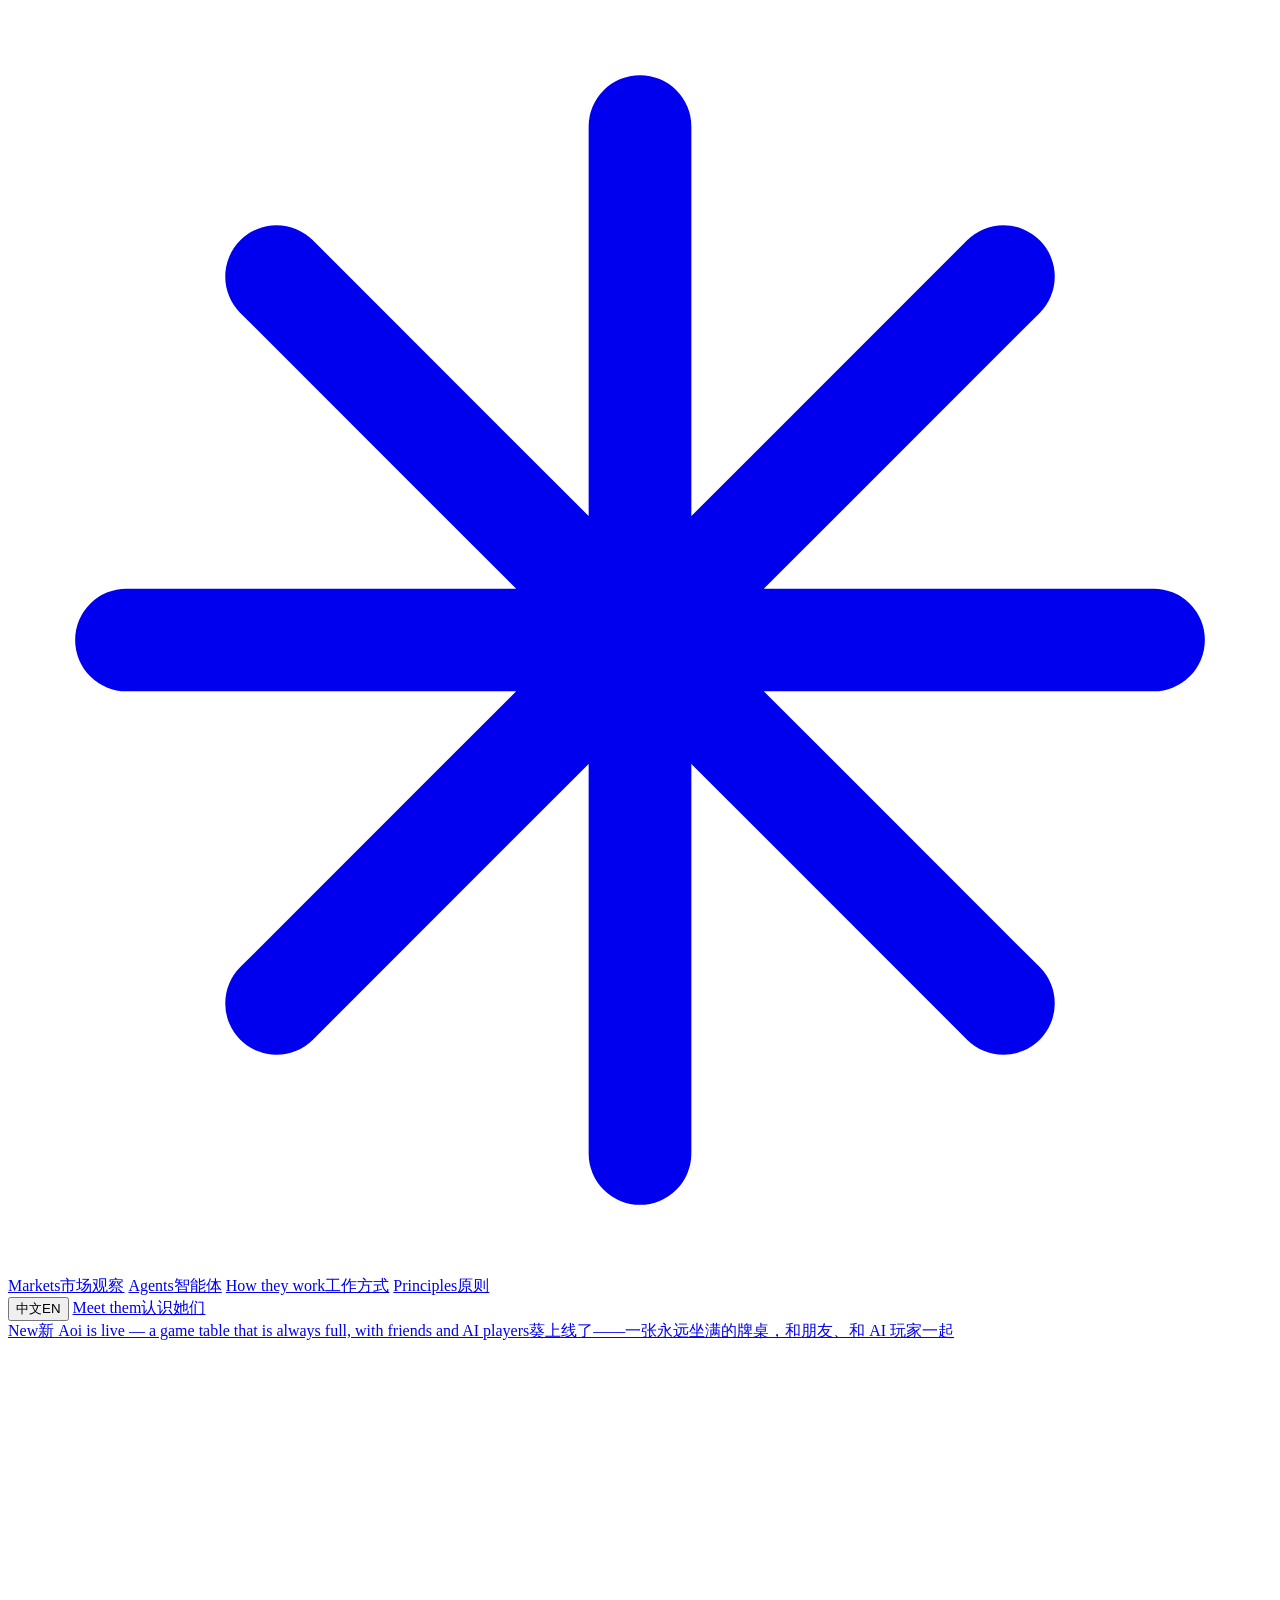
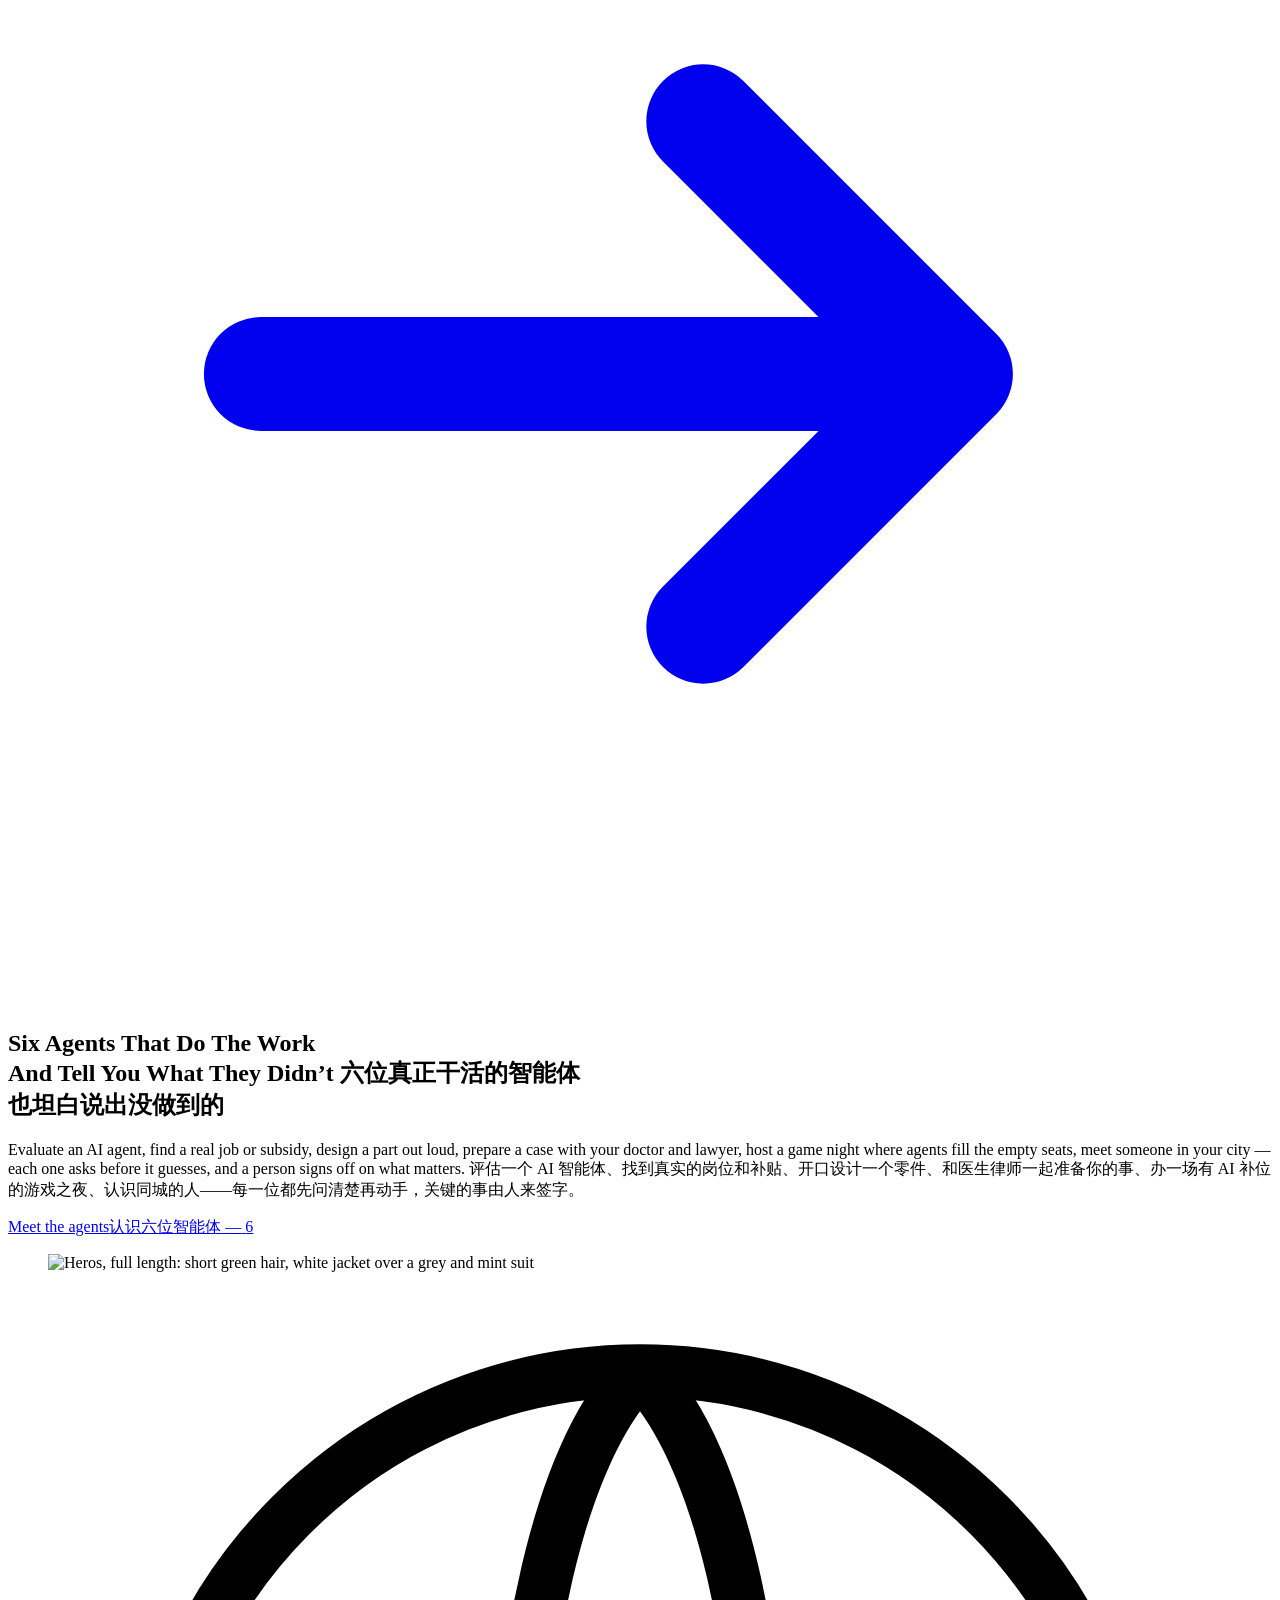
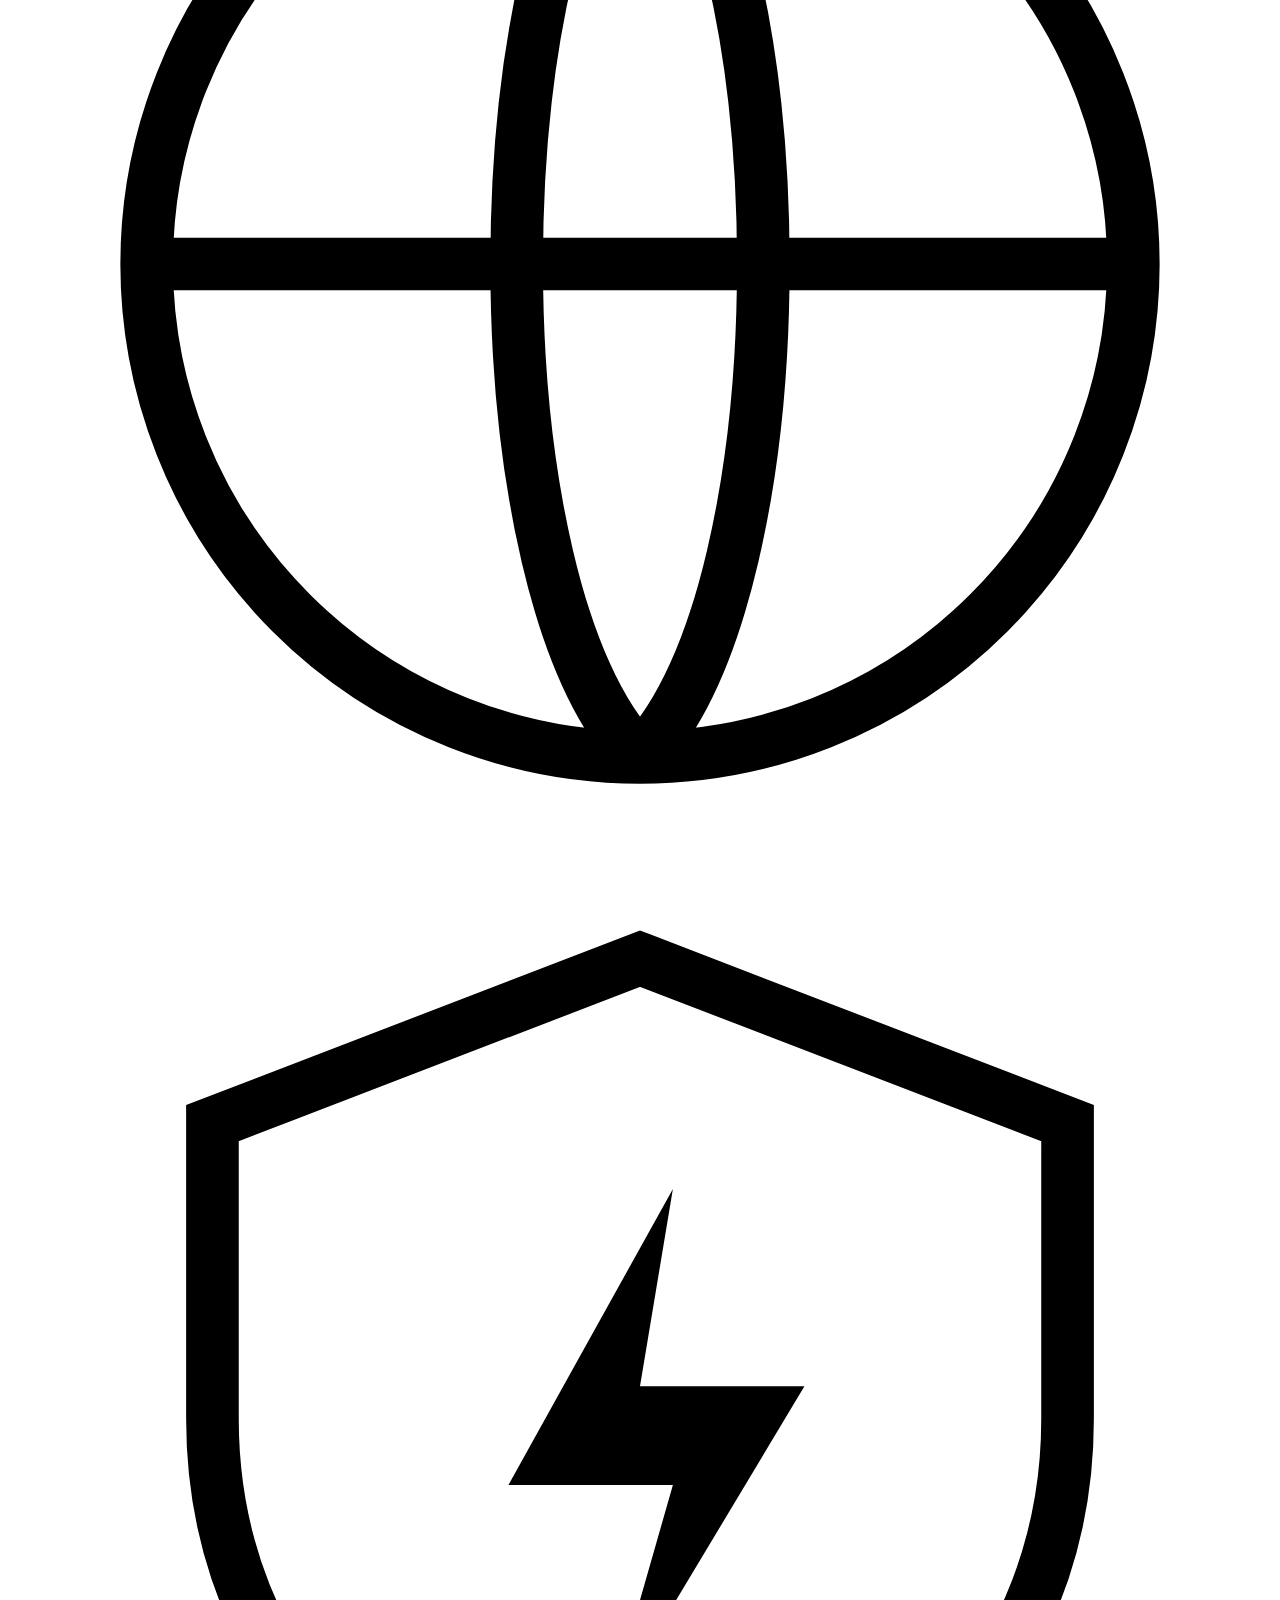
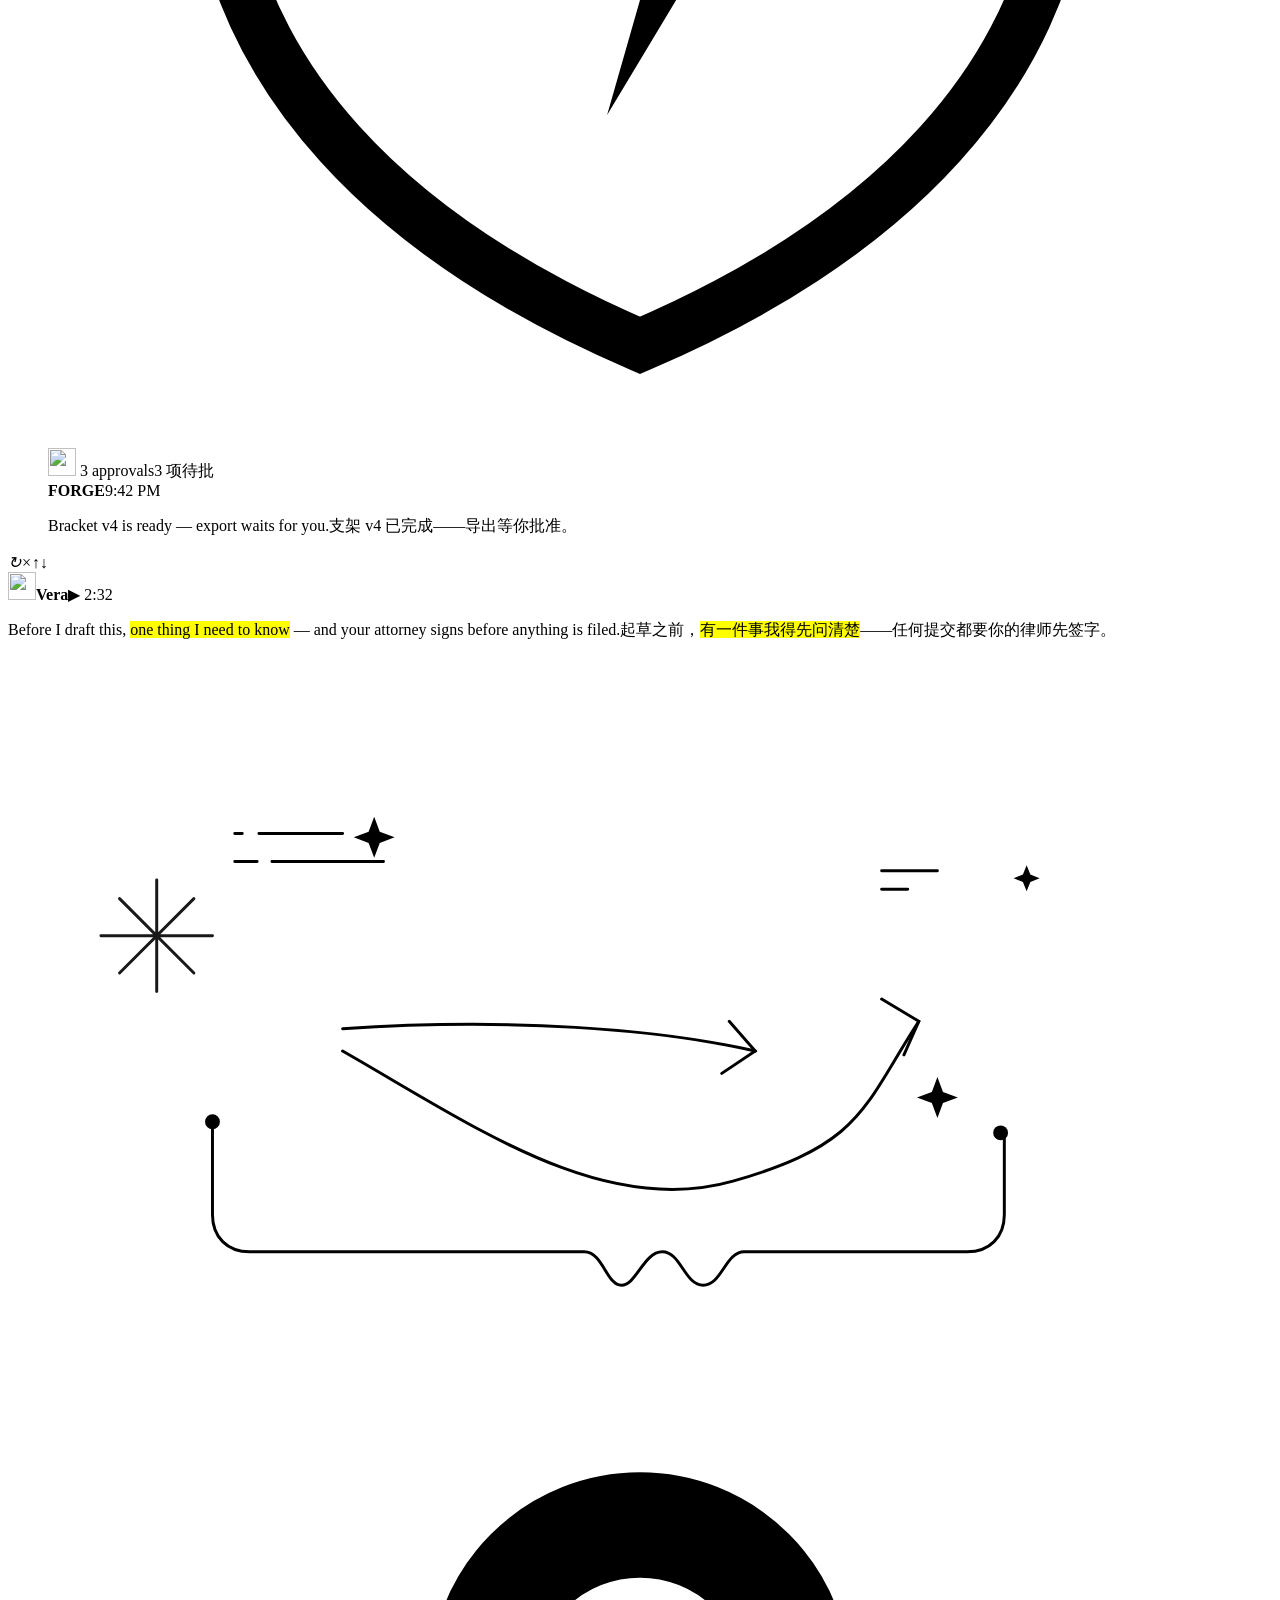
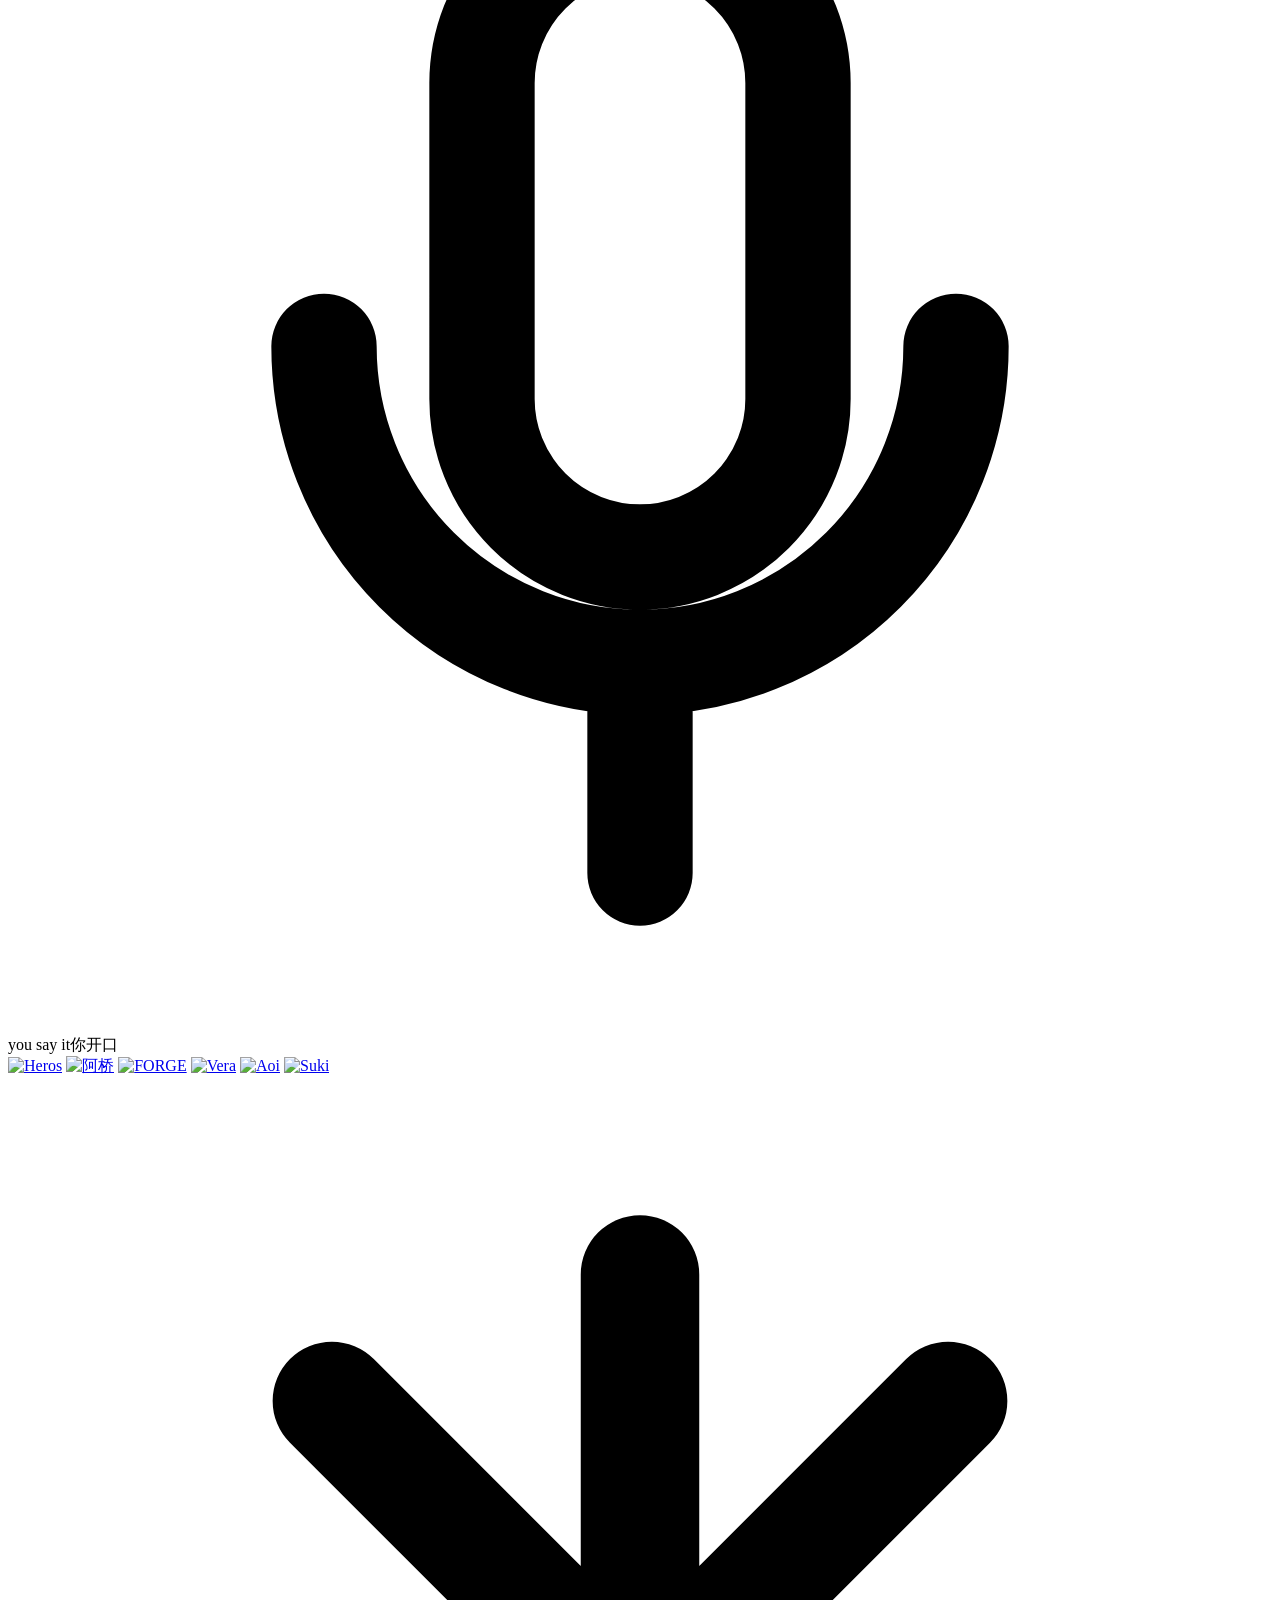
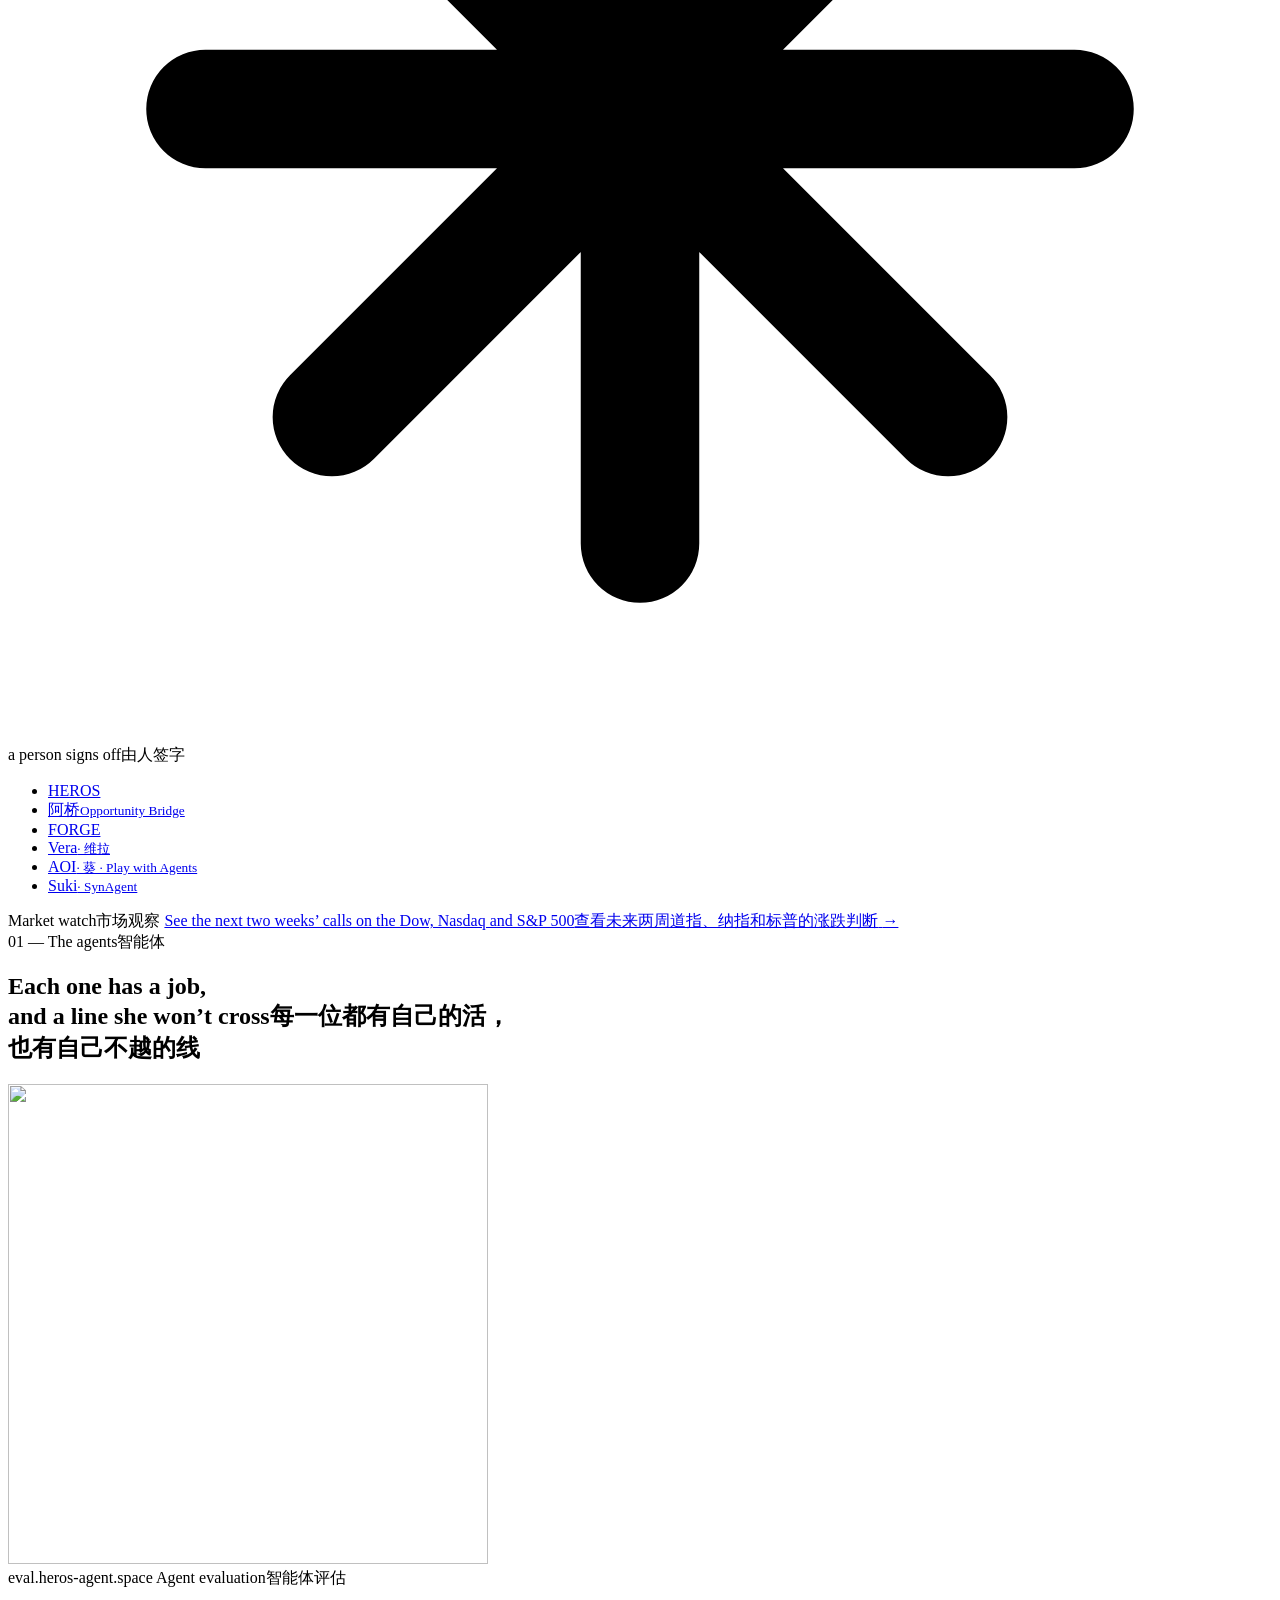
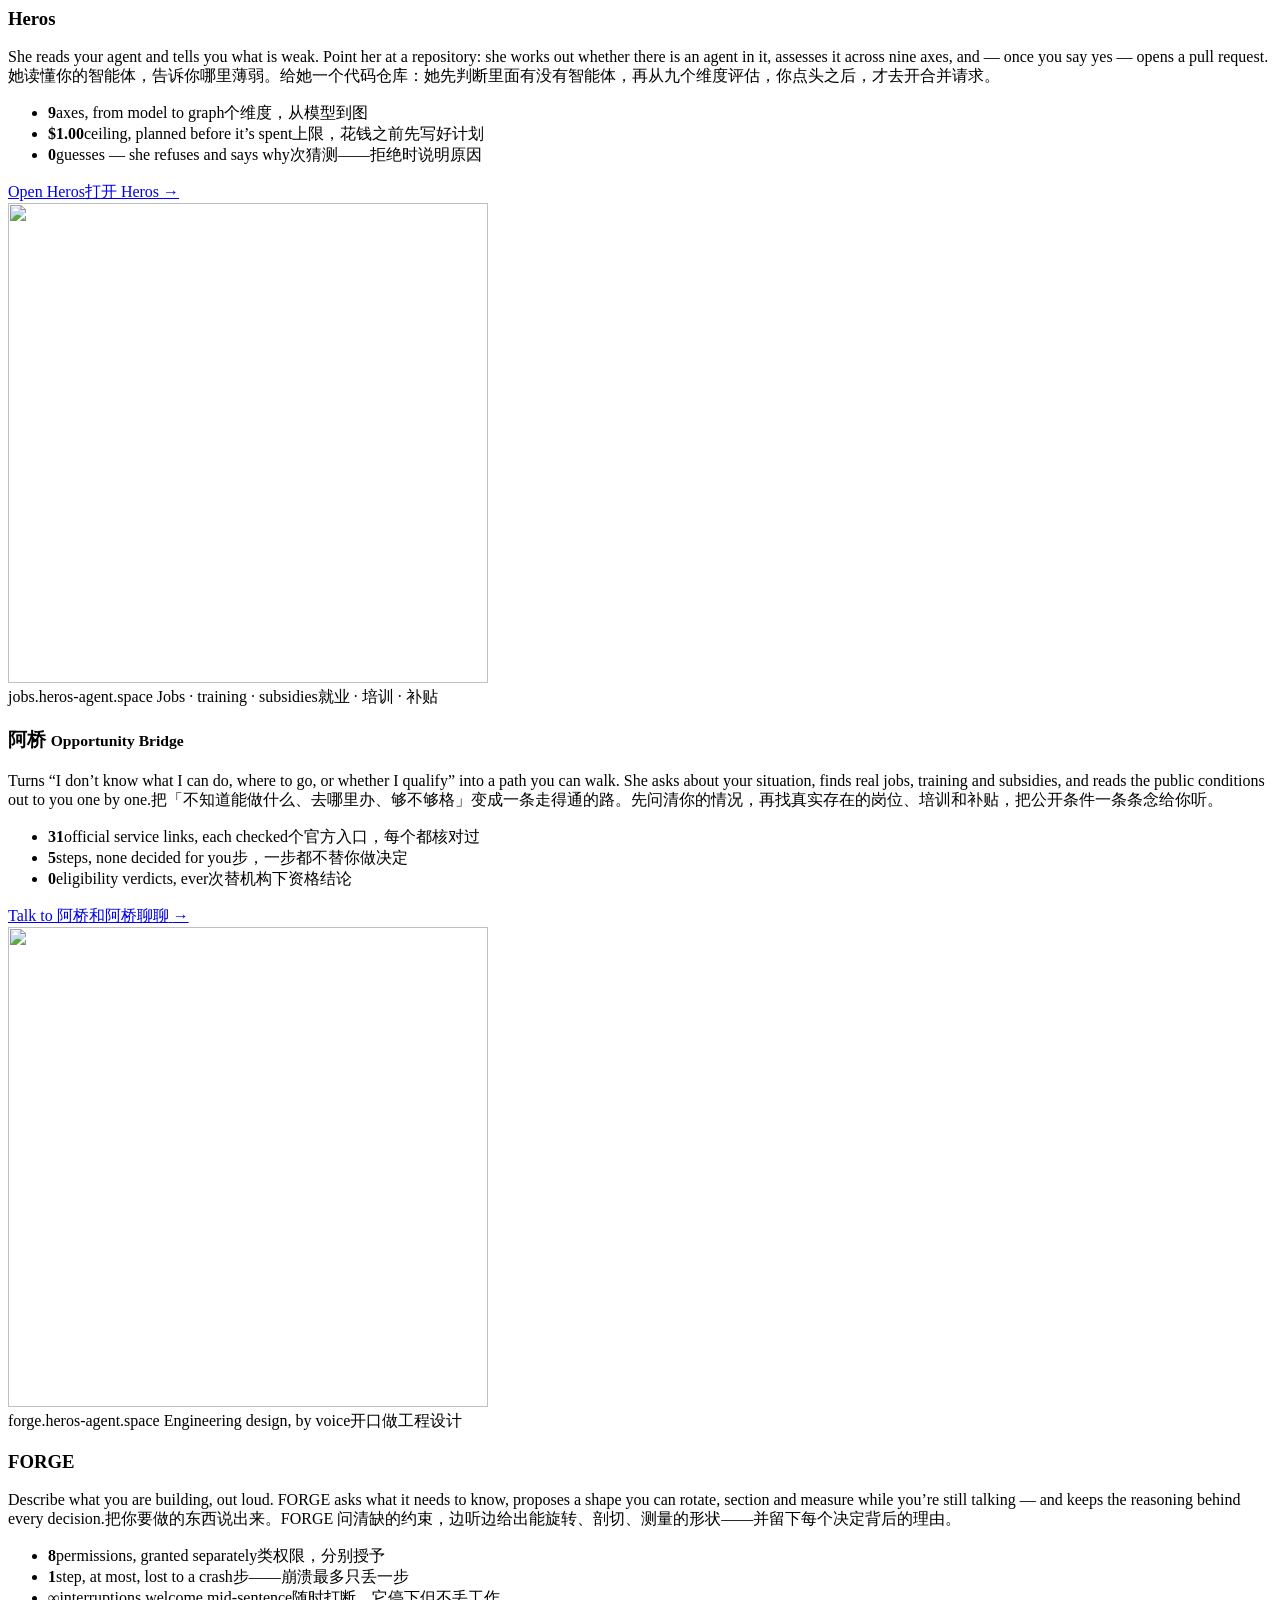
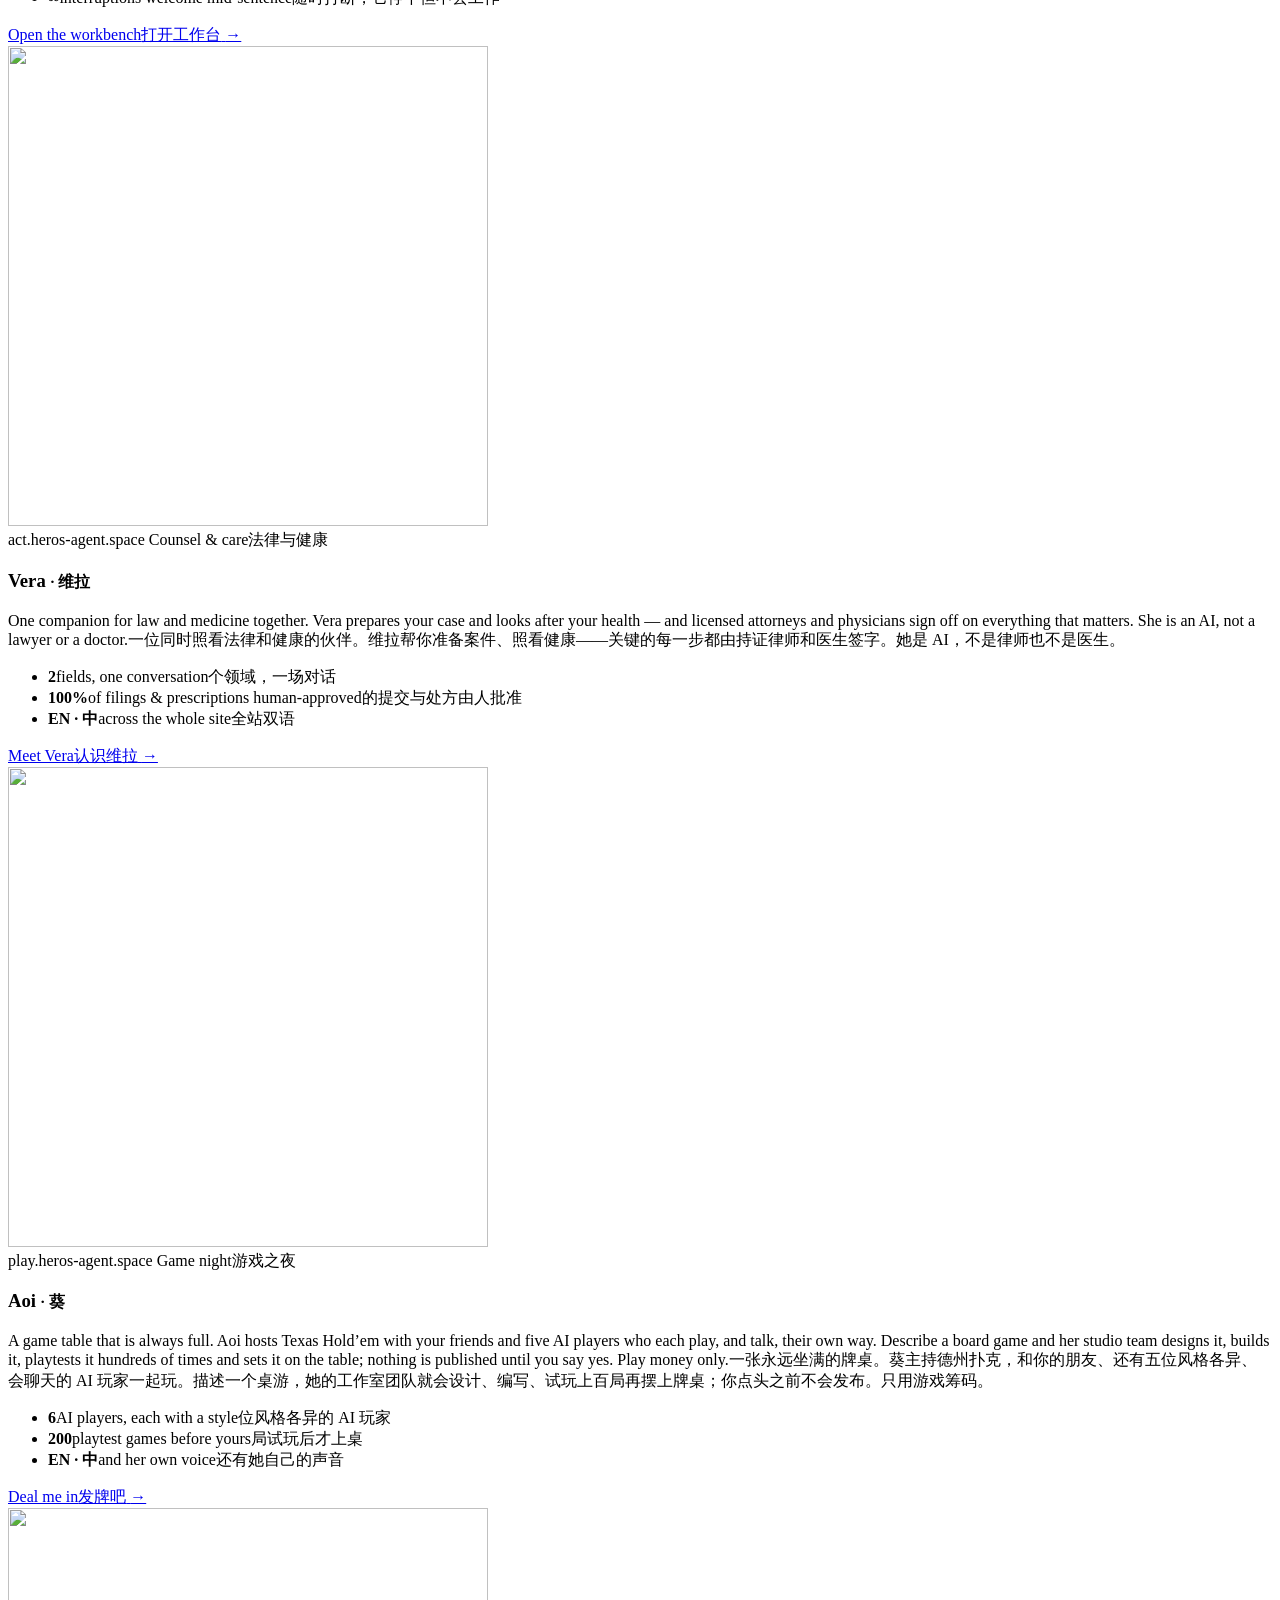
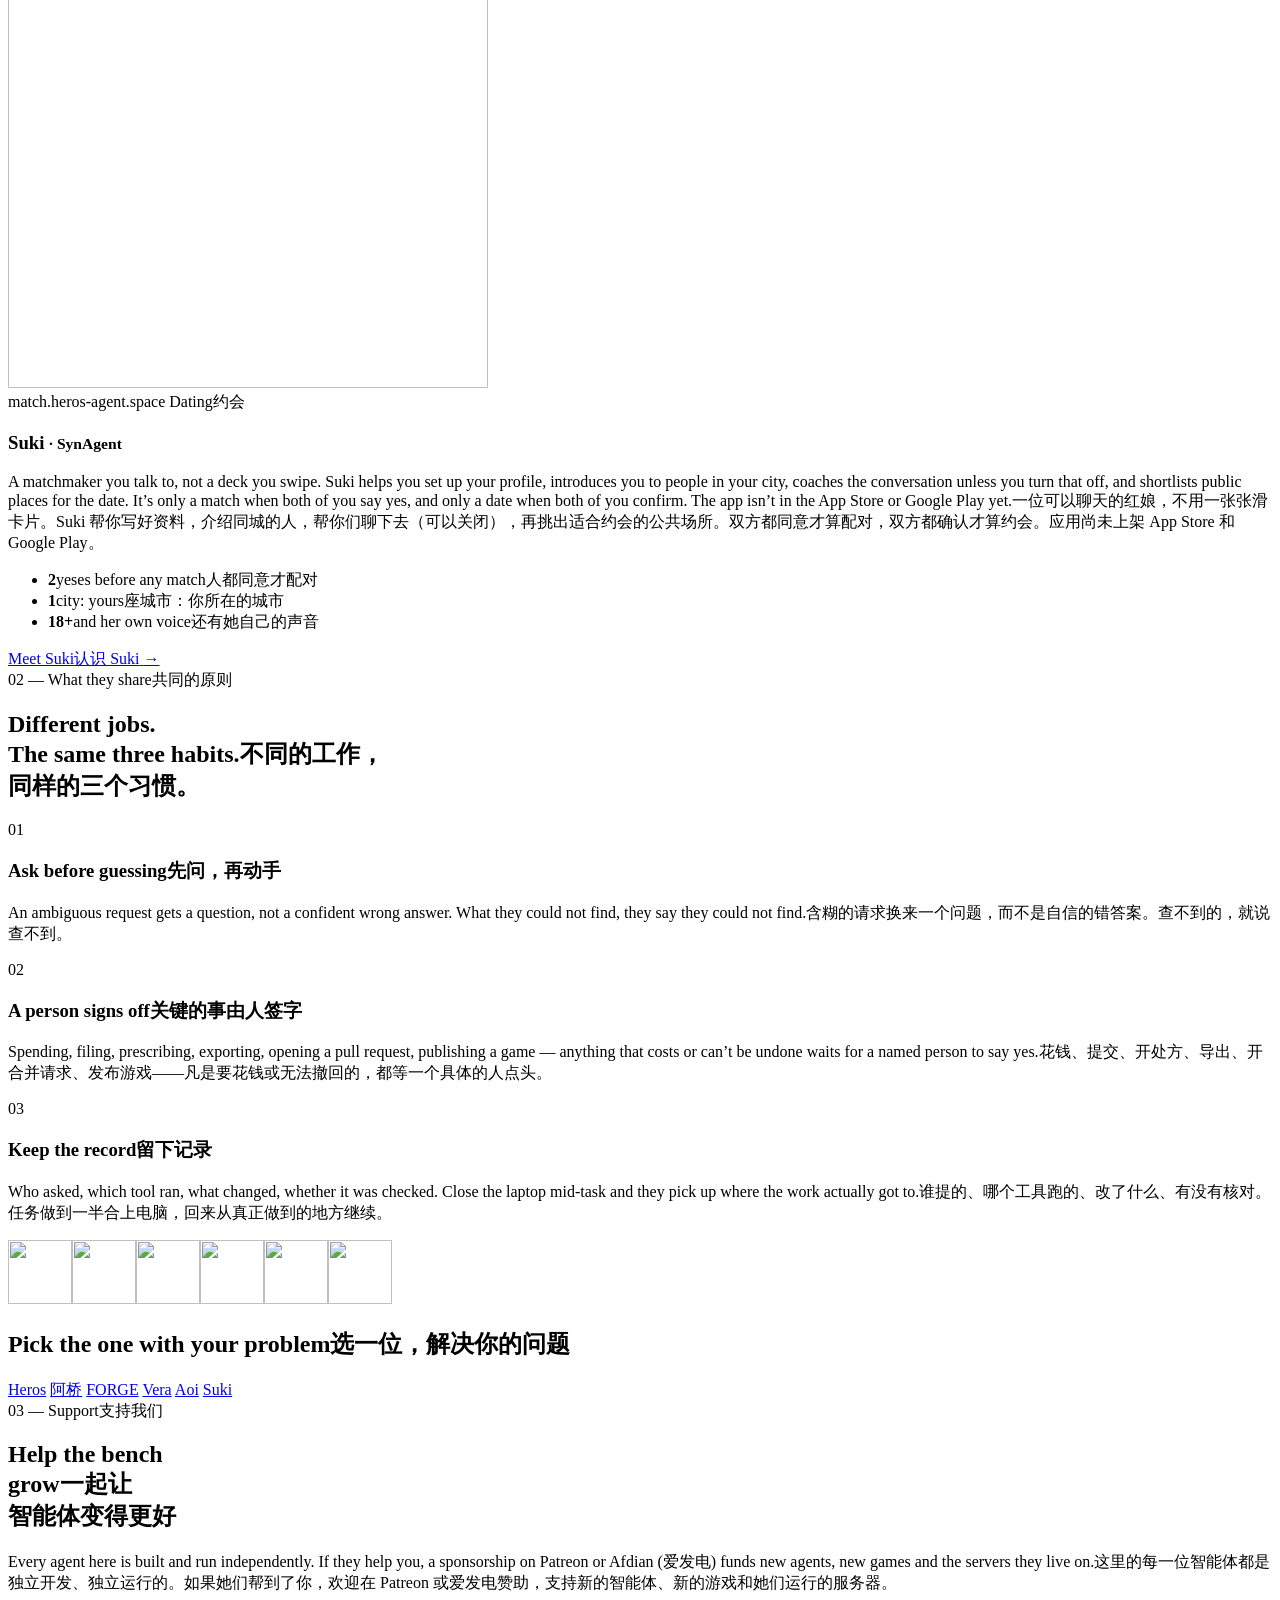
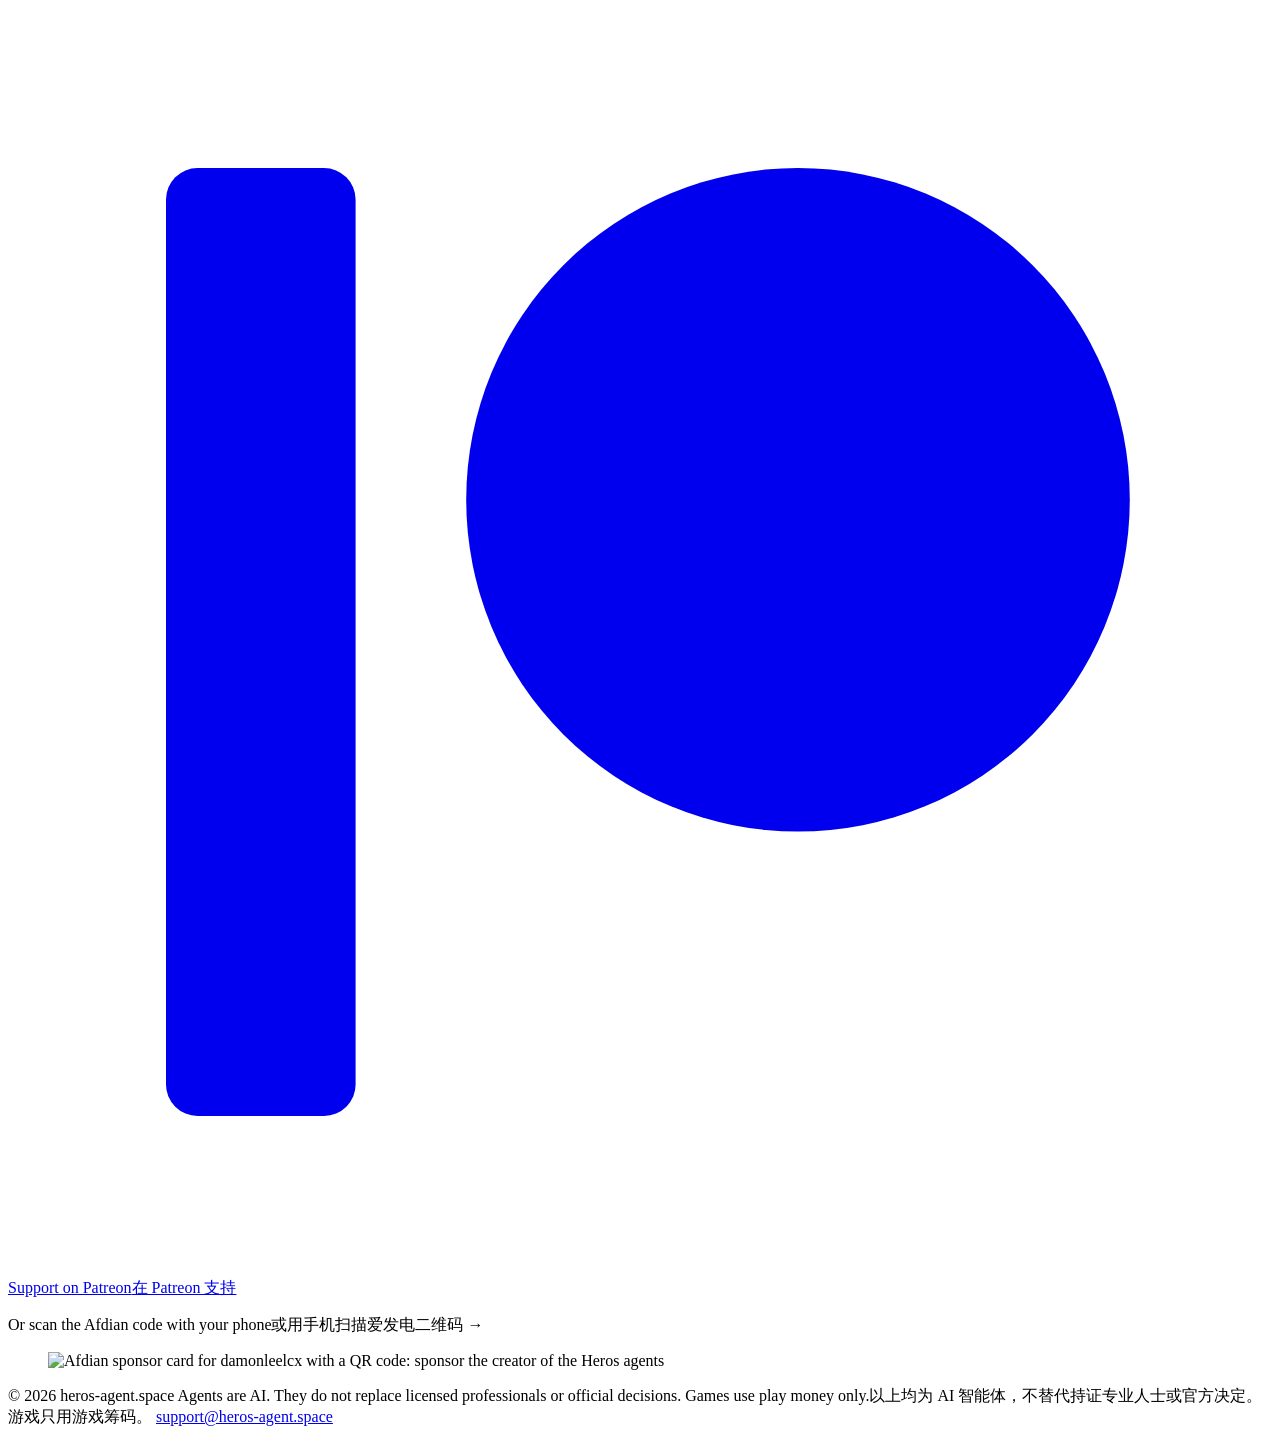
==== site/index.html @ 54ed9b97 "Suki: new domain, and full length on the link card Co-Authored-By: Claude Opus 5.5 <noreply@anthropi" ====
<!doctype html>
<html lang="en" data-lang="en">
<head>
<meta charset="utf-8">
<meta name="viewport" content="width=device-width, initial-scale=1">
<title>Heros Agents</title>
<meta name="description" content="Six agents that do real work and say plainly what they did not: Heros evaluates AI agents, 阿桥 finds jobs and subsidies, FORGE designs parts out loud, Vera prepares cases and care with licensed professionals, Aoi hosts game night: Texas Hold’em and board games you design by describing them, and Suki introduces you to people in your city and helps you plan the date.">
<meta property="og:title" content="Heros Agents — six agents, one honest bench">
<meta property="og:description" content="Heros, 阿桥, FORGE, Vera, Aoi and Suki. They ask before they guess, and a person signs off on what matters.">
<meta property="og:image" content="https://heros-agent.space/img/og-5.jpg">
<meta property="og:image:width" content="1200">
<meta property="og:image:height" content="630">
<meta property="og:image:alt" content="Heros, 阿桥, FORGE, Vera, Aoi and Suki, side by side">
<meta name="twitter:card" content="summary_large_image">
<meta name="theme-color" content="#0b0b0a">
<link rel="icon" href="/img/favicon.svg" type="image/svg+xml">
<link rel="preconnect" href="https://fonts.googleapis.com">
<link rel="preconnect" href="https://fonts.gstatic.com" crossorigin>
<link href="https://fonts.googleapis.com/css2?family=Fraunces:opsz,wght@9..144,300;9..144,400&family=Plus+Jakarta+Sans:wght@400;500;600;700&family=Noto+Sans+SC:wght@400;500;700&display=swap" rel="stylesheet">
<link rel="stylesheet" href="/styles.css">
</head>
<body>
<div class="frame">

<header class="nav">
  <a class="brand" href="/" aria-label="Heros Agents home">
    <svg viewBox="0 0 32 32" aria-hidden="true"><g stroke="currentColor" stroke-width="2.6" stroke-linecap="round"><path d="M16 3v26M3 16h26M6.8 6.8l18.4 18.4M25.2 6.8 6.8 25.2"/></g></svg>
  </a>
  <nav class="links" aria-label="Sections">
    <a href="/markets/"><span lang="en">Markets</span><span lang="zh">市场观察</span></a>
    <a href="#agents"><span lang="en">Agents</span><span lang="zh">智能体</span></a>
    <a href="#how"><span lang="en">How they work</span><span lang="zh">工作方式</span></a>
    <a href="#principles"><span lang="en">Principles</span><span lang="zh">原则</span></a>
  </nav>
  <div class="nav-end">
    <button class="lang" type="button" id="lang" aria-label="Switch language / 切换语言"><span lang="en">中文</span><span lang="zh">EN</span></button>
    <a class="pill-grey" href="#agents"><span lang="en">Meet them</span><span lang="zh">认识她们</span></a>
  </div>
</header>

<main>
<section class="hero">
  <a class="news" href="https://play.heros-agent.space/">
    <span class="tag"><span lang="en">New</span><span lang="zh">新</span></span>
    <span class="news-text"><span lang="en">Aoi is live — a game table that is always full, with friends and AI players</span><span lang="zh">葵上线了——一张永远坐满的牌桌，和朋友、和 AI 玩家一起</span></span>
    <svg viewBox="0 0 20 20" aria-hidden="true"><path d="M4 10h11m-4-4 4 4-4 4" fill="none" stroke="currentColor" stroke-width="1.8" stroke-linecap="round" stroke-linejoin="round"/></svg>
  </a>
  <h1>
    <span lang="en">Six Agents That Do The Work<br>And Tell You What They Didn’t</span>
    <span lang="zh">六位真正干活的智能体<br>也坦白说出没做到的</span>
  </h1>
  <p class="lede">
    <span lang="en">Evaluate an AI agent, find a real job or subsidy, design a part out loud, prepare a case with your doctor and lawyer, host a game night where agents fill the empty seats, meet someone in your city — each one asks before it guesses, and a person signs off on what matters.</span>
    <span lang="zh">评估一个 AI 智能体、找到真实的岗位和补贴、开口设计一个零件、和医生律师一起准备你的事、办一场有 AI 补位的游戏之夜、认识同城的人——每一位都先问清楚再动手，关键的事由人来签字。</span>
  </p>
  <a class="cta" href="#agents"><span lang="en">Meet the agents</span><span lang="zh">认识六位智能体</span> <span aria-hidden="true">—</span> <span class="cta-count">6</span></a>

  <div class="showcase">
    <figure class="card-photo">
      <img src="/img/heros-figure.webp" alt="Heros, full length: short green hair, white jacket over a grey and mint suit" width="420" height="840">
      <div class="glyphs" aria-hidden="true">
        <svg viewBox="0 0 36 36"><circle cx="18" cy="18" r="15" fill="none" stroke="currentColor" stroke-width="1.6"/><path d="M3 18h30M18 3c-5 5-5 25 0 30M18 3c5 5 5 25 0 30" fill="none" stroke="currentColor" stroke-width="1.6"/></svg>
        <svg viewBox="0 0 36 36"><path d="M18 3 31 8v9c0 8-6 13-13 16C11 30 5 25 5 17V8z" fill="none" stroke="currentColor" stroke-width="1.6"/><path d="m19 10-5 9h5l-2 7 6-10h-5z" fill="currentColor"/></svg>
      </div>
      <figcaption class="toast">
        <div class="toast-top">
          <img src="/img/forge.webp" alt="" width="28" height="28">
          <span class="chip-dark"><span lang="en">3 approvals</span><span lang="zh">3 项待批</span></span>
        </div>
        <div class="toast-body">
          <b>FORGE</b><time>9:42 PM</time>
          <p><span lang="en">Bracket v4 is ready — export waits for you.</span><span lang="zh">支架 v4 已完成——导出等你批准。</span></p>
        </div>
      </figcaption>
    </figure>

    <div class="card-flow" id="how">
      <div class="bubble">
        <div class="bubble-bar" aria-hidden="true"><i>↻</i><i>×</i><i>↑</i><i>↓</i></div>
        <div class="bubble-head"><img src="/img/vera.webp" alt="" width="28" height="28"><b>Vera</b><span>▶ 2:32</span></div>
        <p><span lang="en">Before I draft this, <mark>one thing I need to know</mark> — and your attorney signs before anything is filed.</span><span lang="zh">起草之前，<mark>有一件事我得先问清楚</mark>——任何提交都要你的律师先签字。</span></p>
      </div>

      <svg class="flow" viewBox="0 0 680 380" aria-hidden="true">
        <g stroke="currentColor" stroke-width="1.6" fill="none" stroke-linecap="round">
          <path d="M60 130l40 40M100 130l-40 40M80 120v60M50 150h60" opacity=".9"/>
          <path d="M135 95h45M122 110h12M142 110h60M122 95h4" />
          <path d="M470 115h30M470 125h14"/>
          <path d="M180 200c90-6 170 0 222 12"/>
          <path d="M388 196l14 16-18 12"/>
          <path d="M180 212c70 40 140 90 210 70s70-40 100-86"/>
          <path d="M470 184l20 12-8 18"/>
          <path d="M110 250v50c0 12 8 20 20 20h180c10 0 12 18 20 18s12-18 22-18 12 18 22 18 12-18 22-18h120c12 0 20-8 20-20v-44"/>
        </g>
        <g fill="currentColor"><circle cx="110" cy="250" r="4"/><circle cx="534" cy="256" r="4"/>
          <path d="M197 86l3 8 8 3-8 3-3 8-3-8-8-3 8-3z"/><path d="M500 226l3 8 8 3-8 3-3 8-3-8-8-3 8-3z"/><path d="M548 112l2 5 5 2-5 2-2 5-2-5-5-2 5-2z"/></g>
      </svg>

      <div class="node node-you"><svg viewBox="0 0 24 24" aria-hidden="true"><path d="M12 3a3 3 0 0 0-3 3v6a3 3 0 0 0 6 0V6a3 3 0 0 0-3-3zM6 11a6 6 0 0 0 12 0M12 17v4" fill="none" stroke="currentColor" stroke-width="2" stroke-linecap="round"/></svg></div>
      <span class="node-label node-you-l"><span lang="en">you say it</span><span lang="zh">你开口</span></span>

      <div class="orbit">
        <a class="sat s1" href="https://eval.heros-agent.space/" title="Heros"><img src="/img/heros.webp" alt="Heros" width="44" height="44"></a>
        <a class="sat s2" href="https://jobs.heros-agent.space/" title="阿桥"><img src="/img/aqiao-2.webp" alt="阿桥" width="44" height="44"></a>
        <a class="sat s3" href="https://forge.heros-agent.space/" title="FORGE"><img src="/img/forge.webp" alt="FORGE" width="44" height="44"></a>
        <a class="sat s4" href="https://act.heros-agent.space/" title="Vera"><img src="/img/vera.webp" alt="Vera" width="44" height="44"></a>
        <a class="sat s5" href="https://play.heros-agent.space/" title="Aoi"><img src="/img/aoi.webp" alt="Aoi" width="44" height="44"></a>
        <a class="sat s6" href="https://match.heros-agent.space/" title="Suki"><img src="/img/suki.webp" alt="Suki" width="44" height="44"></a>
        <div class="core"><svg viewBox="0 0 32 32" aria-hidden="true"><g stroke="currentColor" stroke-width="3" stroke-linecap="round"><path d="M16 5v22M5 16h22M8.2 8.2l15.6 15.6M23.8 8.2 8.2 23.8"/></g></svg></div>
      </div>
      <span class="node-label node-core-l"><span lang="en">a person signs off</span><span lang="zh">由人签字</span></span>
    </div>
  </div>

  <ul class="marquee" aria-label="The agents">
    <li><a href="https://eval.heros-agent.space/" class="wm wm-heros">HEROS</a></li>
    <li><a href="https://jobs.heros-agent.space/" class="wm wm-aqiao">阿桥<small>Opportunity Bridge</small></a></li>
    <li><a href="https://forge.heros-agent.space/" class="wm wm-forge">FORGE</a></li>
    <li><a href="https://act.heros-agent.space/" class="wm wm-vera">Vera<small>· 维拉</small></a></li>
    <li><a href="https://play.heros-agent.space/" class="wm wm-aoi">AOI<small>· 葵 · Play with Agents</small></a></li>
    <li><a href="https://match.heros-agent.space/" class="wm wm-suki">Suki<small>· SynAgent</small></a></li>
  </ul>
</section>

<section class="mk-teaser" aria-label="Market watch">
  <span class="eyebrow"><span lang="en">Market watch</span><span lang="zh">市场观察</span></span>
  <a class="cta" href="/markets/"><span lang="en">See the next two weeks’ calls on the Dow, Nasdaq and S&amp;P 500</span><span lang="zh">查看未来两周道指、纳指和标普的涨跌判断</span> <span aria-hidden="true">→</span></a>
</section>

<section class="agents" id="agents">
  <div class="section-head">
    <span class="eyebrow">01 — <span lang="en">The agents</span><span lang="zh">智能体</span></span>
    <h2><span lang="en">Each one has a job,<br>and a line she won’t cross</span><span lang="zh">每一位都有自己的活，<br>也有自己不越的线</span></h2>
  </div>

  <article class="agent" style="--accent:#7fd6b0">
    <a class="portrait" href="https://eval.heros-agent.space/" tabindex="-1" aria-hidden="true"><img src="/img/heros.webp" alt="" width="480" height="480" loading="lazy"></a>
    <div class="agent-body">
      <div class="agent-top">
        <span class="domain">eval.heros-agent.space</span>
        <span class="role"><span lang="en">Agent evaluation</span><span lang="zh">智能体评估</span></span>
      </div>
      <h3>Heros</h3>
      <p class="intro"><span lang="en">She reads your agent and tells you what is weak. Point her at a repository: she works out whether there is an agent in it, assesses it across nine axes, and — once you say yes — opens a pull request.</span><span lang="zh">她读懂你的智能体，告诉你哪里薄弱。给她一个代码仓库：她先判断里面有没有智能体，再从九个维度评估，你点头之后，才去开合并请求。</span></p>
      <ul class="facts">
        <li><b>9</b><span lang="en">axes, from model to graph</span><span lang="zh">个维度，从模型到图</span></li>
        <li><b>$1.00</b><span lang="en">ceiling, planned before it’s spent</span><span lang="zh">上限，花钱之前先写好计划</span></li>
        <li><b>0</b><span lang="en">guesses — she refuses and says why</span><span lang="zh">次猜测——拒绝时说明原因</span></li>
      </ul>
      <a class="visit" href="https://eval.heros-agent.space/"><span lang="en">Open Heros</span><span lang="zh">打开 Heros</span> <span aria-hidden="true">→</span></a>
    </div>
  </article>

  <article class="agent" style="--accent:#f3a53b">
    <a class="portrait" href="https://jobs.heros-agent.space/" tabindex="-1" aria-hidden="true"><img src="/img/aqiao-2.webp" alt="" width="480" height="480" loading="lazy"></a>
    <div class="agent-body">
      <div class="agent-top">
        <span class="domain">jobs.heros-agent.space</span>
        <span class="role"><span lang="en">Jobs · training · subsidies</span><span lang="zh">就业 · 培训 · 补贴</span></span>
      </div>
      <h3>阿桥 <small>Opportunity Bridge</small></h3>
      <p class="intro"><span lang="en">Turns “I don’t know what I can do, where to go, or whether I qualify” into a path you can walk. She asks about your situation, finds real jobs, training and subsidies, and reads the public conditions out to you one by one.</span><span lang="zh">把「不知道能做什么、去哪里办、够不够格」变成一条走得通的路。先问清你的情况，再找真实存在的岗位、培训和补贴，把公开条件一条条念给你听。</span></p>
      <ul class="facts">
        <li><b>31</b><span lang="en">official service links, each checked</span><span lang="zh">个官方入口，每个都核对过</span></li>
        <li><b>5</b><span lang="en">steps, none decided for you</span><span lang="zh">步，一步都不替你做决定</span></li>
        <li><b>0</b><span lang="en">eligibility verdicts, ever</span><span lang="zh">次替机构下资格结论</span></li>
      </ul>
      <a class="visit" href="https://jobs.heros-agent.space/"><span lang="en">Talk to 阿桥</span><span lang="zh">和阿桥聊聊</span> <span aria-hidden="true">→</span></a>
    </div>
  </article>

  <article class="agent" style="--accent:#5fd3e6">
    <a class="portrait" href="https://forge.heros-agent.space/" tabindex="-1" aria-hidden="true"><img src="/img/forge.webp" alt="" width="480" height="480" loading="lazy"></a>
    <div class="agent-body">
      <div class="agent-top">
        <span class="domain">forge.heros-agent.space</span>
        <span class="role"><span lang="en">Engineering design, by voice</span><span lang="zh">开口做工程设计</span></span>
      </div>
      <h3>FORGE</h3>
      <p class="intro"><span lang="en">Describe what you are building, out loud. FORGE asks what it needs to know, proposes a shape you can rotate, section and measure while you’re still talking — and keeps the reasoning behind every decision.</span><span lang="zh">把你要做的东西说出来。FORGE 问清缺的约束，边听边给出能旋转、剖切、测量的形状——并留下每个决定背后的理由。</span></p>
      <ul class="facts">
        <li><b>8</b><span lang="en">permissions, granted separately</span><span lang="zh">类权限，分别授予</span></li>
        <li><b>1</b><span lang="en">step, at most, lost to a crash</span><span lang="zh">步——崩溃最多只丢一步</span></li>
        <li><b>∞</b><span lang="en">interruptions welcome mid-sentence</span><span lang="zh">随时打断，它停下但不丢工作</span></li>
      </ul>
      <a class="visit" href="https://forge.heros-agent.space/"><span lang="en">Open the workbench</span><span lang="zh">打开工作台</span> <span aria-hidden="true">→</span></a>
    </div>
  </article>

  <article class="agent" style="--accent:#8fb4ff">
    <a class="portrait" href="https://act.heros-agent.space/" tabindex="-1" aria-hidden="true"><img src="/img/vera.webp" alt="" width="480" height="480" loading="lazy"></a>
    <div class="agent-body">
      <div class="agent-top">
        <span class="domain">act.heros-agent.space</span>
        <span class="role"><span lang="en">Counsel &amp; care</span><span lang="zh">法律与健康</span></span>
      </div>
      <h3>Vera <small>· 维拉</small></h3>
      <p class="intro"><span lang="en">One companion for law and medicine together. Vera prepares your case and looks after your health — and licensed attorneys and physicians sign off on everything that matters. She is an AI, not a lawyer or a doctor.</span><span lang="zh">一位同时照看法律和健康的伙伴。维拉帮你准备案件、照看健康——关键的每一步都由持证律师和医生签字。她是 AI，不是律师也不是医生。</span></p>
      <ul class="facts">
        <li><b>2</b><span lang="en">fields, one conversation</span><span lang="zh">个领域，一场对话</span></li>
        <li><b>100%</b><span lang="en">of filings &amp; prescriptions human-approved</span><span lang="zh">的提交与处方由人批准</span></li>
        <li><b>EN · 中</b><span lang="en">across the whole site</span><span lang="zh">全站双语</span></li>
      </ul>
      <a class="visit" href="https://act.heros-agent.space/"><span lang="en">Meet Vera</span><span lang="zh">认识维拉</span> <span aria-hidden="true">→</span></a>
    </div>
  </article>
  <article class="agent" style="--accent:#5b93ff">
    <a class="portrait" href="https://play.heros-agent.space/" tabindex="-1" aria-hidden="true"><img src="/img/aoi.webp" alt="" width="480" height="480" loading="lazy"></a>
    <div class="agent-body">
      <div class="agent-top">
        <span class="domain">play.heros-agent.space</span>
        <span class="role"><span lang="en">Game night</span><span lang="zh">游戏之夜</span></span>
      </div>
      <h3>Aoi <small>· 葵</small></h3>
      <p class="intro"><span lang="en">A game table that is always full. Aoi hosts Texas Hold’em with your friends and five AI players who each play, and talk, their own way. Describe a board game and her studio team designs it, builds it, playtests it hundreds of times and sets it on the table; nothing is published until you say yes. Play money only.</span><span lang="zh">一张永远坐满的牌桌。葵主持德州扑克，和你的朋友、还有五位风格各异、会聊天的 AI 玩家一起玩。描述一个桌游，她的工作室团队就会设计、编写、试玩上百局再摆上牌桌；你点头之前不会发布。只用游戏筹码。</span></p>
      <ul class="facts">
        <li><b>6</b><span lang="en">AI players, each with a style</span><span lang="zh">位风格各异的 AI 玩家</span></li>
        <li><b>200</b><span lang="en">playtest games before yours</span><span lang="zh">局试玩后才上桌</span></li>
        <li><b>EN · 中</b><span lang="en">and her own voice</span><span lang="zh">还有她自己的声音</span></li>
      </ul>
      <a class="visit" href="https://play.heros-agent.space/"><span lang="en">Deal me in</span><span lang="zh">发牌吧</span> <span aria-hidden="true">→</span></a>
    </div>
  </article>

  <article class="agent" style="--accent:#b79cff">
    <a class="portrait" href="https://match.heros-agent.space/" tabindex="-1" aria-hidden="true"><img src="/img/suki.webp" alt="" width="480" height="480" loading="lazy"></a>
    <div class="agent-body">
      <div class="agent-top">
        <span class="domain">match.heros-agent.space</span>
        <span class="role"><span lang="en">Dating</span><span lang="zh">约会</span></span>
      </div>
      <h3>Suki <small>· SynAgent</small></h3>
      <p class="intro"><span lang="en">A matchmaker you talk to, not a deck you swipe. Suki helps you set up your profile, introduces you to people in your city, coaches the conversation unless you turn that off, and shortlists public places for the date. It’s only a match when both of you say yes, and only a date when both of you confirm. The app isn’t in the App Store or Google Play yet.</span><span lang="zh">一位可以聊天的红娘，不用一张张滑卡片。Suki 帮你写好资料，介绍同城的人，帮你们聊下去（可以关闭），再挑出适合约会的公共场所。双方都同意才算配对，双方都确认才算约会。应用尚未上架 App Store 和 Google Play。</span></p>
      <ul class="facts">
        <li><b>2</b><span lang="en">yeses before any match</span><span lang="zh">人都同意才配对</span></li>
        <li><b>1</b><span lang="en">city: yours</span><span lang="zh">座城市：你所在的城市</span></li>
        <li><b>18+</b><span lang="en">and her own voice</span><span lang="zh">还有她自己的声音</span></li>
      </ul>
      <a class="visit" href="https://match.heros-agent.space/"><span lang="en">Meet Suki</span><span lang="zh">认识 Suki</span> <span aria-hidden="true">→</span></a>
    </div>
  </article>
</section>

<section class="principles" id="principles">
  <div class="section-head">
    <span class="eyebrow">02 — <span lang="en">What they share</span><span lang="zh">共同的原则</span></span>
    <h2><span lang="en">Different jobs.<br>The same three habits.</span><span lang="zh">不同的工作，<br>同样的三个习惯。</span></h2>
  </div>
  <div class="trio">
    <div class="habit">
      <span class="n">01</span>
      <h3><span lang="en">Ask before guessing</span><span lang="zh">先问，再动手</span></h3>
      <p><span lang="en">An ambiguous request gets a question, not a confident wrong answer. What they could not find, they say they could not find.</span><span lang="zh">含糊的请求换来一个问题，而不是自信的错答案。查不到的，就说查不到。</span></p>
    </div>
    <div class="habit hl">
      <span class="n">02</span>
      <h3><span lang="en">A person signs off</span><span lang="zh">关键的事由人签字</span></h3>
      <p><span lang="en">Spending, filing, prescribing, exporting, opening a pull request, publishing a game — anything that costs or can’t be undone waits for a named person to say yes.</span><span lang="zh">花钱、提交、开处方、导出、开合并请求、发布游戏——凡是要花钱或无法撤回的，都等一个具体的人点头。</span></p>
    </div>
    <div class="habit">
      <span class="n">03</span>
      <h3><span lang="en">Keep the record</span><span lang="zh">留下记录</span></h3>
      <p><span lang="en">Who asked, which tool ran, what changed, whether it was checked. Close the laptop mid-task and they pick up where the work actually got to.</span><span lang="zh">谁提的、哪个工具跑的、改了什么、有没有核对。任务做到一半合上电脑，回来从真正做到的地方继续。</span></p>
    </div>
  </div>
</section>

<section class="closing">
  <div class="faces" aria-hidden="true">
    <img src="/img/heros.webp" alt="" width="64" height="64"><img src="/img/aqiao-2.webp" alt="" width="64" height="64"><img src="/img/forge.webp" alt="" width="64" height="64"><img src="/img/vera.webp" alt="" width="64" height="64"><img src="/img/aoi.webp" alt="" width="64" height="64"><img src="/img/suki.webp" alt="" width="64" height="64">
  </div>
  <h2><span lang="en">Pick the one with your problem</span><span lang="zh">选一位，解决你的问题</span></h2>
  <div class="closing-links">
    <a href="https://eval.heros-agent.space/">Heros</a>
    <a href="https://jobs.heros-agent.space/">阿桥</a>
    <a href="https://forge.heros-agent.space/">FORGE</a>
    <a href="https://act.heros-agent.space/">Vera</a>
    <a href="https://play.heros-agent.space/">Aoi</a>
    <a href="https://match.heros-agent.space/">Suki</a>
  </div>
</section>

<section class="sponsor" id="support">
  <div class="sponsor-text">
    <span class="eyebrow">03 — <span lang="en">Support</span><span lang="zh">支持我们</span></span>
    <h2><span lang="en">Help the bench<br>grow</span><span lang="zh">一起让<br>智能体变得更好</span></h2>
    <p><span lang="en">Every agent here is built and run independently. If they help you, a sponsorship on Patreon or Afdian (爱发电) funds new agents, new games and the servers they live on.</span><span lang="zh">这里的每一位智能体都是独立开发、独立运行的。如果她们帮到了你，欢迎在 Patreon 或爱发电赞助，支持新的智能体、新的游戏和她们运行的服务器。</span></p>
    <a class="patreon" href="https://patreon.com/damonleelcx" target="_blank" rel="noopener">
      <svg viewBox="0 0 24 24" aria-hidden="true"><circle cx="15" cy="9.3" r="6.3" fill="currentColor"/><rect x="3" y="3" width="3.6" height="18" rx="0.6" fill="currentColor"/></svg>
      <span lang="en">Support on Patreon</span><span lang="zh">在 Patreon 支持</span>
    </a>
    <p class="sponsor-hint"><span lang="en">Or scan the Afdian code with your phone</span><span lang="zh">或用手机扫描爱发电二维码</span> <span aria-hidden="true">→</span></p>
  </div>
  <figure class="sponsor-card">
    <img src="/img/sponsor-afdian-2.webp" alt="Afdian sponsor card for damonleelcx with a QR code: sponsor the creator of the Heros agents" width="523" height="507" loading="lazy">
  </figure>
</section>
</main>

<footer class="foot">
  <span>© 2026 heros-agent.space</span>
  <span><span lang="en">Agents are AI. They do not replace licensed professionals or official decisions. Games use play money only.</span><span lang="zh">以上均为 AI 智能体，不替代持证专业人士或官方决定。游戏只用游戏筹码。</span></span>
  <a href="mailto:support@heros-agent.space">support@heros-agent.space</a>
</footer>
</div>
<script src="/lang.js" defer></script>
</body>
</html>
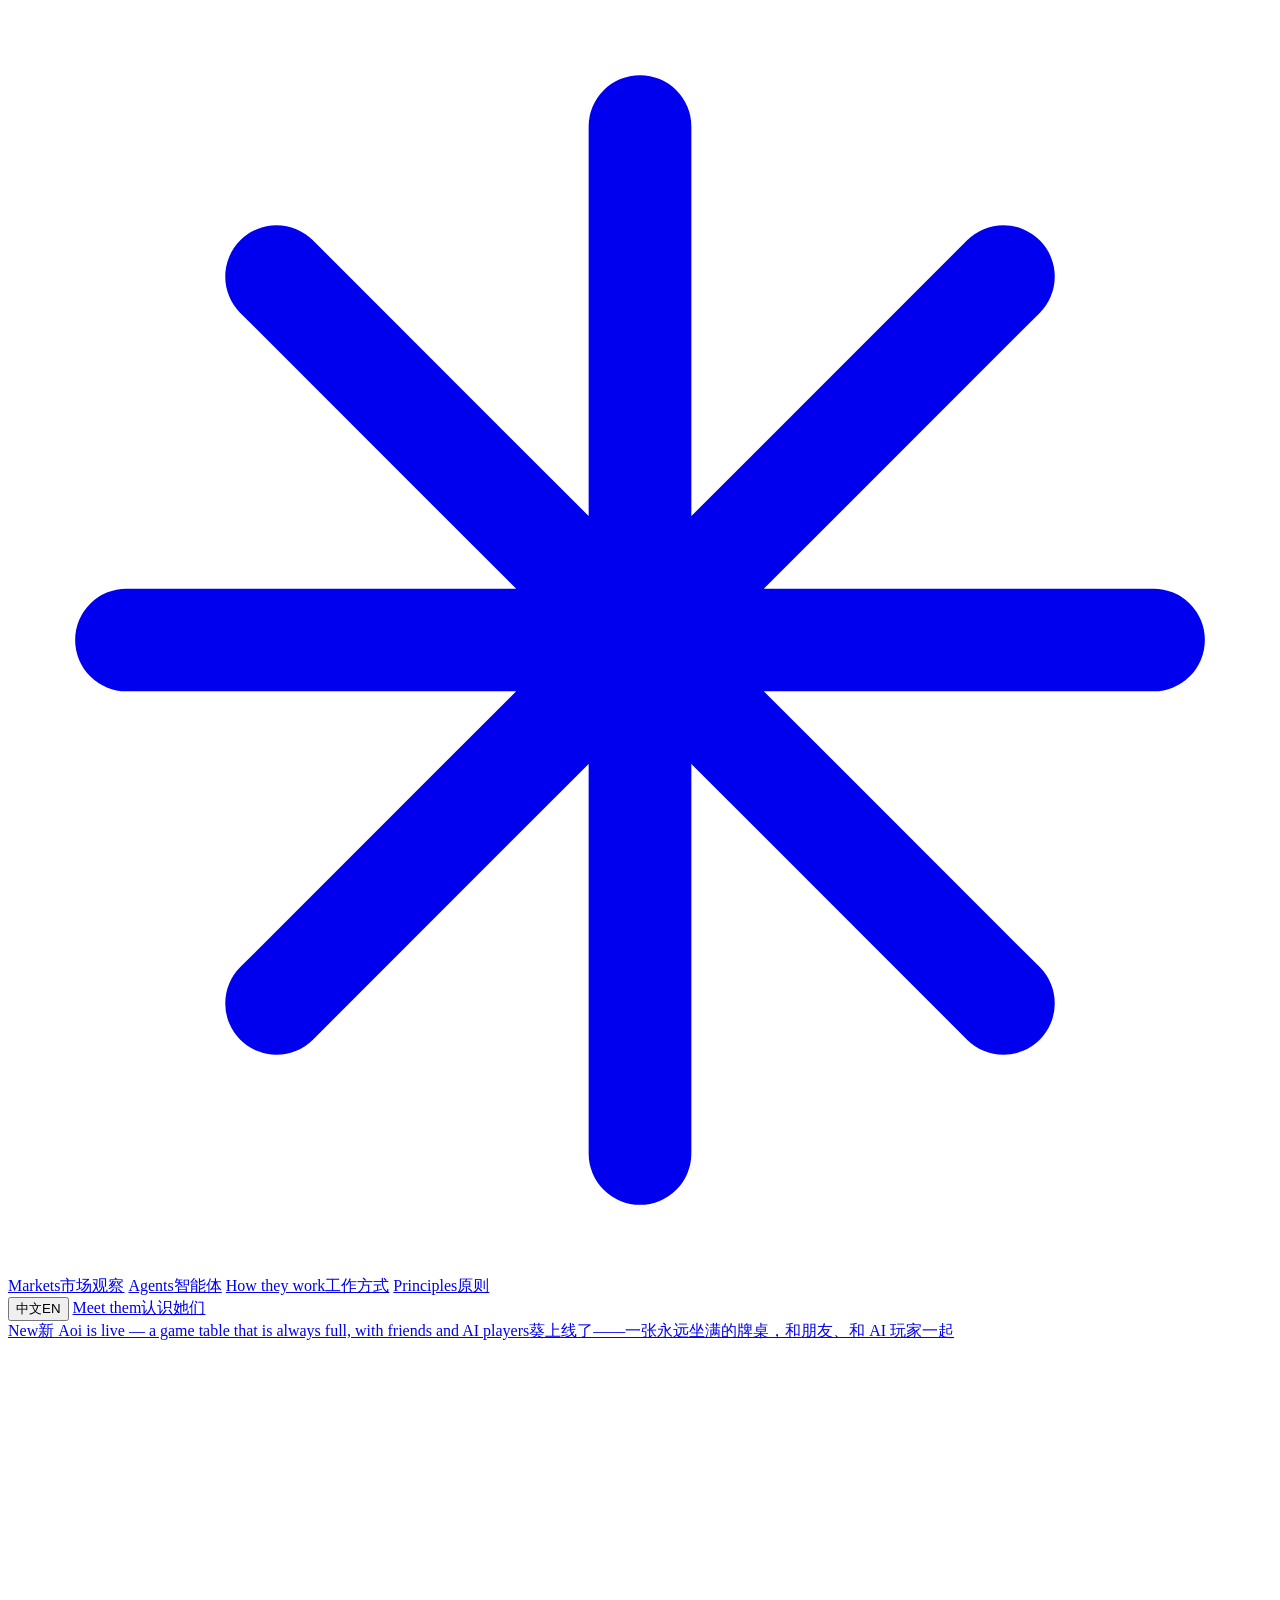
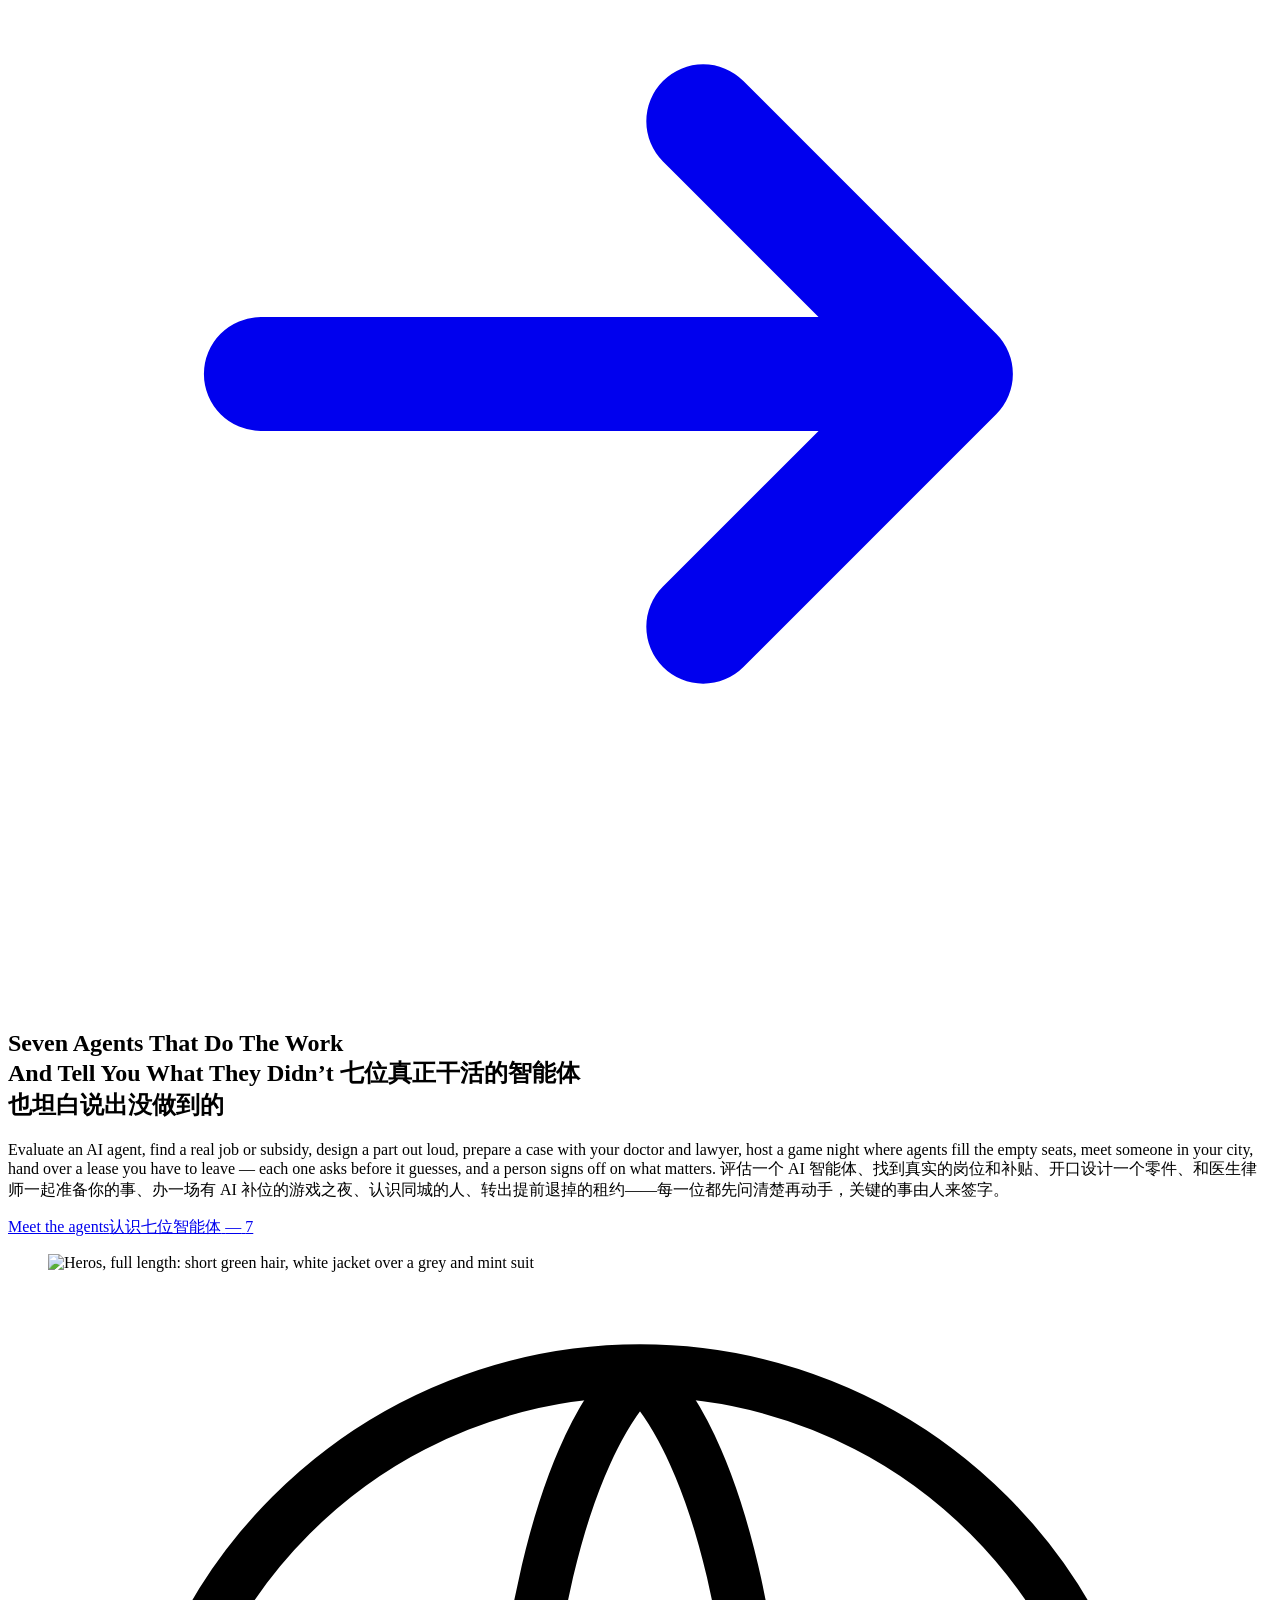
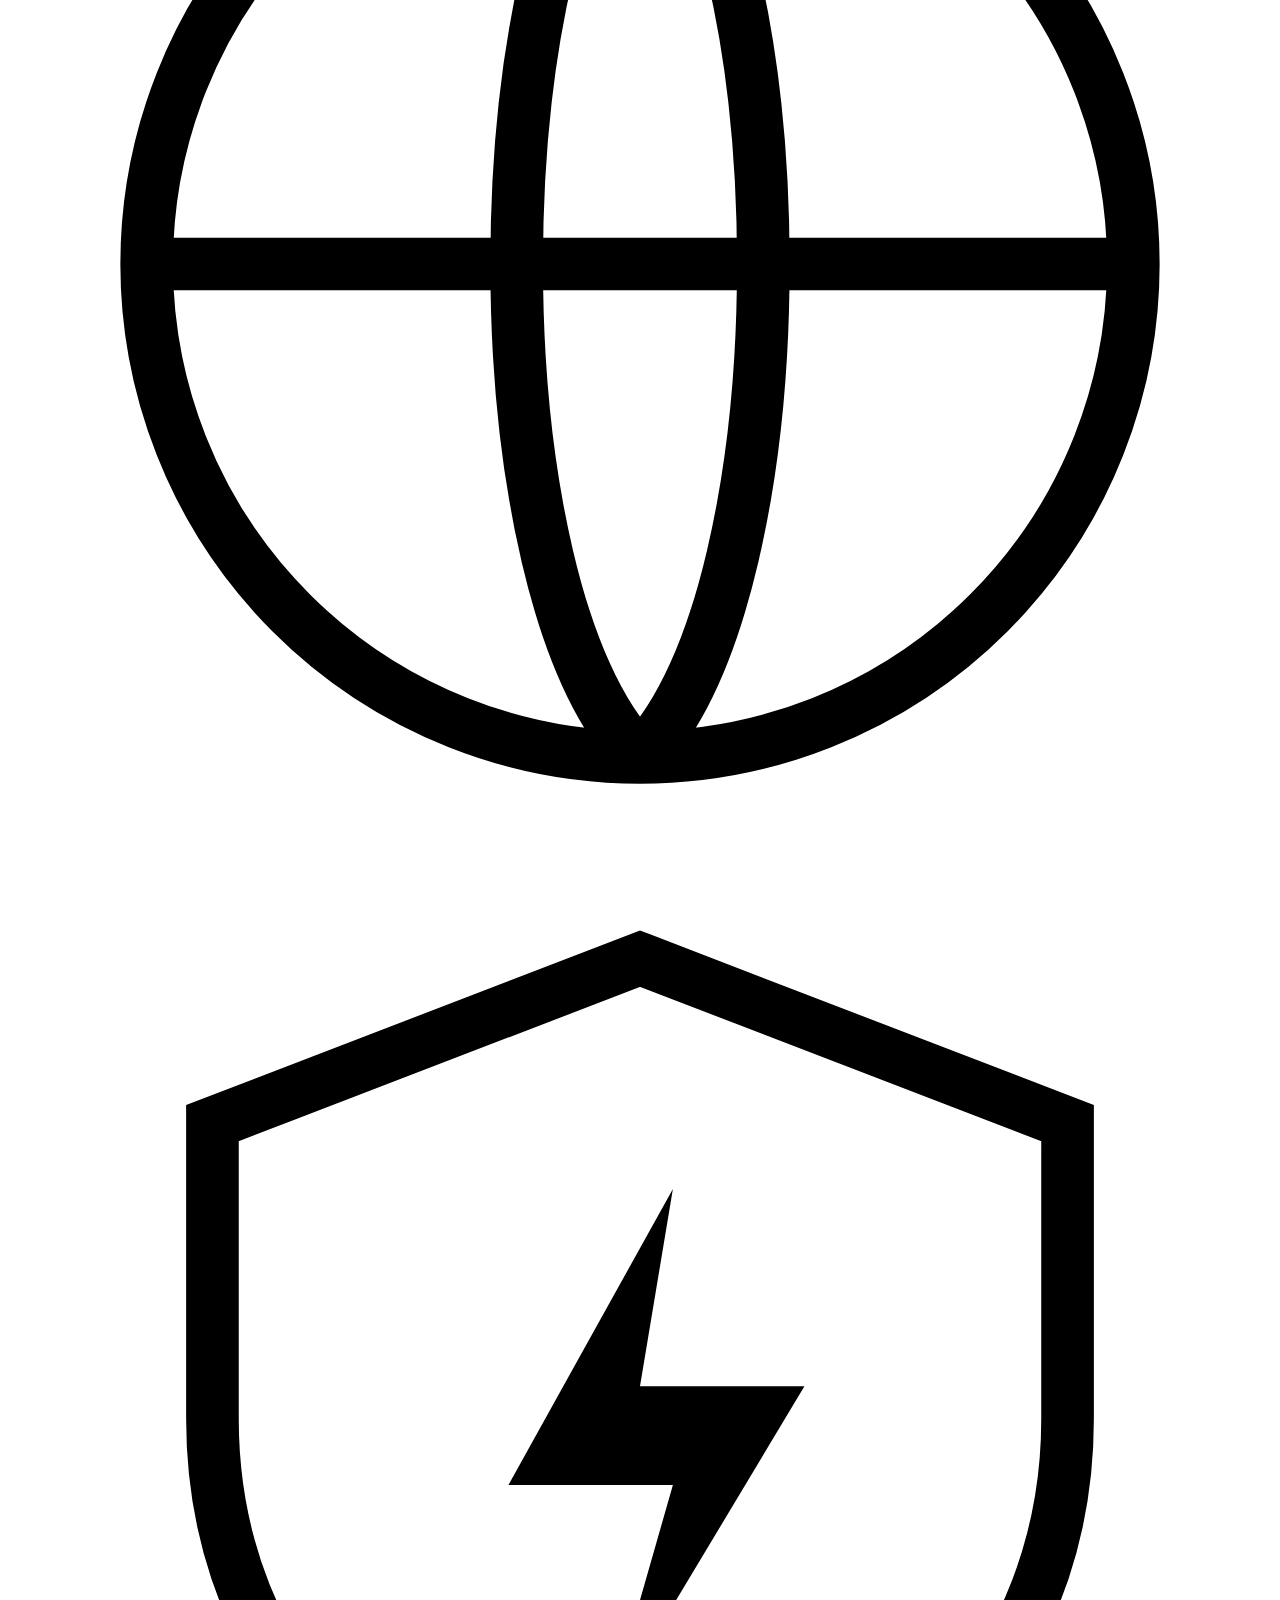
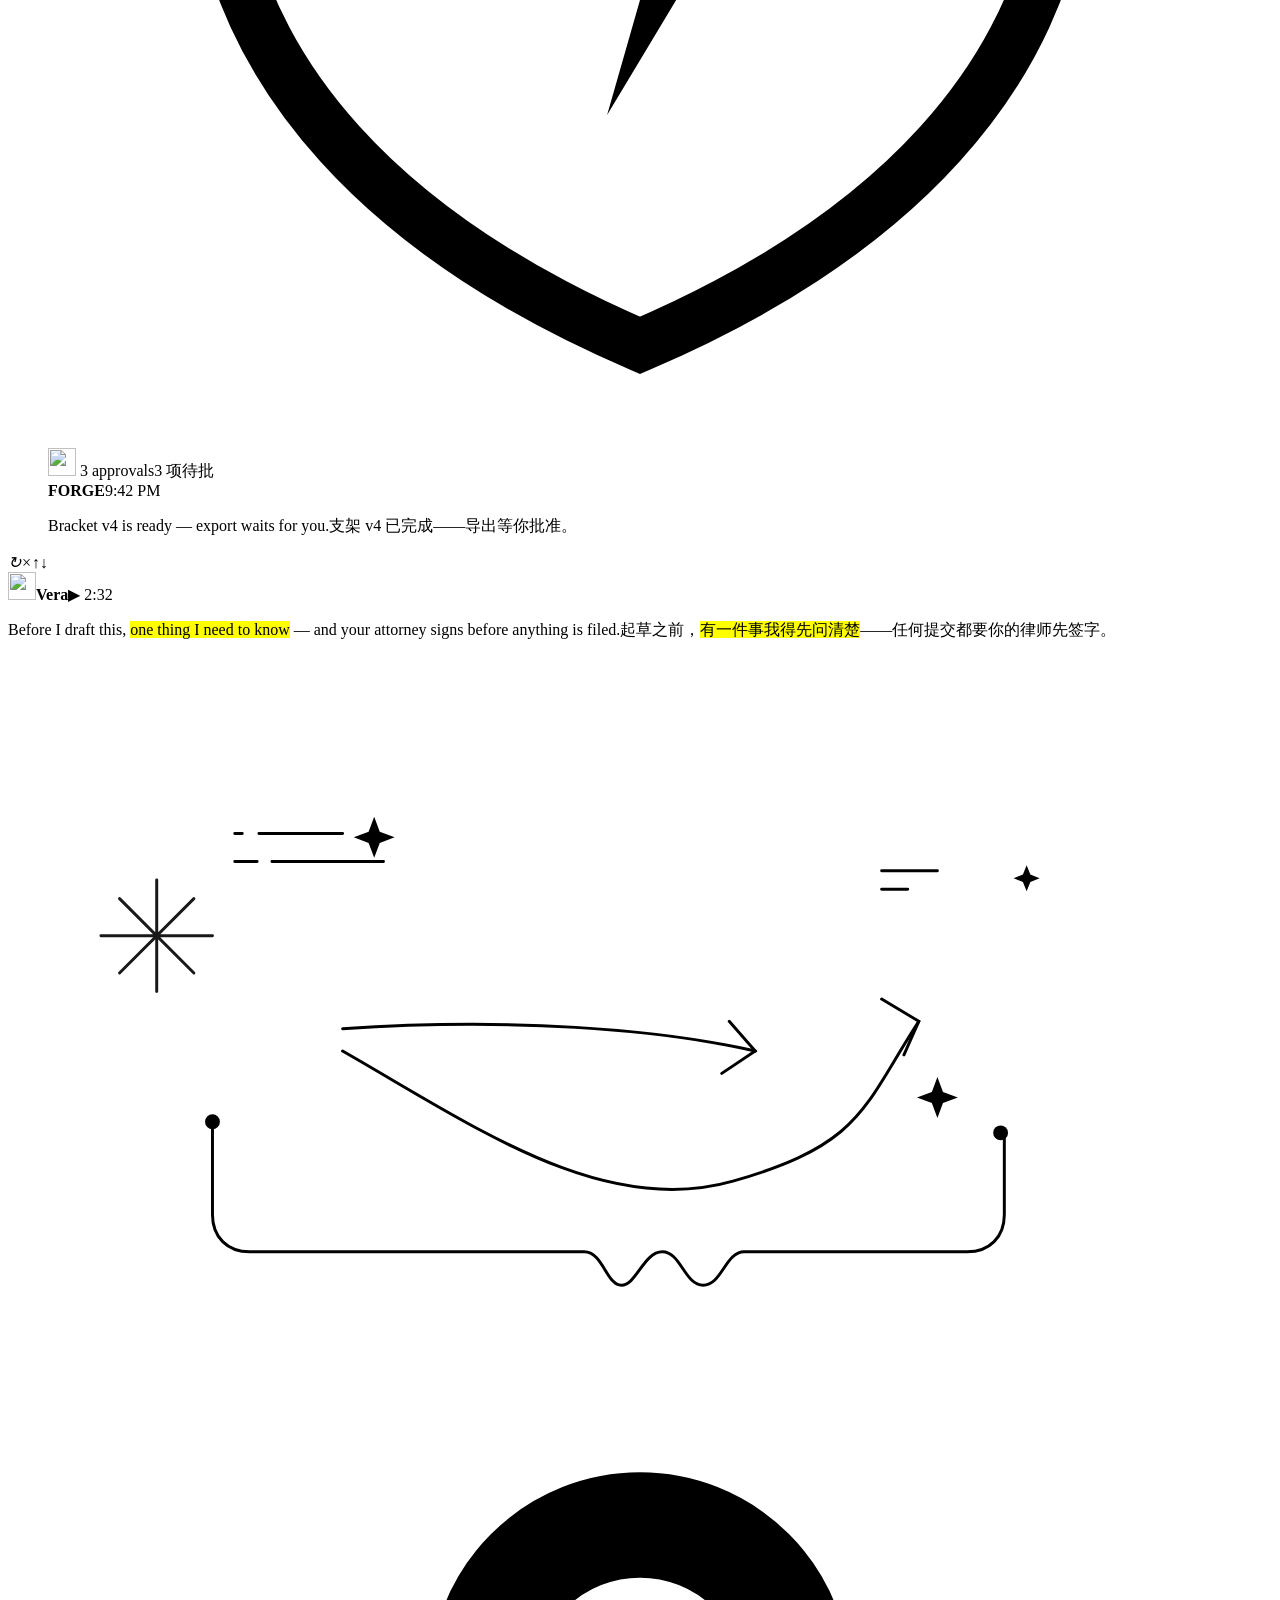
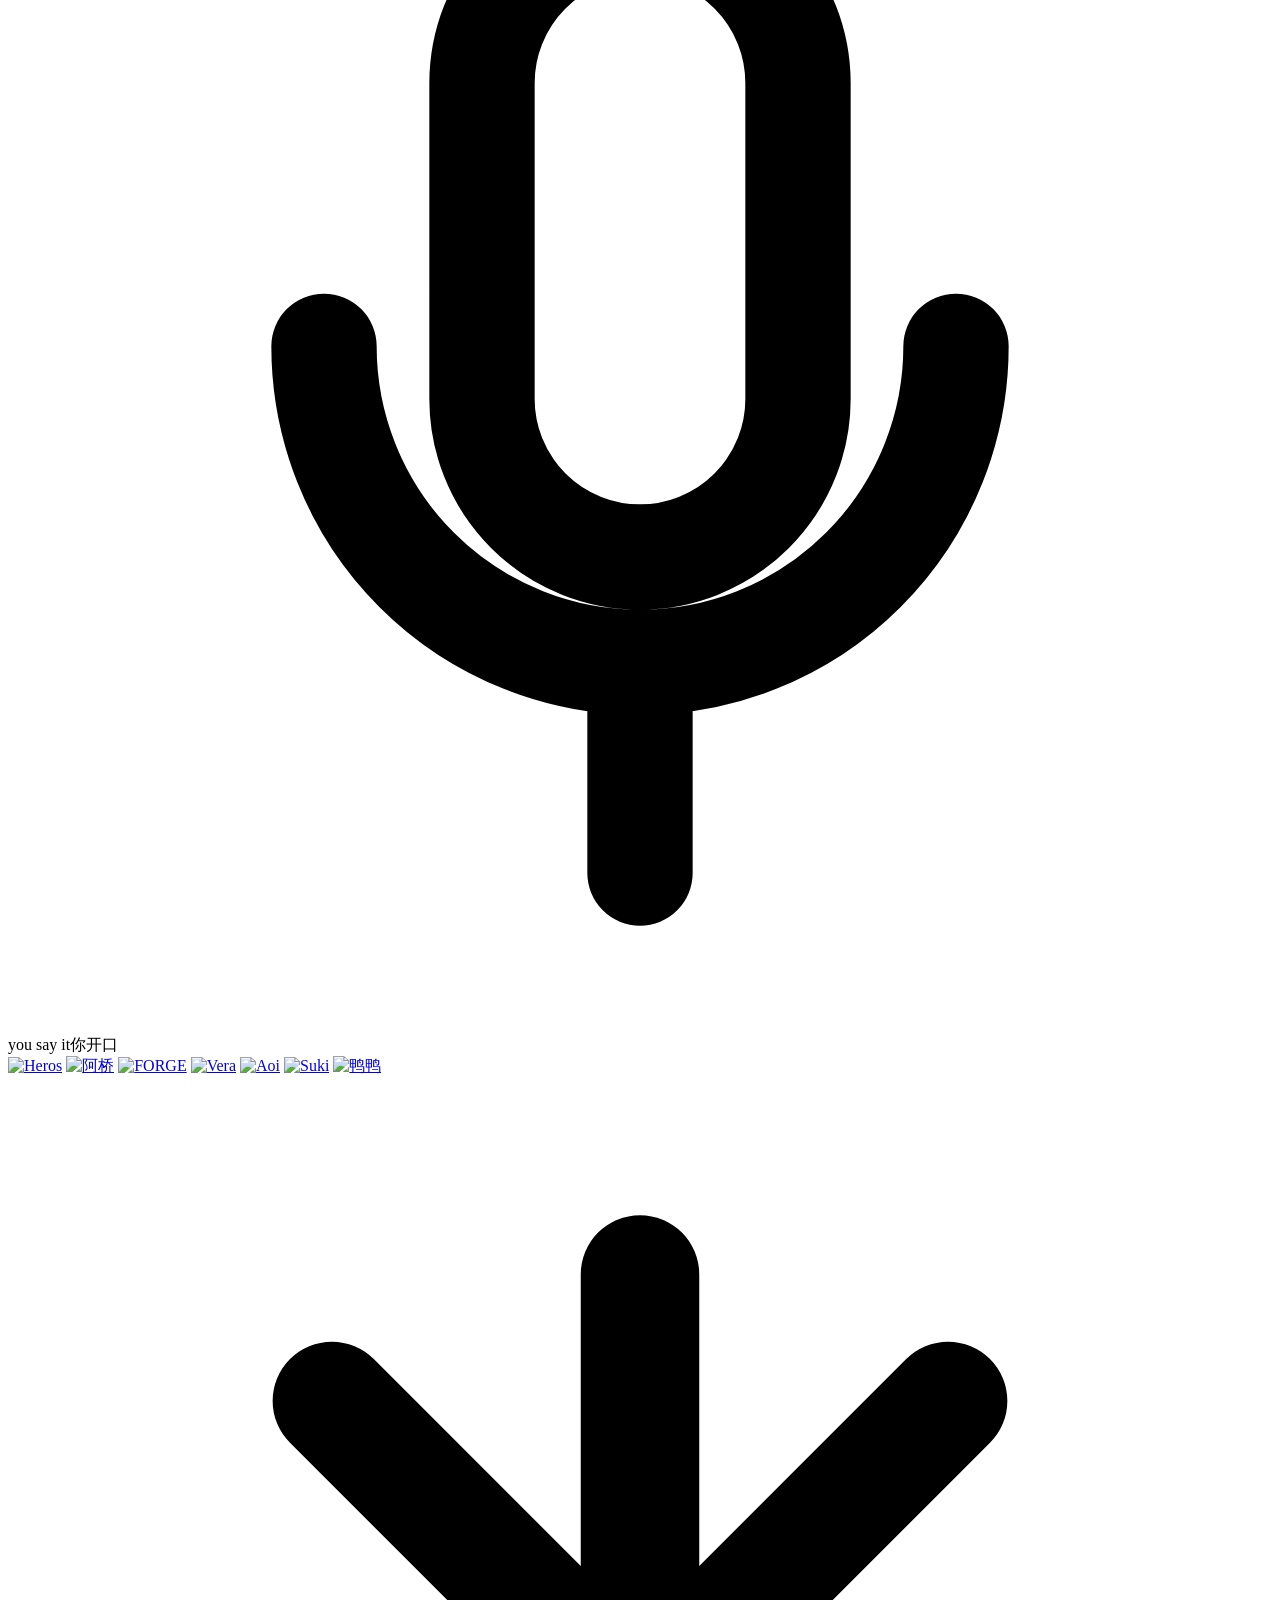
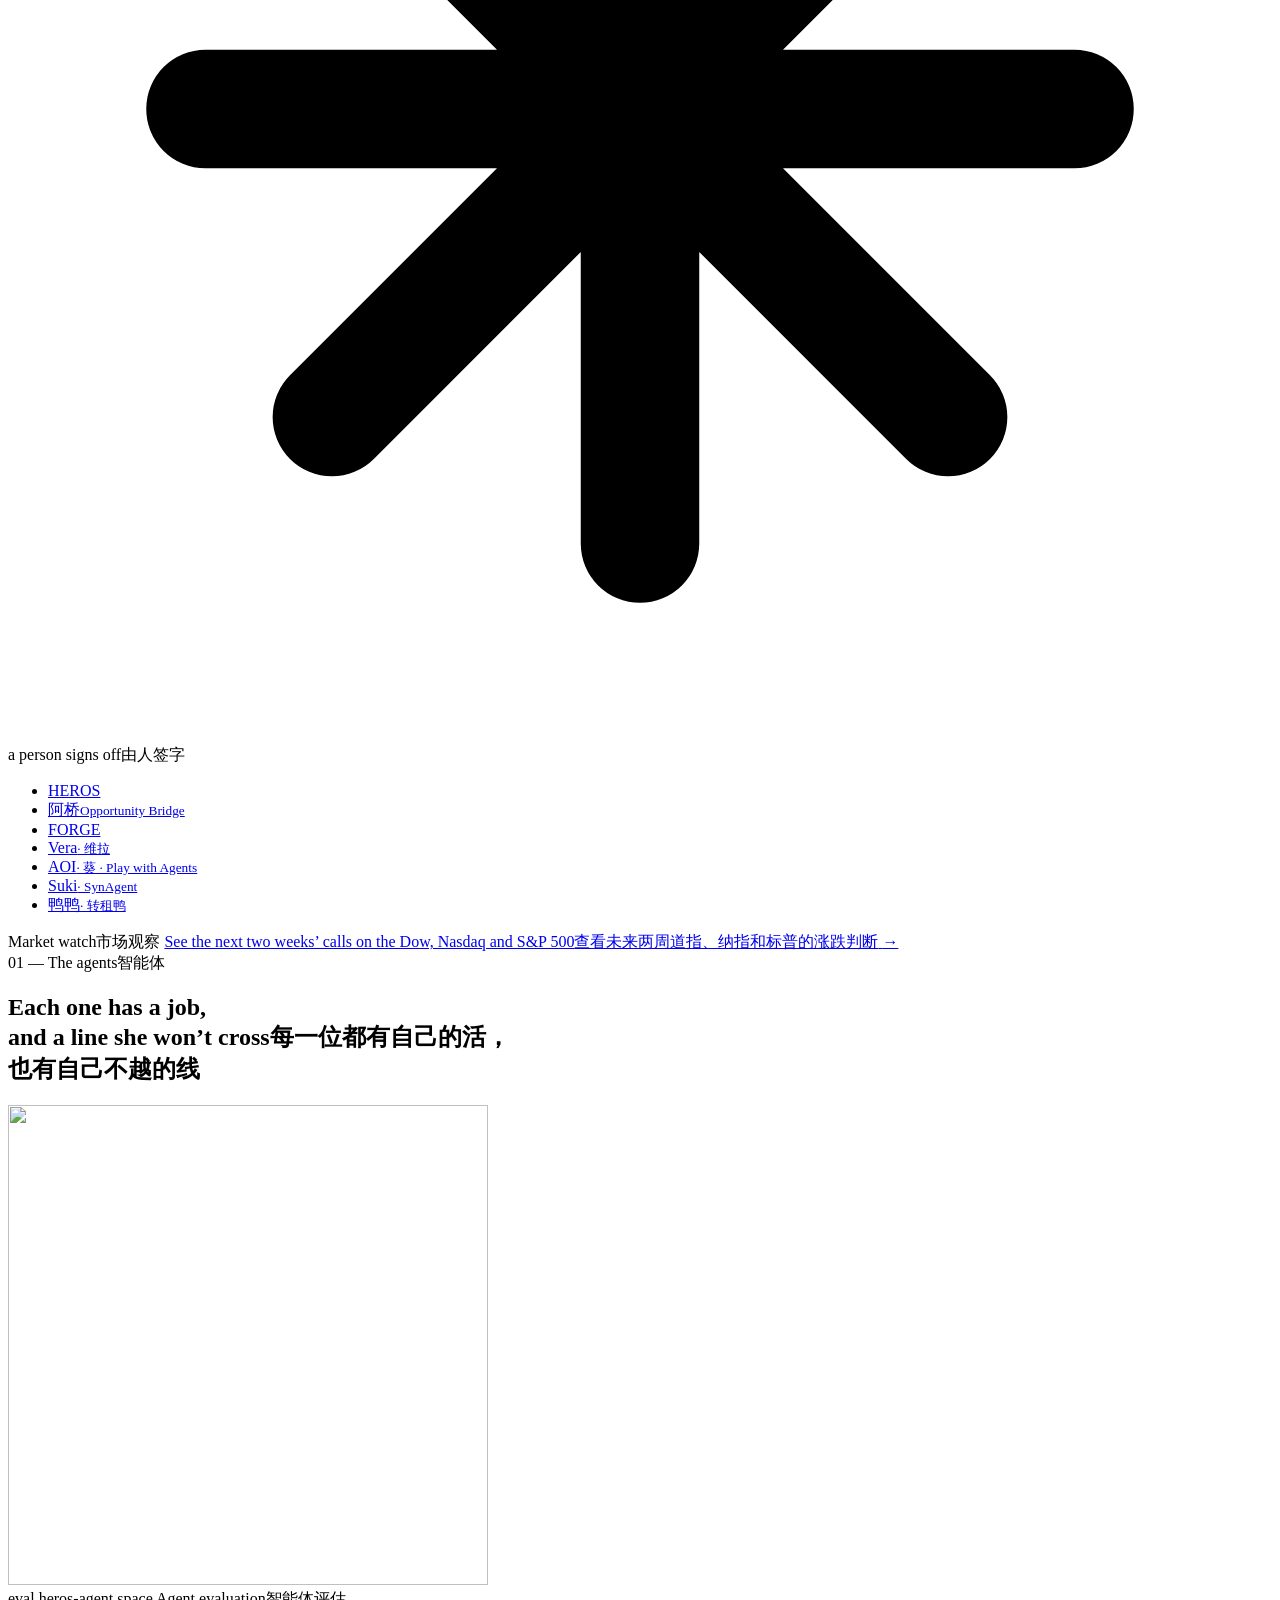
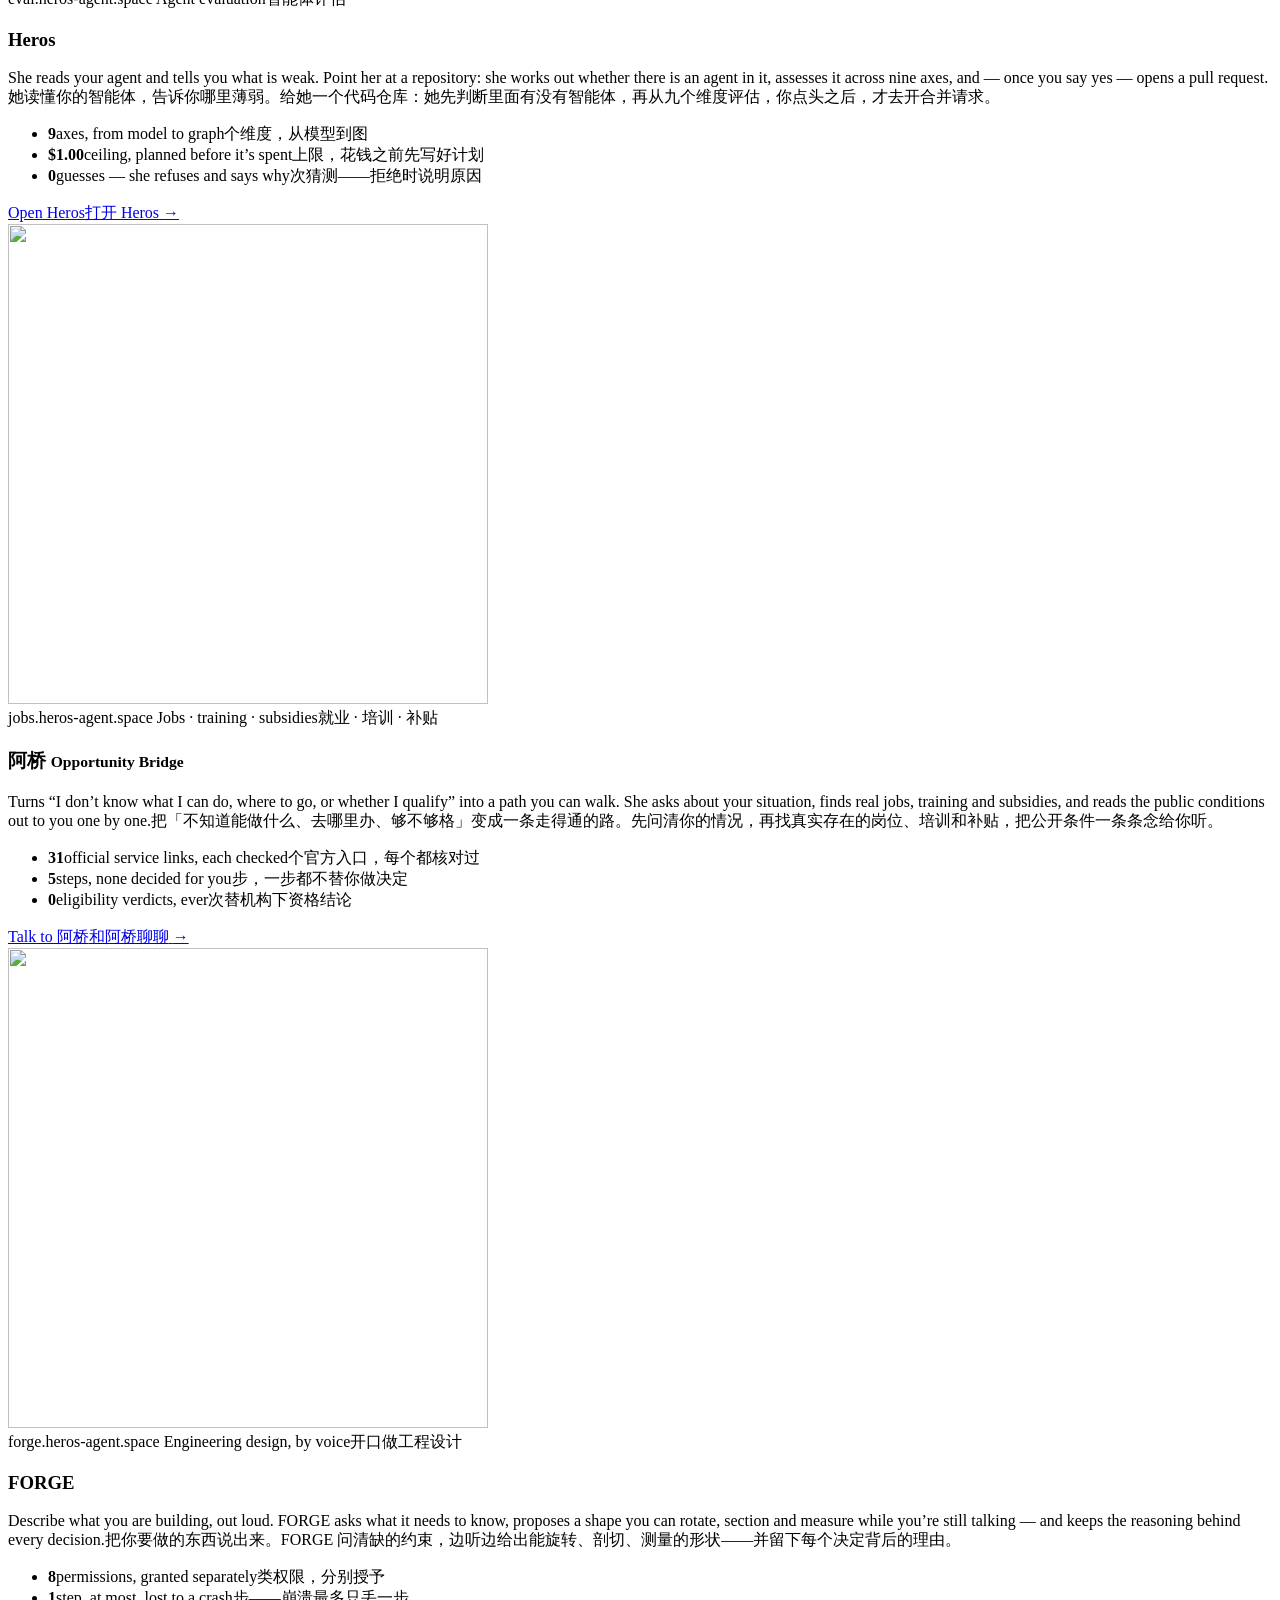
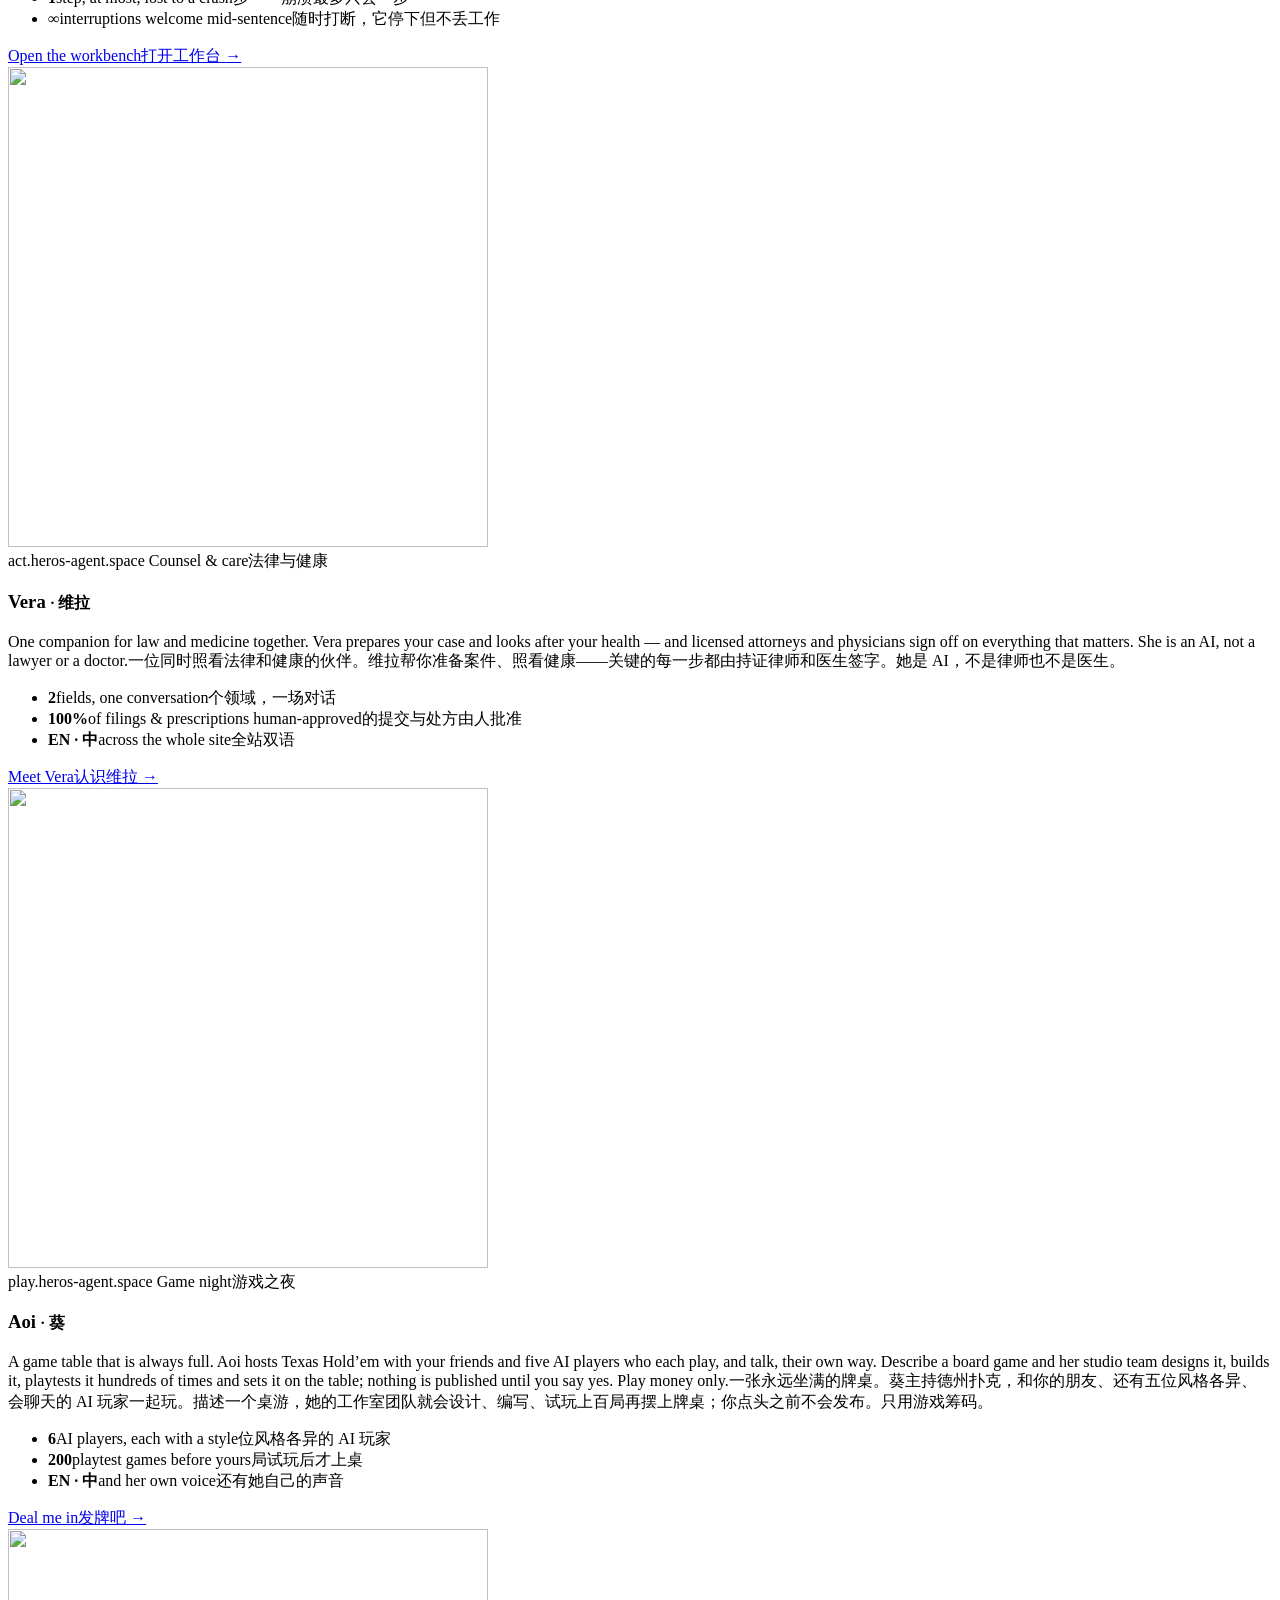
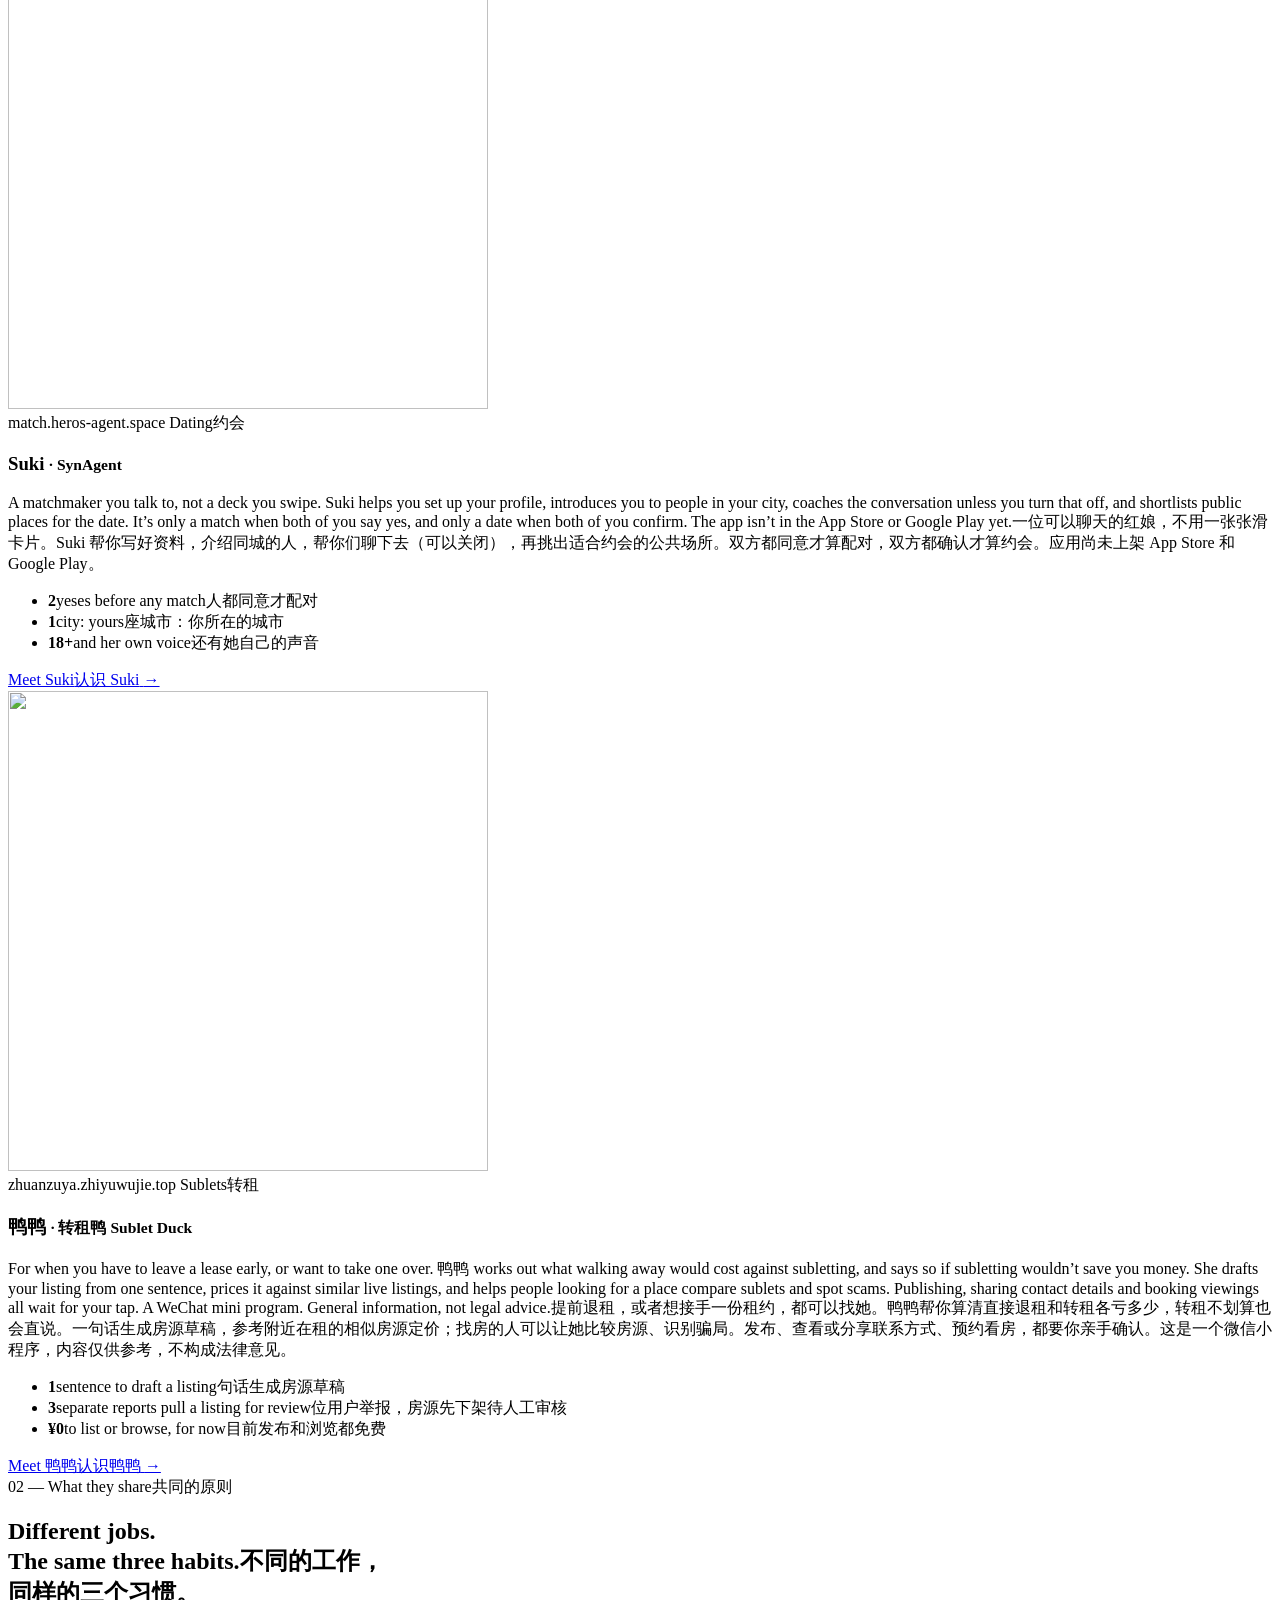
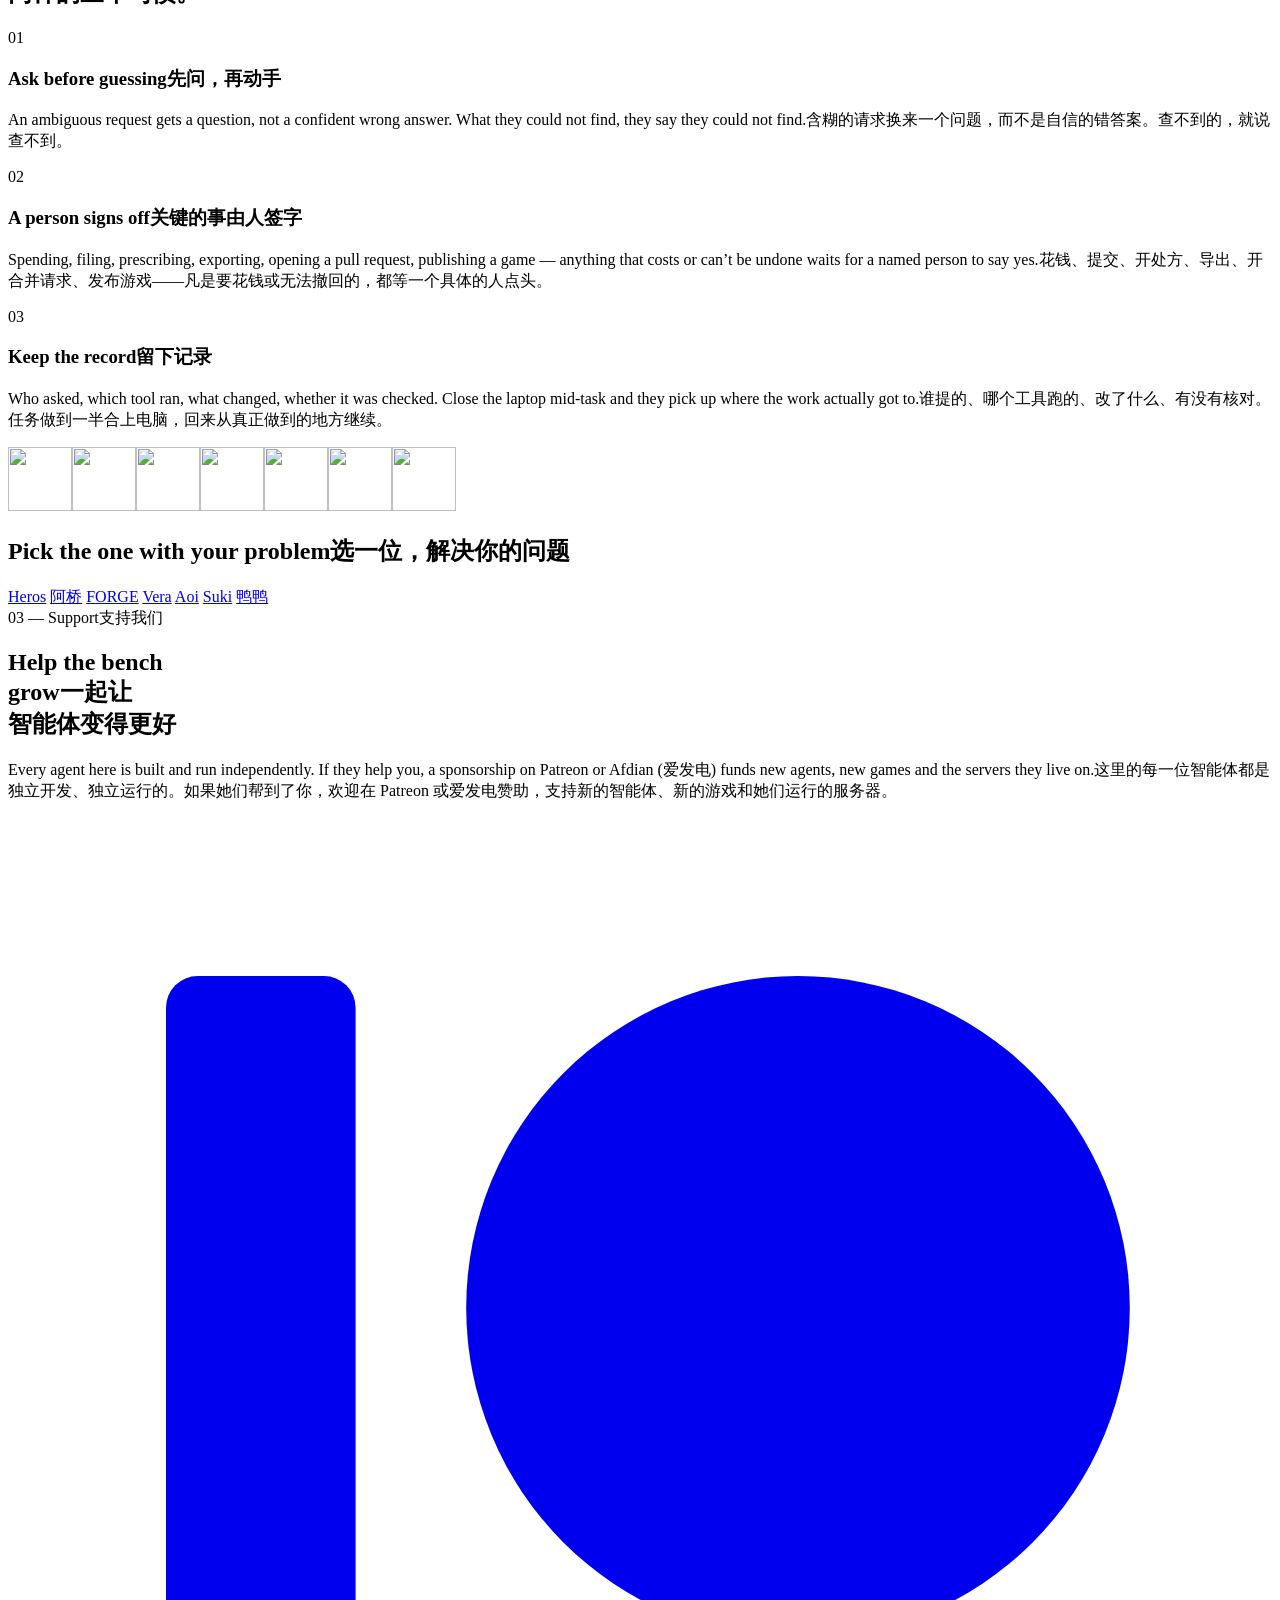
==== commit 58f43351: "Add 鸭鸭 (转租鸭 Sublet Duck) as the seventh agent Card, orbit avatar, wordmark, closing links and README" ====
--- a/site/index.html
+++ b/site/index.html
@@ -4,10 +4,10 @@
 <meta charset="utf-8">
 <meta name="viewport" content="width=device-width, initial-scale=1">
 <title>Heros Agents</title>
-<meta name="description" content="Six agents that do real work and say plainly what they did not: Heros evaluates AI agents, 阿桥 finds jobs and subsidies, FORGE designs parts out loud, Vera prepares cases and care with licensed professionals, Aoi hosts game night: Texas Hold’em and board games you design by describing them, and Suki introduces you to people in your city and helps you plan the date.">
-<meta property="og:title" content="Heros Agents — six agents, one honest bench">
-<meta property="og:description" content="Heros, 阿桥, FORGE, Vera, Aoi and Suki. They ask before they guess, and a person signs off on what matters.">
-<meta property="og:image" content="https://heros-agent.space/img/og-5.jpg">
+<meta name="description" content="Seven agents that do real work and say plainly what they did not: Heros evaluates AI agents, 阿桥 finds jobs and subsidies, FORGE designs parts out loud, Vera prepares cases and care with licensed professionals, Aoi hosts game night: Texas Hold’em and board games you design by describing them, Suki introduces you to people in your city and helps you plan the date, and 鸭鸭 helps you hand over a lease you have to leave early, or find one to take over.">
+<meta property="og:title" content="Heros Agents — seven agents, one honest bench">
+<meta property="og:description" content="Heros, 阿桥, FORGE, Vera, Aoi, Suki and 鸭鸭. They ask before they guess, and a person signs off on what matters.">
+<meta property="og:image" content="https://heros-agent.space/img/og-8.jpg">
 <meta property="og:image:width" content="1200">
 <meta property="og:image:height" content="630">
 <meta property="og:image:alt" content="Heros, 阿桥, FORGE, Vera, Aoi and Suki, side by side">
@@ -46,14 +46,14 @@
     <svg viewBox="0 0 20 20" aria-hidden="true"><path d="M4 10h11m-4-4 4 4-4 4" fill="none" stroke="currentColor" stroke-width="1.8" stroke-linecap="round" stroke-linejoin="round"/></svg>
   </a>
   <h1>
-    <span lang="en">Six Agents That Do The Work<br>And Tell You What They Didn’t</span>
-    <span lang="zh">六位真正干活的智能体<br>也坦白说出没做到的</span>
+    <span lang="en">Seven Agents That Do The Work<br>And Tell You What They Didn’t</span>
+    <span lang="zh">七位真正干活的智能体<br>也坦白说出没做到的</span>
   </h1>
   <p class="lede">
-    <span lang="en">Evaluate an AI agent, find a real job or subsidy, design a part out loud, prepare a case with your doctor and lawyer, host a game night where agents fill the empty seats, meet someone in your city — each one asks before it guesses, and a person signs off on what matters.</span>
-    <span lang="zh">评估一个 AI 智能体、找到真实的岗位和补贴、开口设计一个零件、和医生律师一起准备你的事、办一场有 AI 补位的游戏之夜、认识同城的人——每一位都先问清楚再动手，关键的事由人来签字。</span>
+    <span lang="en">Evaluate an AI agent, find a real job or subsidy, design a part out loud, prepare a case with your doctor and lawyer, host a game night where agents fill the empty seats, meet someone in your city, hand over a lease you have to leave — each one asks before it guesses, and a person signs off on what matters.</span>
+    <span lang="zh">评估一个 AI 智能体、找到真实的岗位和补贴、开口设计一个零件、和医生律师一起准备你的事、办一场有 AI 补位的游戏之夜、认识同城的人、转出提前退掉的租约——每一位都先问清楚再动手，关键的事由人来签字。</span>
   </p>
-  <a class="cta" href="#agents"><span lang="en">Meet the agents</span><span lang="zh">认识六位智能体</span> <span aria-hidden="true">—</span> <span class="cta-count">6</span></a>
+  <a class="cta" href="#agents"><span lang="en">Meet the agents</span><span lang="zh">认识七位智能体</span> <span aria-hidden="true">—</span> <span class="cta-count">7</span></a>
 
   <div class="showcase">
     <figure class="card-photo">
@@ -106,6 +106,7 @@
         <a class="sat s4" href="https://act.heros-agent.space/" title="Vera"><img src="/img/vera.webp" alt="Vera" width="44" height="44"></a>
         <a class="sat s5" href="https://play.heros-agent.space/" title="Aoi"><img src="/img/aoi.webp" alt="Aoi" width="44" height="44"></a>
         <a class="sat s6" href="https://match.heros-agent.space/" title="Suki"><img src="/img/suki.webp" alt="Suki" width="44" height="44"></a>
+        <a class="sat s7" href="https://zhuanzuya.zhiyuwujie.top/" title="鸭鸭"><img src="/img/yaya.webp" alt="鸭鸭" width="44" height="44"></a>
         <div class="core"><svg viewBox="0 0 32 32" aria-hidden="true"><g stroke="currentColor" stroke-width="3" stroke-linecap="round"><path d="M16 5v22M5 16h22M8.2 8.2l15.6 15.6M23.8 8.2 8.2 23.8"/></g></svg></div>
       </div>
       <span class="node-label node-core-l"><span lang="en">a person signs off</span><span lang="zh">由人签字</span></span>
@@ -119,6 +120,7 @@
     <li><a href="https://act.heros-agent.space/" class="wm wm-vera">Vera<small>· 维拉</small></a></li>
     <li><a href="https://play.heros-agent.space/" class="wm wm-aoi">AOI<small>· 葵 · Play with Agents</small></a></li>
     <li><a href="https://match.heros-agent.space/" class="wm wm-suki">Suki<small>· SynAgent</small></a></li>
+    <li><a href="https://zhuanzuya.zhiyuwujie.top/" class="wm wm-yaya">鸭鸭<small>· 转租鸭</small></a></li>
   </ul>
 </section>
 
@@ -237,6 +239,24 @@
         <li><b>18+</b><span lang="en">and her own voice</span><span lang="zh">还有她自己的声音</span></li>
       </ul>
       <a class="visit" href="https://match.heros-agent.space/"><span lang="en">Meet Suki</span><span lang="zh">认识 Suki</span> <span aria-hidden="true">→</span></a>
+    </div>
+  </article>
+
+  <article class="agent" style="--accent:#ffc83d">
+    <a class="portrait" href="https://zhuanzuya.zhiyuwujie.top/" tabindex="-1" aria-hidden="true"><img src="/img/yaya.webp" alt="" width="480" height="480" loading="lazy"></a>
+    <div class="agent-body">
+      <div class="agent-top">
+        <span class="domain">zhuanzuya.zhiyuwujie.top</span>
+        <span class="role"><span lang="en">Sublets</span><span lang="zh">转租</span></span>
+      </div>
+      <h3>鸭鸭 <small>· 转租鸭 Sublet Duck</small></h3>
+      <p class="intro"><span lang="en">For when you have to leave a lease early, or want to take one over. 鸭鸭 works out what walking away would cost against subletting, and says so if subletting wouldn’t save you money. She drafts your listing from one sentence, prices it against similar live listings, and helps people looking for a place compare sublets and spot scams. Publishing, sharing contact details and booking viewings all wait for your tap. A WeChat mini program. General information, not legal advice.</span><span lang="zh">提前退租，或者想接手一份租约，都可以找她。鸭鸭帮你算清直接退租和转租各亏多少，转租不划算也会直说。一句话生成房源草稿，参考附近在租的相似房源定价；找房的人可以让她比较房源、识别骗局。发布、查看或分享联系方式、预约看房，都要你亲手确认。这是一个微信小程序，内容仅供参考，不构成法律意见。</span></p>
+      <ul class="facts">
+        <li><b>1</b><span lang="en">sentence to draft a listing</span><span lang="zh">句话生成房源草稿</span></li>
+        <li><b>3</b><span lang="en">separate reports pull a listing for review</span><span lang="zh">位用户举报，房源先下架待人工审核</span></li>
+        <li><b>¥0</b><span lang="en">to list or browse, for now</span><span lang="zh">目前发布和浏览都免费</span></li>
+      </ul>
+      <a class="visit" href="https://zhuanzuya.zhiyuwujie.top/"><span lang="en">Meet 鸭鸭</span><span lang="zh">认识鸭鸭</span> <span aria-hidden="true">→</span></a>
     </div>
   </article>
 </section>
@@ -267,7 +287,7 @@
 
 <section class="closing">
   <div class="faces" aria-hidden="true">
-    <img src="/img/heros.webp" alt="" width="64" height="64"><img src="/img/aqiao-2.webp" alt="" width="64" height="64"><img src="/img/forge.webp" alt="" width="64" height="64"><img src="/img/vera.webp" alt="" width="64" height="64"><img src="/img/aoi.webp" alt="" width="64" height="64"><img src="/img/suki.webp" alt="" width="64" height="64">
+    <img src="/img/heros.webp" alt="" width="64" height="64"><img src="/img/aqiao-2.webp" alt="" width="64" height="64"><img src="/img/forge.webp" alt="" width="64" height="64"><img src="/img/vera.webp" alt="" width="64" height="64"><img src="/img/aoi.webp" alt="" width="64" height="64"><img src="/img/suki.webp" alt="" width="64" height="64"><img src="/img/yaya.webp" alt="" width="64" height="64">
   </div>
   <h2><span lang="en">Pick the one with your problem</span><span lang="zh">选一位，解决你的问题</span></h2>
   <div class="closing-links">
@@ -277,6 +297,7 @@
     <a href="https://act.heros-agent.space/">Vera</a>
     <a href="https://play.heros-agent.space/">Aoi</a>
     <a href="https://match.heros-agent.space/">Suki</a>
+    <a href="https://zhuanzuya.zhiyuwujie.top/">鸭鸭</a>
   </div>
 </section>
 
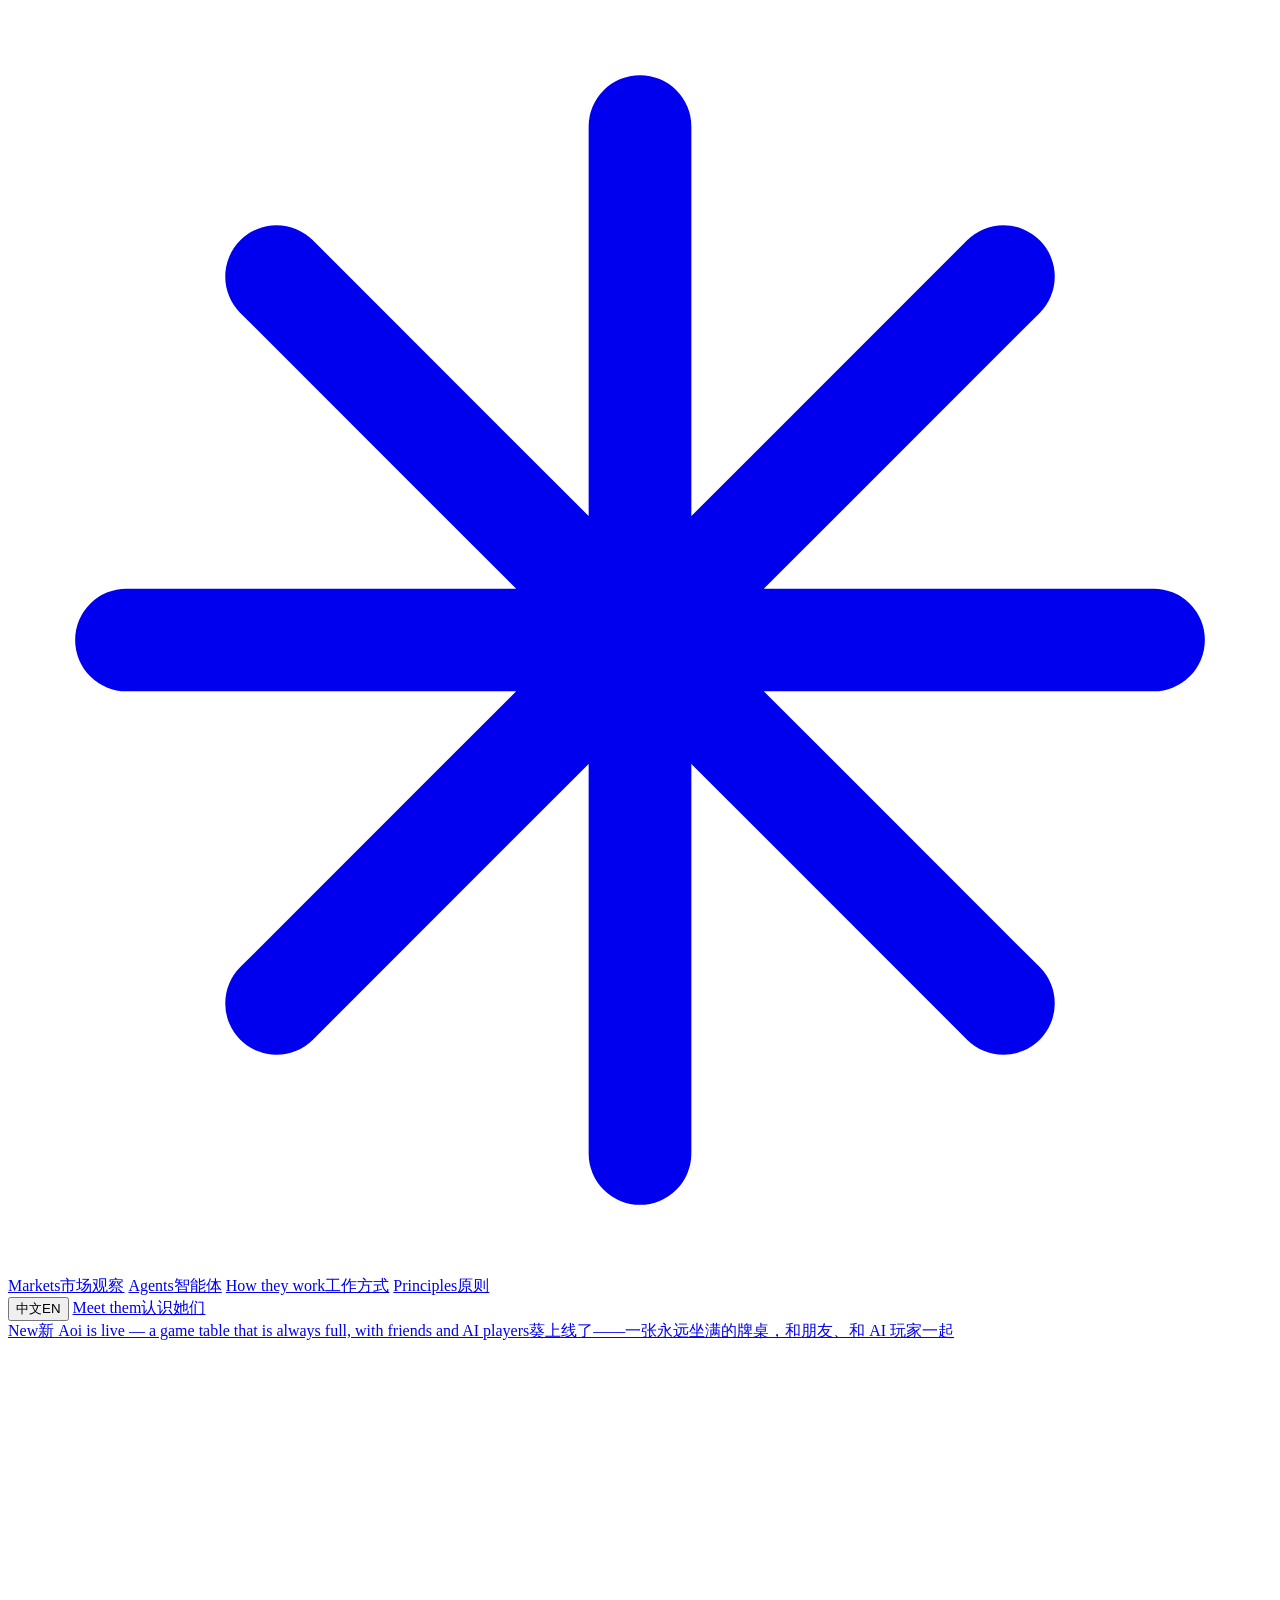
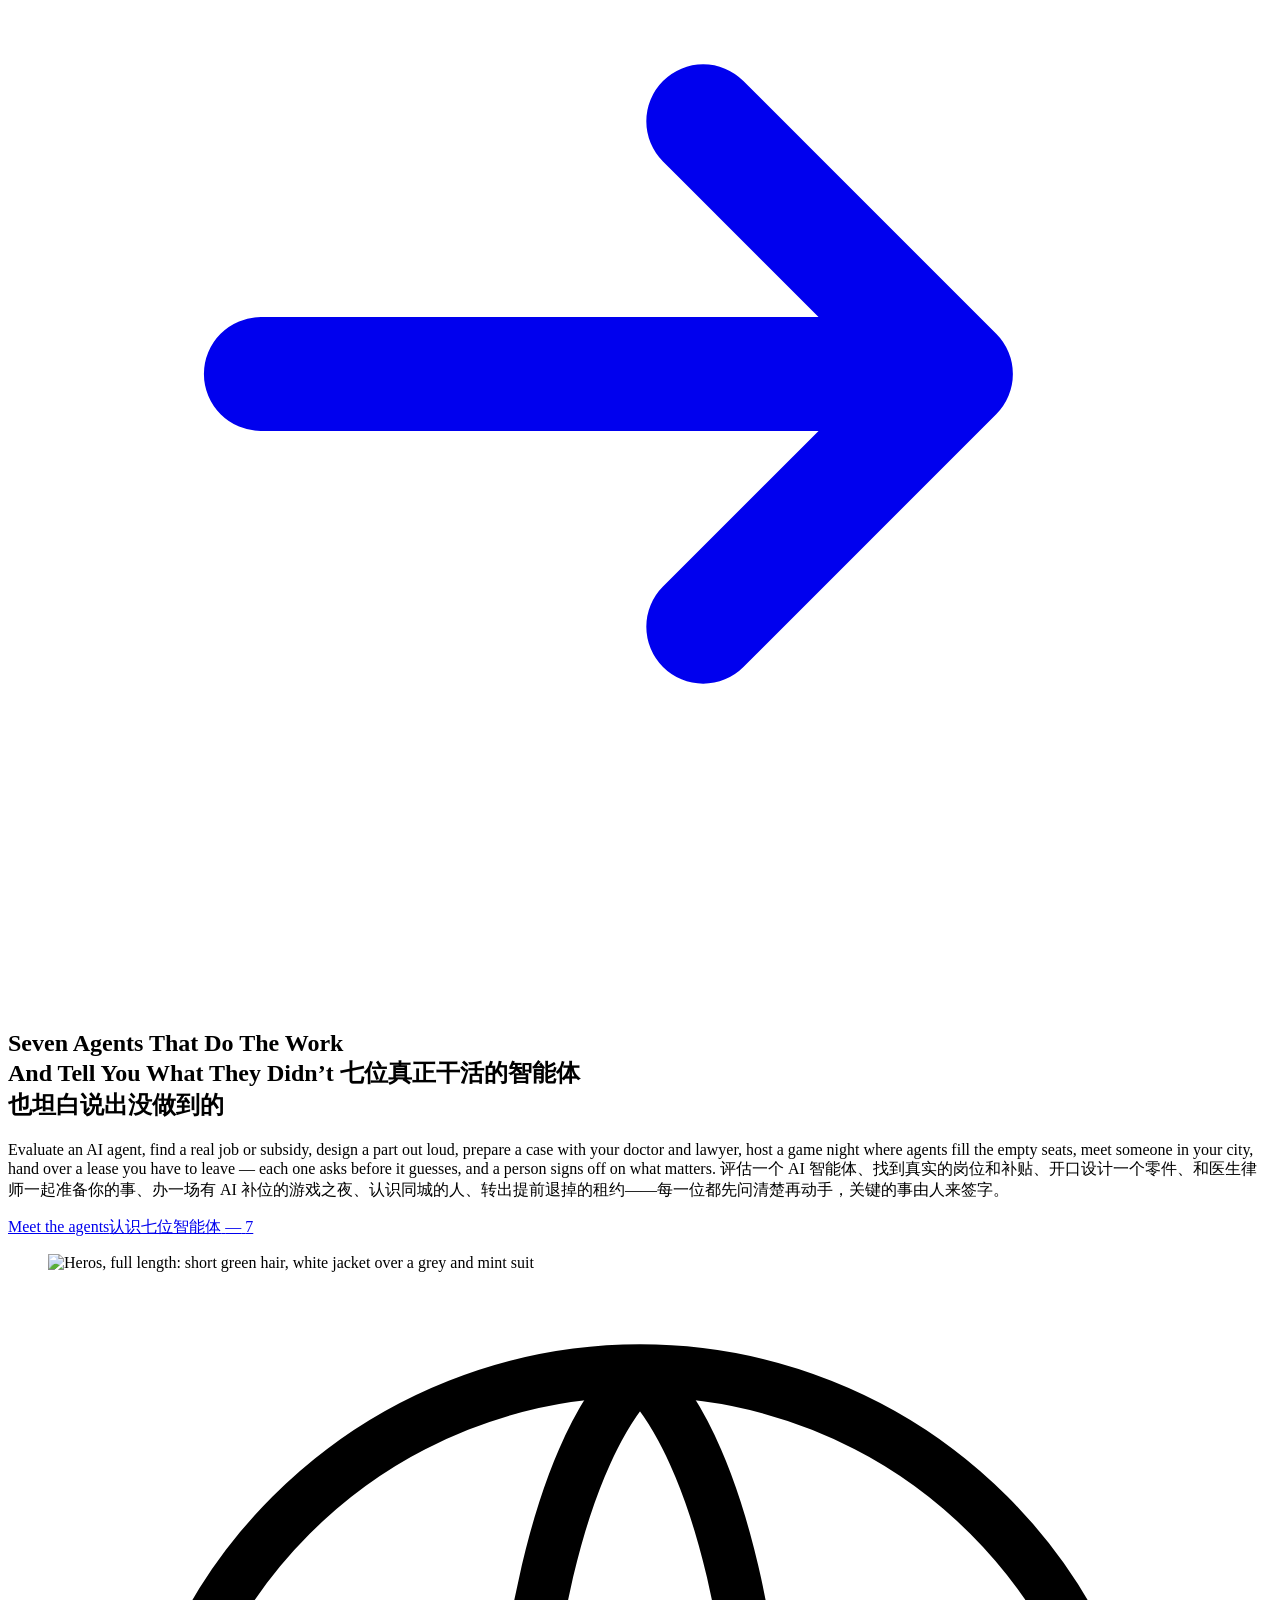
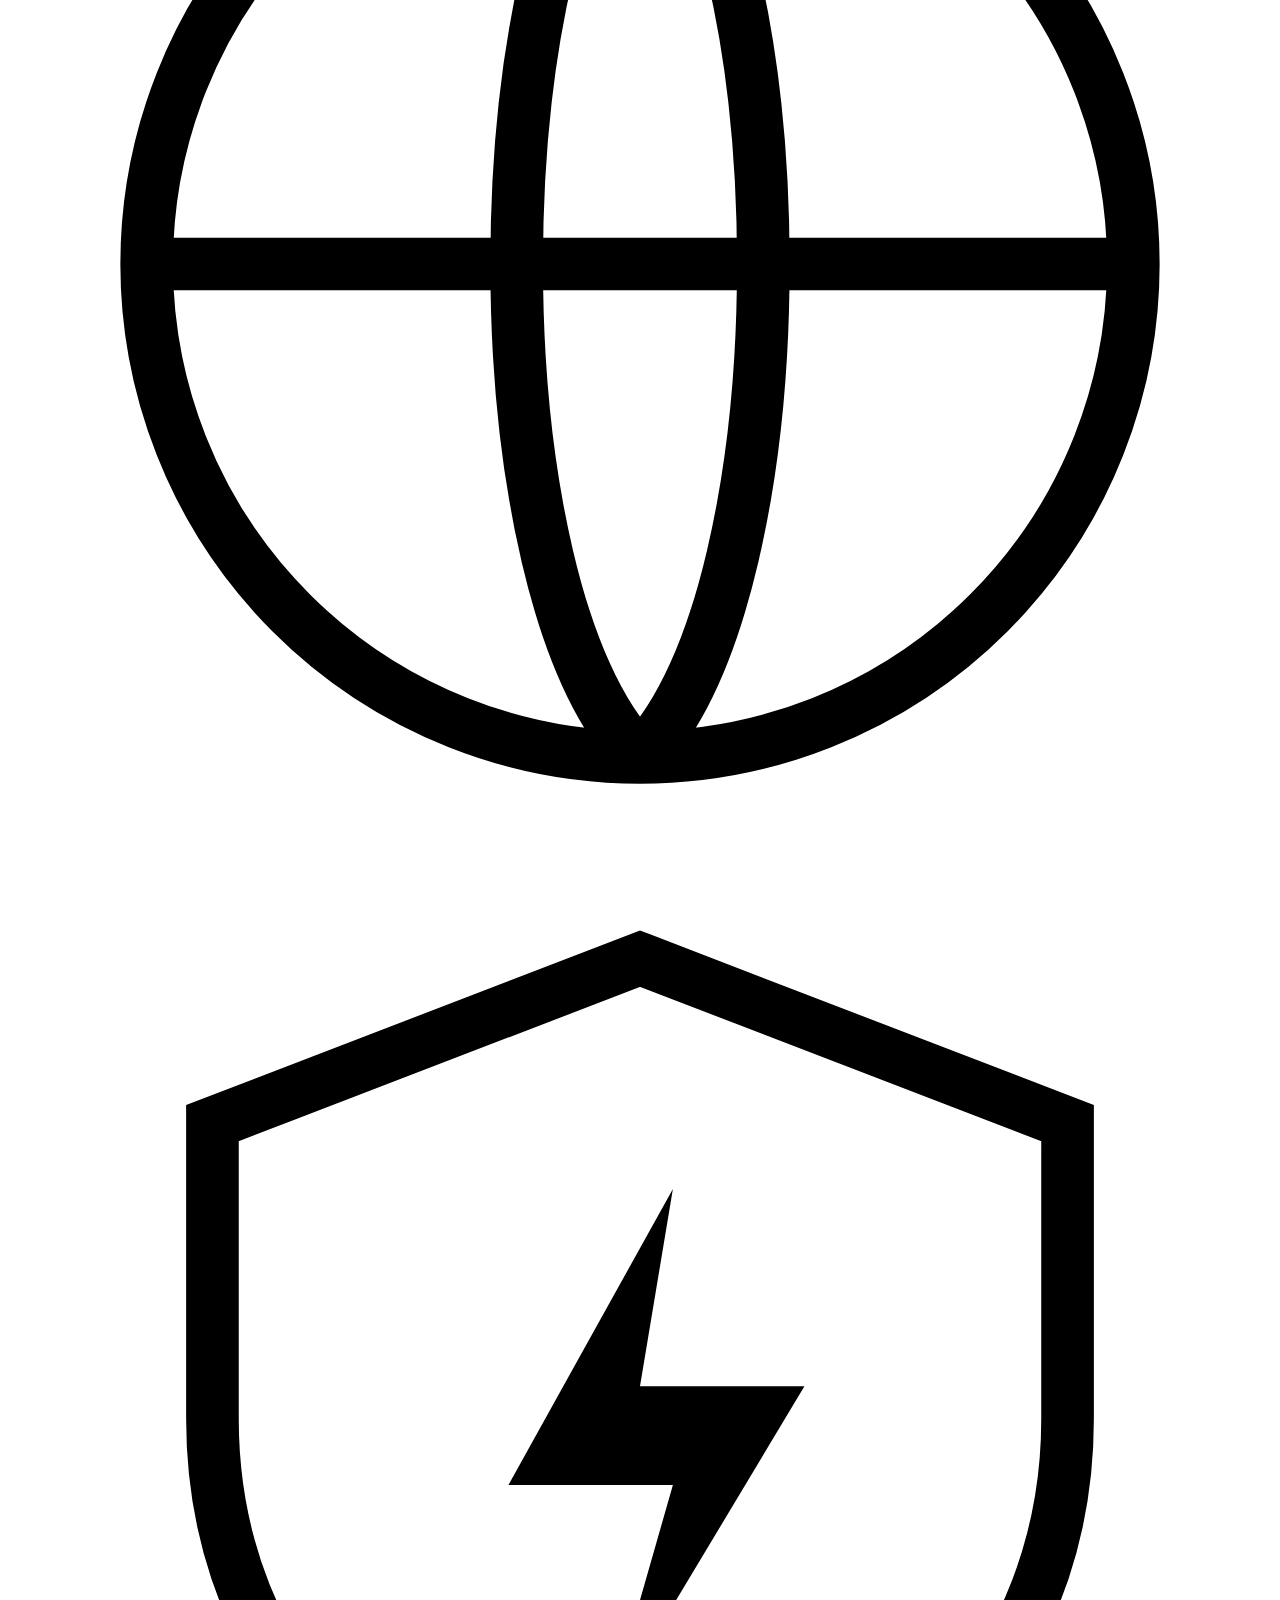
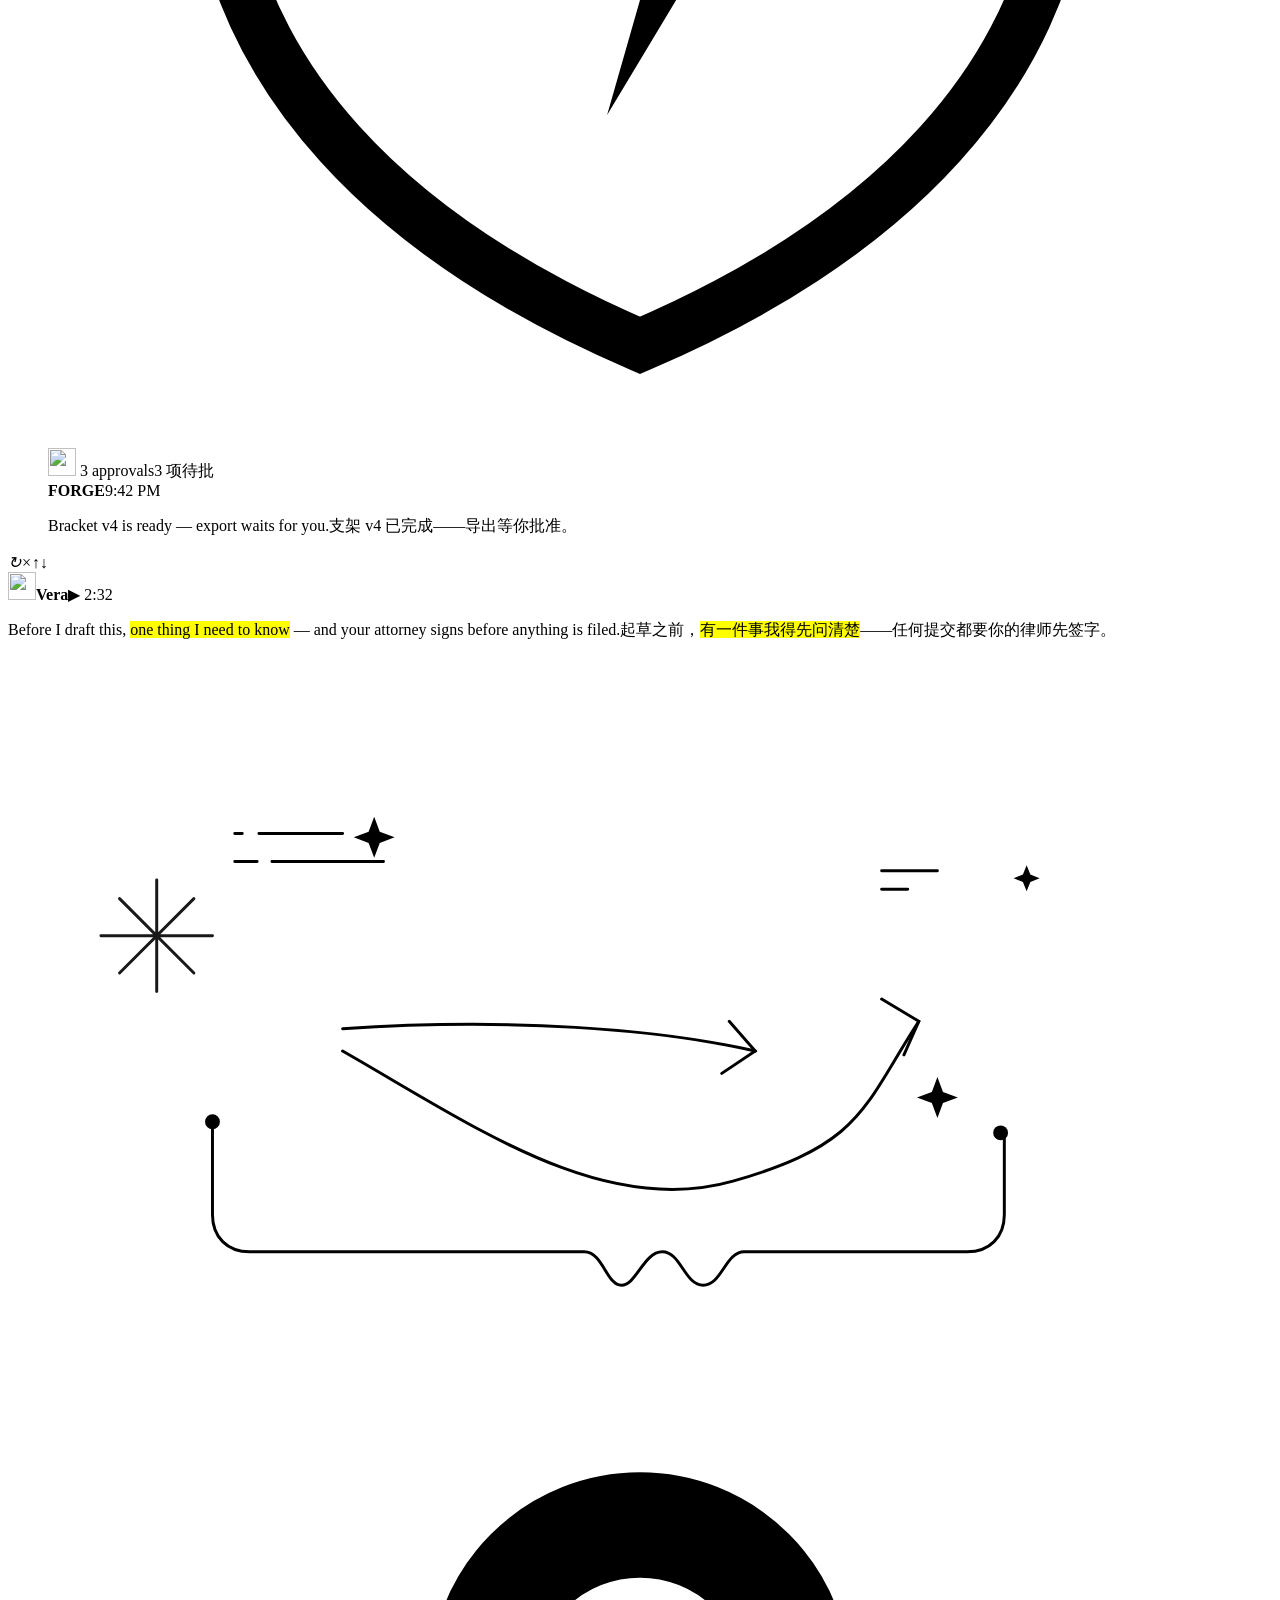
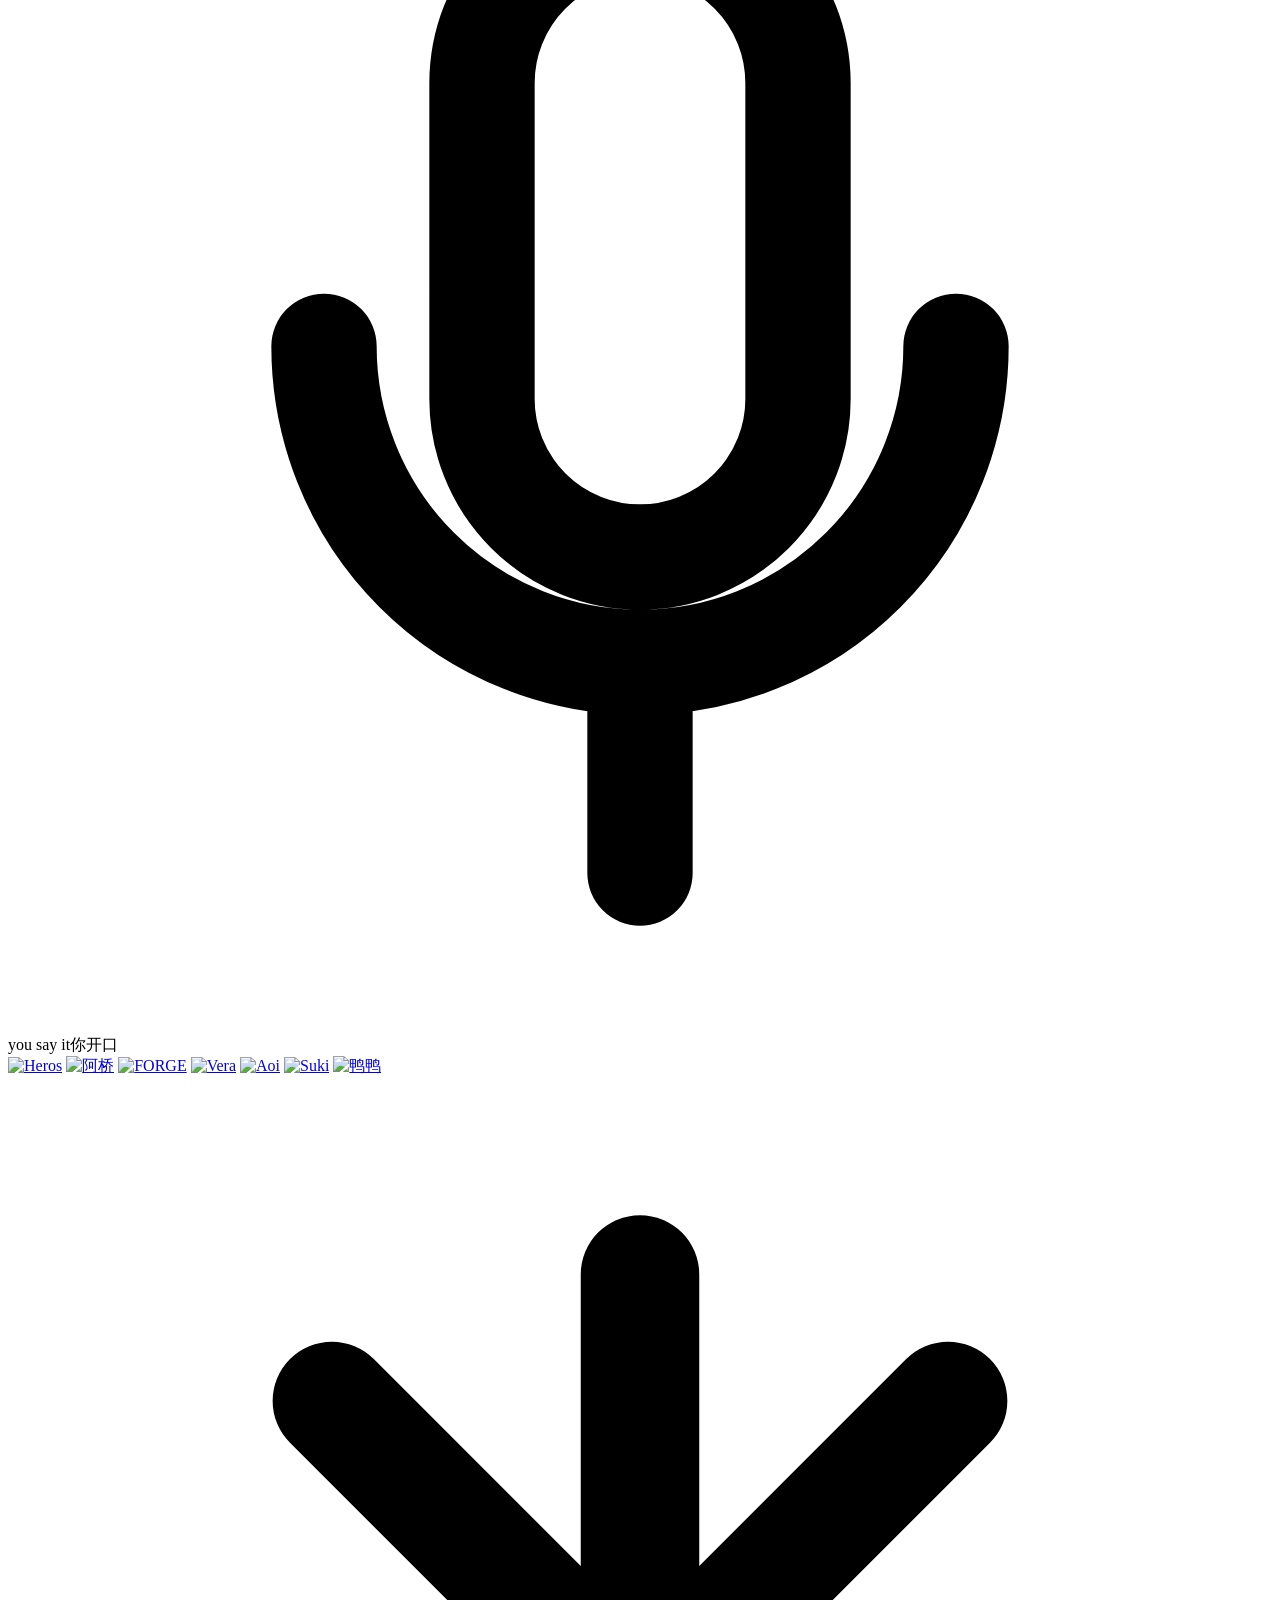
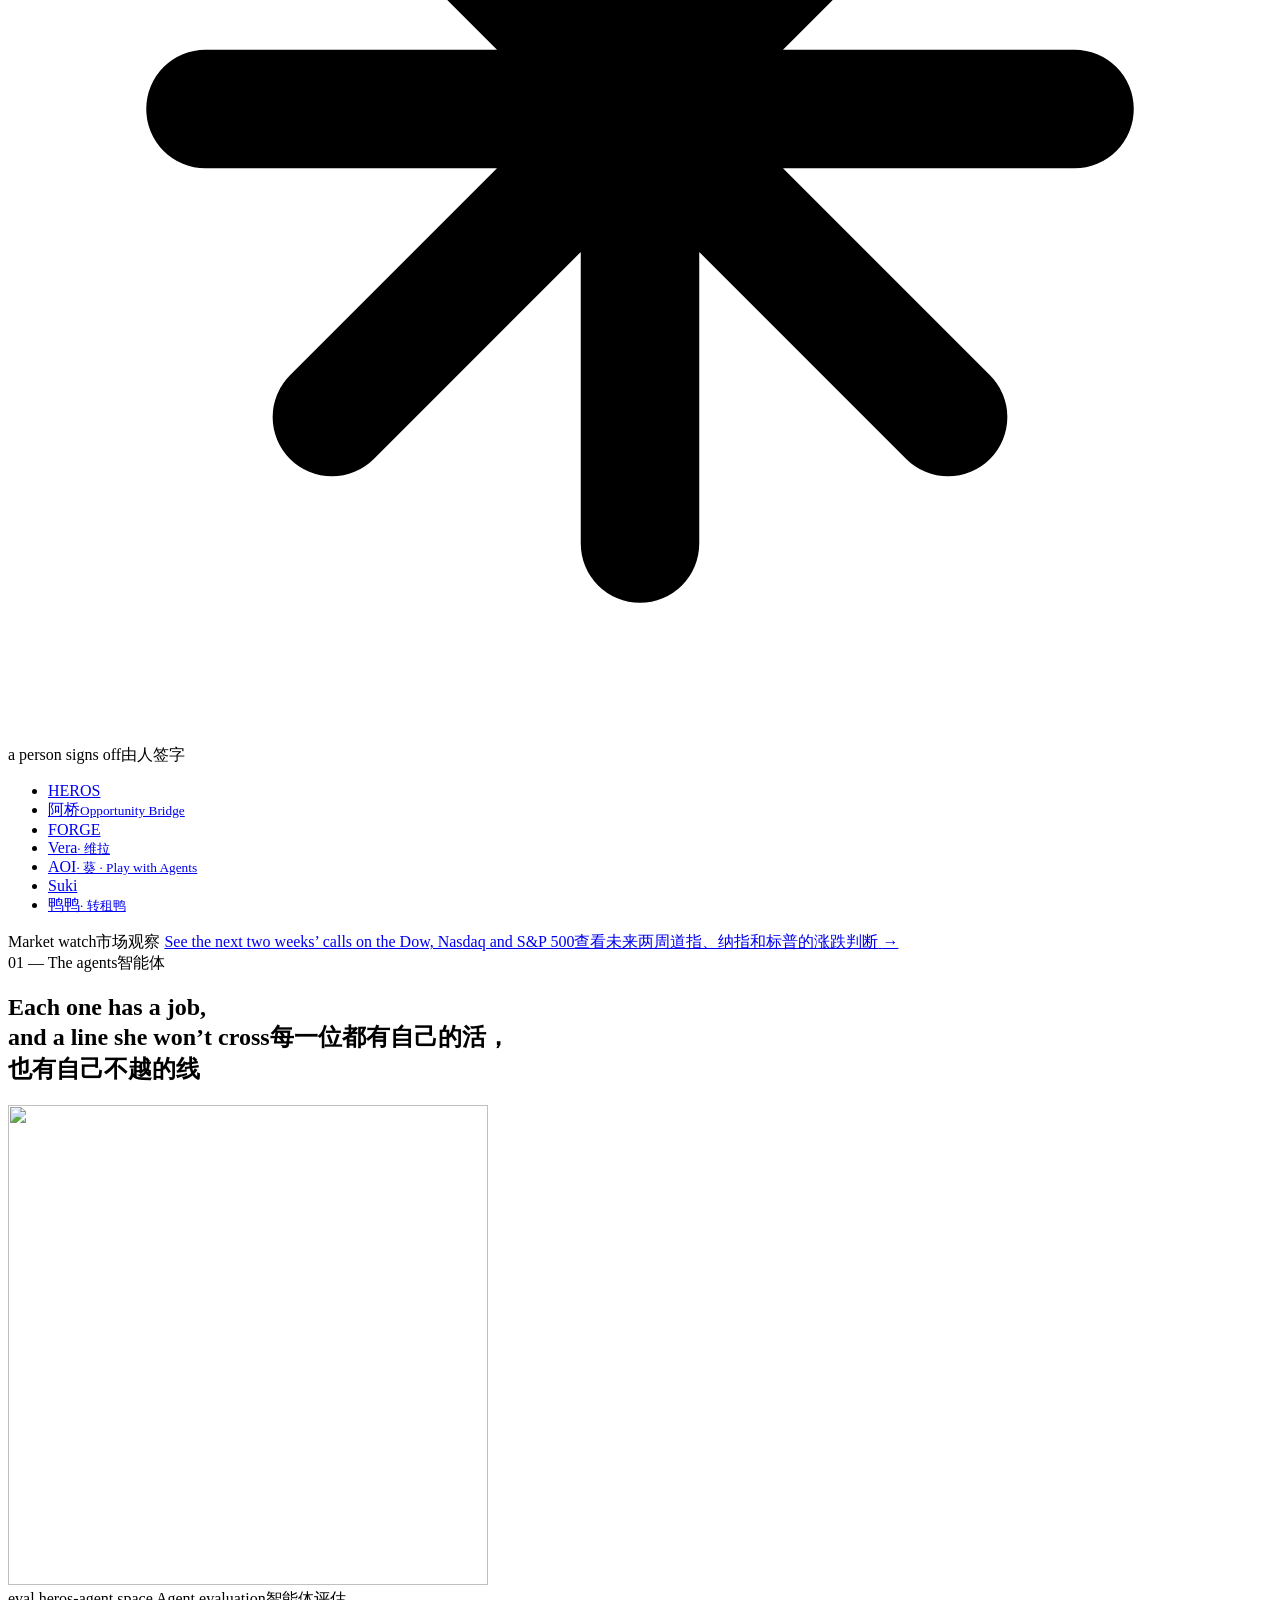
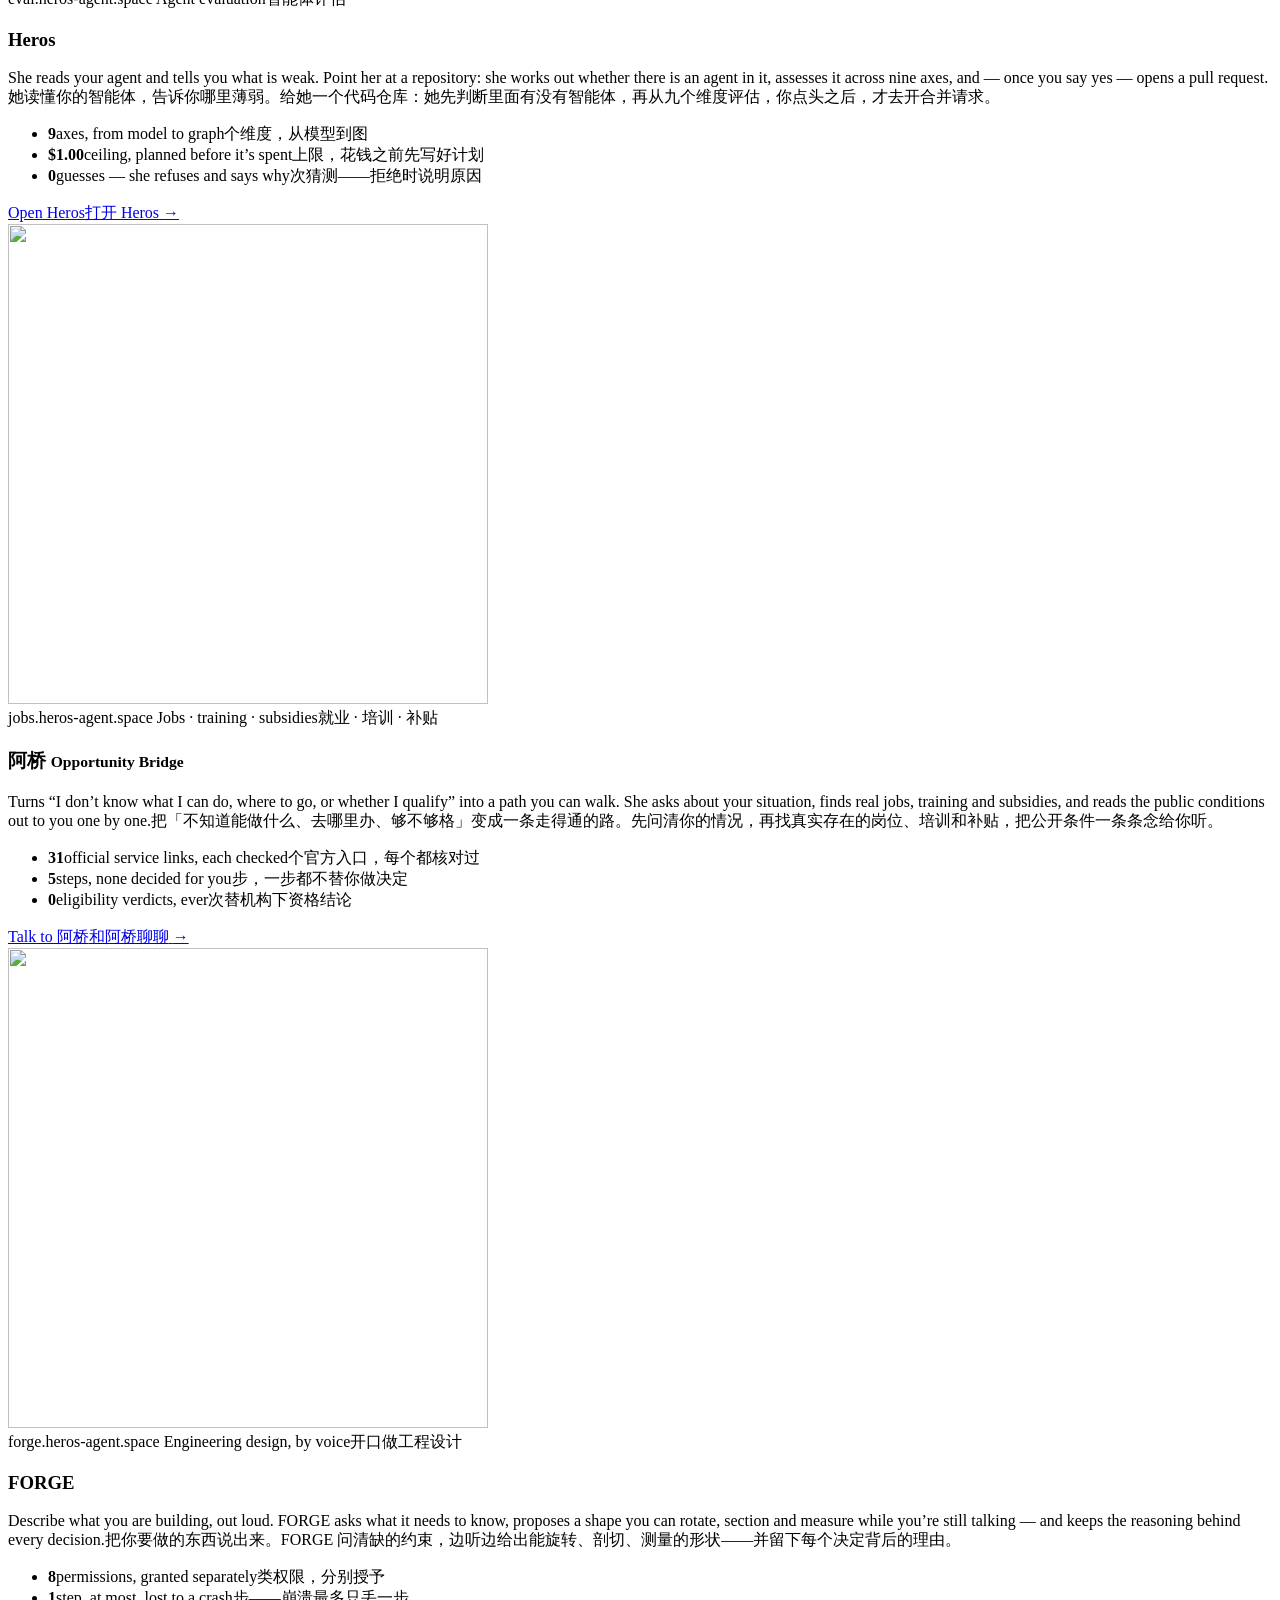
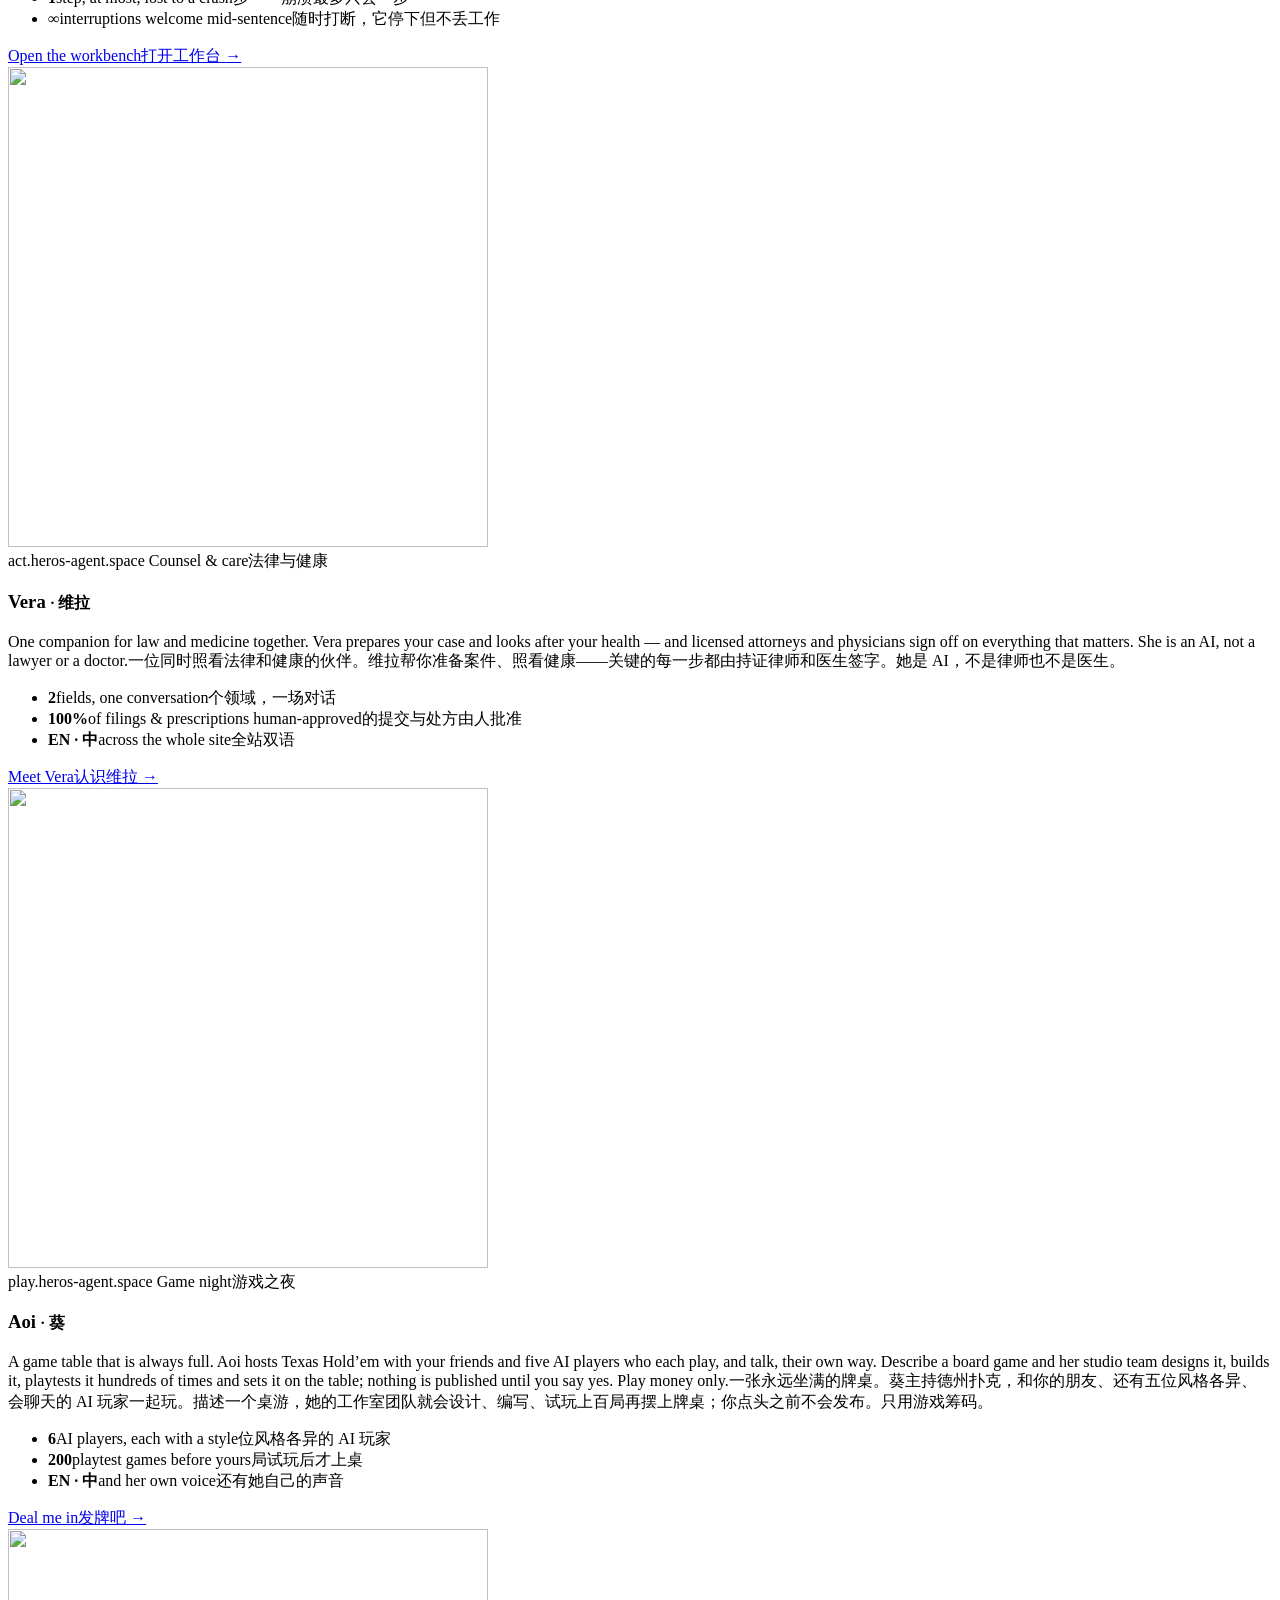
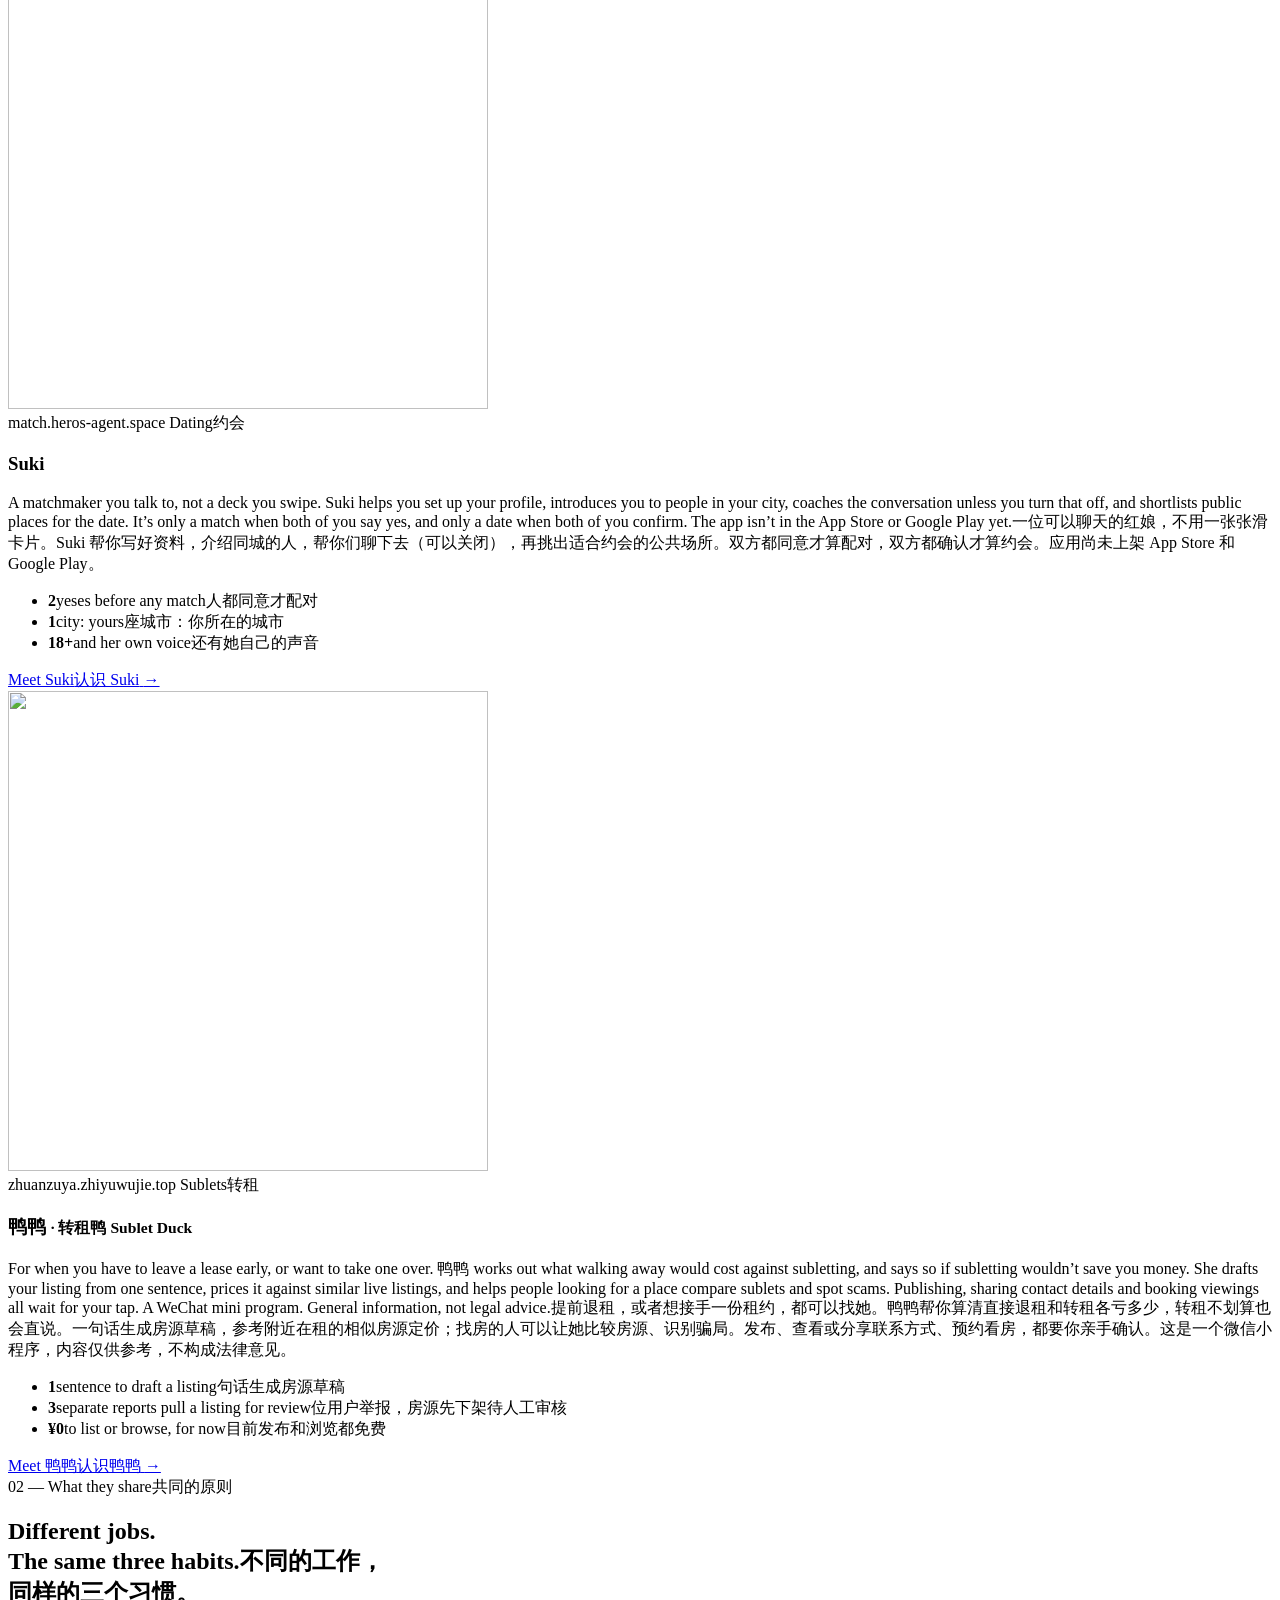
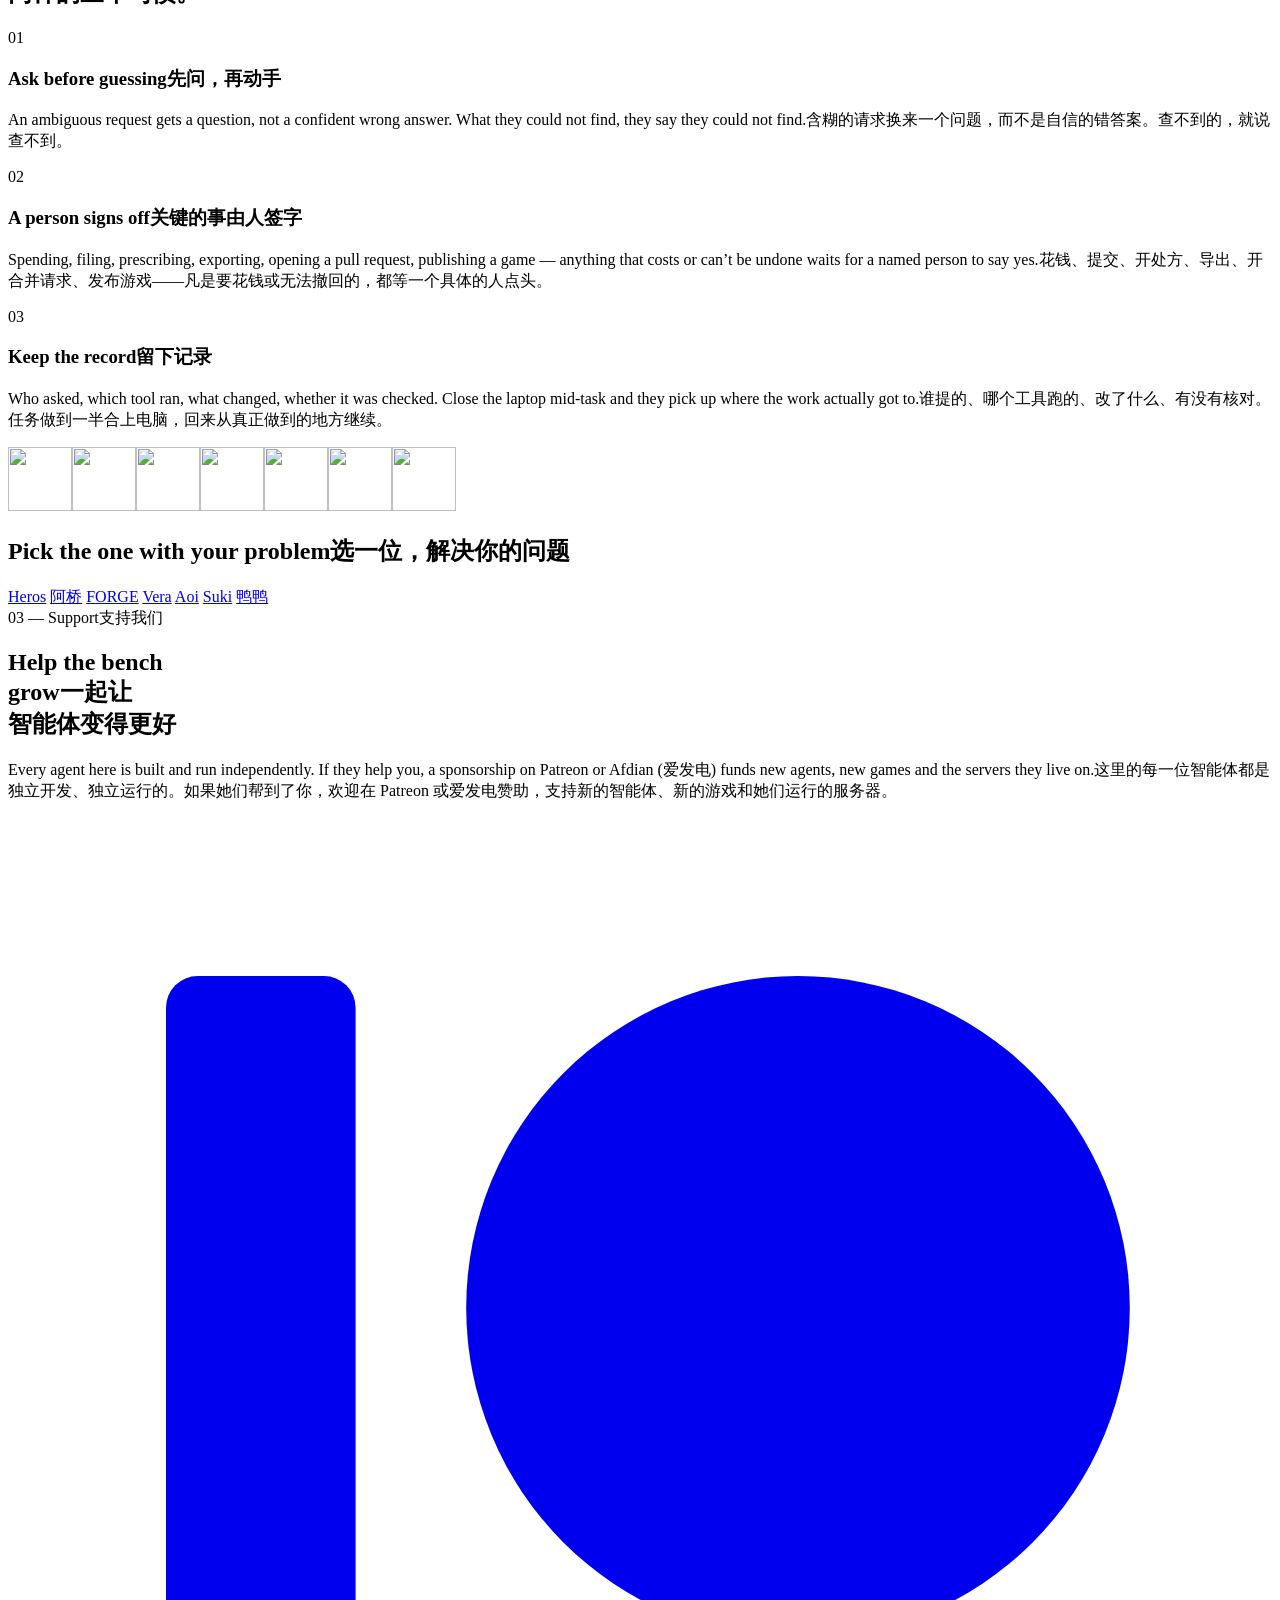
==== commit bb1a4c25: "Drop SynAgent from Suki's card, wordmark and README Co-Authored-By: Claude Opus 5.5 <noreply@anthrop" ====
--- a/site/index.html
+++ b/site/index.html
@@ -3,15 +3,27 @@
 <head>
 <meta charset="utf-8">
 <meta name="viewport" content="width=device-width, initial-scale=1">
-<title>Heros Agents</title>
-<meta name="description" content="Seven agents that do real work and say plainly what they did not: Heros evaluates AI agents, 阿桥 finds jobs and subsidies, FORGE designs parts out loud, Vera prepares cases and care with licensed professionals, Aoi hosts game night: Texas Hold’em and board games you design by describing them, Suki introduces you to people in your city and helps you plan the date, and 鸭鸭 helps you hand over a lease you have to leave early, or find one to take over.">
+<title>Heros Agents — Seven AI Agents That Do Real Work</title>
+<meta name="description" content="Seven AI agents that do real work and say plainly what they did not: agent evaluation, jobs, engineering design, legal and health, game night, dating and sublets.">
+<link rel="canonical" href="https://heros-agent.space/">
+<meta property="og:type" content="website">
+<meta property="og:site_name" content="Heros Agents">
+<meta property="og:url" content="https://heros-agent.space/">
+<meta property="og:locale" content="en_US">
+<meta property="og:locale:alternate" content="zh_CN">
 <meta property="og:title" content="Heros Agents — seven agents, one honest bench">
 <meta property="og:description" content="Heros, 阿桥, FORGE, Vera, Aoi, Suki and 鸭鸭. They ask before they guess, and a person signs off on what matters.">
-<meta property="og:image" content="https://heros-agent.space/img/og-8.jpg">
+<meta property="og:image" content="https://heros-agent.space/img/og-10.jpg">
+<meta property="og:image:type" content="image/jpeg">
 <meta property="og:image:width" content="1200">
 <meta property="og:image:height" content="630">
-<meta property="og:image:alt" content="Heros, 阿桥, FORGE, Vera, Aoi and Suki, side by side">
+<meta property="og:image:alt" content="Heros, 阿桥, FORGE, Vera, Aoi, Suki and 鸭鸭, side by side">
 <meta name="twitter:card" content="summary_large_image">
+<meta name="twitter:title" content="Heros Agents — seven agents, one honest bench">
+<meta name="twitter:description" content="Heros, 阿桥, FORGE, Vera, Aoi, Suki and 鸭鸭. They ask before they guess, and a person signs off on what matters.">
+<meta name="twitter:image" content="https://heros-agent.space/img/og-10.jpg">
+<meta name="twitter:image:alt" content="Heros, 阿桥, FORGE, Vera, Aoi, Suki and 鸭鸭, side by side">
+<script type="application/ld+json">{"@context":"https://schema.org","@graph":[{"@type":"WebSite","@id":"https://heros-agent.space/#website","url":"https://heros-agent.space/","name":"Heros Agents","description":"Seven AI agents that do real work and say plainly what they did not: agent evaluation, jobs, engineering design, legal and health, game night, dating and sublets.","inLanguage":["en","zh-CN"]},{"@type":"ItemList","name":"The agents","numberOfItems":7,"itemListElement":[{"@type":"ListItem","position":1,"name":"Heros","url":"https://eval.heros-agent.space/"},{"@type":"ListItem","position":2,"name":"阿桥 Opportunity Bridge","url":"https://jobs.heros-agent.space/"},{"@type":"ListItem","position":3,"name":"FORGE","url":"https://forge.heros-agent.space/"},{"@type":"ListItem","position":4,"name":"Vera · 维拉","url":"https://act.heros-agent.space/"},{"@type":"ListItem","position":5,"name":"Aoi · 葵","url":"https://play.heros-agent.space/"},{"@type":"ListItem","position":6,"name":"Suki","url":"https://match.heros-agent.space/"},{"@type":"ListItem","position":7,"name":"鸭鸭 · 转租鸭 Sublet Duck","url":"https://zhuanzuya.zhiyuwujie.top/"}]}]}</script>
 <meta name="theme-color" content="#0b0b0a">
 <link rel="icon" href="/img/favicon.svg" type="image/svg+xml">
 <link rel="preconnect" href="https://fonts.googleapis.com">
@@ -119,7 +131,7 @@
     <li><a href="https://forge.heros-agent.space/" class="wm wm-forge">FORGE</a></li>
     <li><a href="https://act.heros-agent.space/" class="wm wm-vera">Vera<small>· 维拉</small></a></li>
     <li><a href="https://play.heros-agent.space/" class="wm wm-aoi">AOI<small>· 葵 · Play with Agents</small></a></li>
-    <li><a href="https://match.heros-agent.space/" class="wm wm-suki">Suki<small>· SynAgent</small></a></li>
+    <li><a href="https://match.heros-agent.space/" class="wm wm-suki">Suki</a></li>
     <li><a href="https://zhuanzuya.zhiyuwujie.top/" class="wm wm-yaya">鸭鸭<small>· 转租鸭</small></a></li>
   </ul>
 </section>
@@ -231,7 +243,7 @@
         <span class="domain">match.heros-agent.space</span>
         <span class="role"><span lang="en">Dating</span><span lang="zh">约会</span></span>
       </div>
-      <h3>Suki <small>· SynAgent</small></h3>
+      <h3>Suki</h3>
       <p class="intro"><span lang="en">A matchmaker you talk to, not a deck you swipe. Suki helps you set up your profile, introduces you to people in your city, coaches the conversation unless you turn that off, and shortlists public places for the date. It’s only a match when both of you say yes, and only a date when both of you confirm. The app isn’t in the App Store or Google Play yet.</span><span lang="zh">一位可以聊天的红娘，不用一张张滑卡片。Suki 帮你写好资料，介绍同城的人，帮你们聊下去（可以关闭），再挑出适合约会的公共场所。双方都同意才算配对，双方都确认才算约会。应用尚未上架 App Store 和 Google Play。</span></p>
       <ul class="facts">
         <li><b>2</b><span lang="en">yeses before any match</span><span lang="zh">人都同意才配对</span></li>
